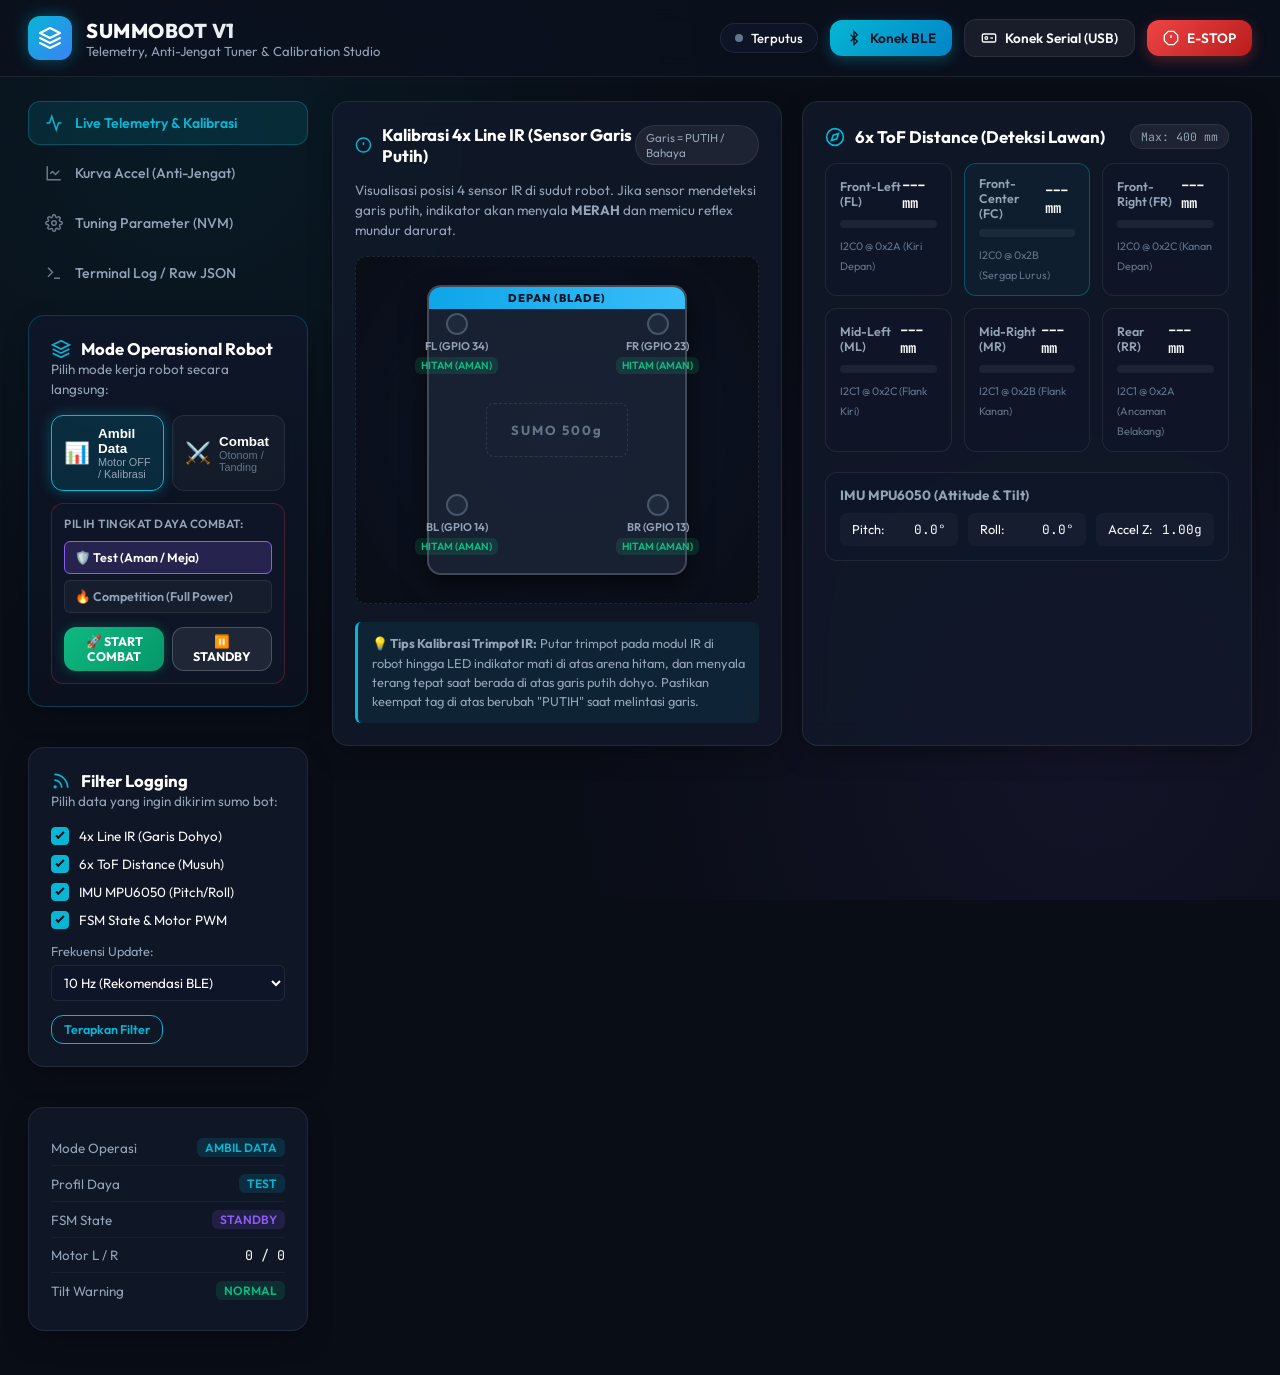
==== web/index.html @ 322fe505 "docs: tambahkan logic.md, update pinout dan firmware tuning studio" ====
<!DOCTYPE html>
<html lang="id">
<head>
  <meta charset="UTF-8">
  <meta name="viewport" content="width=device-width, initial-scale=1.0">
  <title>Summobot V1 — Tuning & Telemetry Studio</title>
  <link rel="preconnect" href="https://fonts.googleapis.com">
  <link rel="preconnect" href="https://fonts.gstatic.com" crossorigin>
  <link href="https://fonts.googleapis.com/css2?family=Outfit:wght@300;400;500;600;700;800&family=JetBrains+Mono:wght@400;500;600&display=swap" rel="stylesheet">
  <link rel="stylesheet" href="style.css">
</head>
<body>
  <!-- Top Navigation / Header -->
  <header class="app-header">
    <div class="brand-container">
      <div class="brand-logo">
        <svg viewBox="0 0 24 24" fill="none" stroke="currentColor" stroke-width="2" stroke-linecap="round" stroke-linejoin="round">
          <polygon points="12 2 2 7 12 12 22 7 12 2"></polygon>
          <polyline points="2 17 12 22 22 17"></polyline>
          <polyline points="2 12 12 17 22 12"></polyline>
        </svg>
      </div>
      <div>
        <h1 class="brand-title">SUMMOBOT V1</h1>
        <p class="brand-subtitle">Telemetry, Anti-Jengat Tuner & Calibration Studio</p>
      </div>
    </div>

    <!-- Connection & Quick Control Bar -->
    <div class="header-actions">
      <div class="connection-status-pill" id="connPill">
        <span class="status-dot"></span>
        <span class="status-label" id="connLabel">Terputus</span>
      </div>

      <button id="btnBleConnect" class="btn btn-primary">
        <svg class="btn-icon" viewBox="0 0 24 24" fill="none" stroke="currentColor" stroke-width="2">
          <path d="M7 7l10 10-5 5V2l5 5L7 17"></path>
        </svg>
        Konek BLE
      </button>

      <button id="btnSerialConnect" class="btn btn-secondary">
        <svg class="btn-icon" viewBox="0 0 24 24" fill="none" stroke="currentColor" stroke-width="2">
          <rect x="2" y="6" width="20" height="12" rx="2"></rect>
          <circle cx="8" cy="12" r="2"></circle>
          <path d="M14 12h4"></path>
        </svg>
        Konek Serial (USB)
      </button>

      <button id="btnEStop" class="btn btn-danger" title="Emergency Stop Motor">
        <svg class="btn-icon" viewBox="0 0 24 24" fill="none" stroke="currentColor" stroke-width="2">
          <polygon points="7.86 2 16.14 2 22 7.86 22 16.14 16.14 22 7.86 22 2 16.14 2 7.86 7.86 2"></polygon>
          <line x1="12" y1="8" x2="12" y2="12"></line>
          <line x1="12" y1="16" x2="12.01" y2="16"></line>
        </svg>
        E-STOP
      </button>
    </div>
  </header>

  <!-- Main Workspace -->
  <main class="main-layout">
    <!-- Sidebar Navigation -->
    <aside class="sidebar">
      <nav class="nav-tabs">
        <button class="nav-tab active" data-tab="tab-telemetry">
          <svg viewBox="0 0 24 24" fill="none" stroke="currentColor" stroke-width="2">
            <polyline points="22 12 18 12 15 21 9 3 6 12 2 12"></polyline>
          </svg>
          Live Telemetry & Kalibrasi
        </button>
        <button class="nav-tab" data-tab="tab-accel">
          <svg viewBox="0 0 24 24" fill="none" stroke="currentColor" stroke-width="2">
            <path d="M3 3v18h18"></path>
            <path d="M19 9l-5 5-4-4-3 3"></path>
          </svg>
          Kurva Accel (Anti-Jengat)
        </button>
        <button class="nav-tab" data-tab="tab-tuning">
          <svg viewBox="0 0 24 24" fill="none" stroke="currentColor" stroke-width="2">
            <circle cx="12" cy="12" r="3"></circle>
            <path d="M19.4 15a1.65 1.65 0 0 0 .33 1.82l.06.06a2 2 0 0 1 0 2.83 2 2 0 0 1-2.83 0l-.06-.06a1.65 1.65 0 0 0-1.82-.33 1.65 1.65 0 0 0-1 1.51V21a2 2 0 0 1-2 2 2 2 0 0 1-2-2v-.09A1.65 1.65 0 0 0 9 19.4a1.65 1.65 0 0 0-1.82.33l-.06.06a2 2 0 0 1-2.83 0 2 2 0 0 1 0-2.83l.06-.06a1.65 1.65 0 0 0 .33-1.82 1.65 1.65 0 0 0-1.51-1H3a2 2 0 0 1-2-2 2 2 0 0 1 2-2h.09A1.65 1.65 0 0 0 4.6 9a1.65 1.65 0 0 0-.33-1.82l-.06-.06a2 2 0 0 1 0-2.83 2 2 0 0 1 2.83 0l.06.06a1.65 1.65 0 0 0 1.82.33H9a1.65 1.65 0 0 0 1-1.51V3a2 2 0 0 1 2-2 2 2 0 0 1 2 2v.09a1.65 1.65 0 0 0 1 1.51 1.65 1.65 0 0 0 1.82-.33l.06-.06a2 2 0 0 1 2.83 0 2 2 0 0 1 0 2.83l-.06.06a1.65 1.65 0 0 0-.33 1.82V9a1.65 1.65 0 0 0 1.51 1H21a2 2 0 0 1 2 2 2 2 0 0 1-2 2h-.09a1.65 1.65 0 0 0-1.51 1z"></path>
          </svg>
          Tuning Parameter (NVM)
        </button>
        <button class="nav-tab" data-tab="tab-console">
          <svg viewBox="0 0 24 24" fill="none" stroke="currentColor" stroke-width="2">
            <polyline points="4 17 10 11 4 5"></polyline>
            <line x1="12" y1="19" x2="20" y2="19"></line>
          </svg>
          Terminal Log / Raw JSON
        </button>
      </nav>

      <!-- Robot Operating Mode Selector Card -->
      <div class="glass-card mode-selector-card">
        <h3 class="card-title">
          <svg viewBox="0 0 24 24" fill="none" stroke="currentColor" stroke-width="2">
            <polygon points="12 2 2 7 12 12 22 7 12 2"></polygon>
            <polyline points="2 17 12 22 22 17"></polyline>
            <polyline points="2 12 12 17 22 12"></polyline>
          </svg>
          Mode Operasional Robot
        </h3>
        <p class="card-desc">Pilih mode kerja robot secara langsung:</p>

        <!-- Primary Mode: Ambil Data vs Combat -->
        <div class="op-mode-group">
          <button id="btnOpData" class="btn-op active">
            <span class="op-icon">📊</span>
            <div class="op-text">
              <span class="op-title">Ambil Data</span>
              <span class="op-sub">Motor OFF / Kalibrasi</span>
            </div>
          </button>
          
          <button id="btnOpCombat" class="btn-op">
            <span class="op-icon">⚔️</span>
            <div class="op-text">
              <span class="op-title">Combat</span>
              <span class="op-sub">Otonom / Tanding</span>
            </div>
          </button>
        </div>

        <!-- Combat Sub-Selector (Tampil saat Mode Combat aktif) -->
        <div id="combatSubOptions" class="combat-sub-box">
          <span class="sub-heading">Pilih Tingkat Daya Combat:</span>
          <div class="combat-level-group">
            <button id="btnCombatTest" class="btn-level active" data-level="TEST">
              🛡️ Test (Aman / Meja)
            </button>
            <button id="btnCombatComp" class="btn-level" data-level="COMPETITION">
              🔥 Competition (Full Power)
            </button>
          </div>

          <!-- Quick Action Buttons for Combat -->
          <div class="combat-action-bar">
            <button id="btnQuickStart" class="btn btn-sm btn-combat-start">
              🚀 START COMBAT
            </button>
            <button id="btnQuickStop" class="btn btn-sm btn-combat-stop">
              ⏸️ STANDBY
            </button>
          </div>
        </div>
      </div>

      <!-- Stream Selector Card -->
      <div class="glass-card stream-selector">
        <h3 class="card-title">
          <svg viewBox="0 0 24 24" fill="none" stroke="currentColor" stroke-width="2"><path d="M4 11a9 9 0 0 1 9 9"></path><path d="M4 4a16 16 0 0 1 16 16"></path><circle cx="5" cy="19" r="1"></circle></svg>
          Filter Logging
        </h3>
        <p class="card-desc">Pilih data yang ingin dikirim sumo bot:</p>
        
        <label class="custom-checkbox">
          <input type="checkbox" id="chkStreamIR" checked>
          <span class="checkmark"></span>
          <span>4x Line IR (Garis Dohyo)</span>
        </label>
        
        <label class="custom-checkbox">
          <input type="checkbox" id="chkStreamToF" checked>
          <span class="checkmark"></span>
          <span>6x ToF Distance (Musuh)</span>
        </label>
        
        <label class="custom-checkbox">
          <input type="checkbox" id="chkStreamIMU" checked>
          <span class="checkmark"></span>
          <span>IMU MPU6050 (Pitch/Roll)</span>
        </label>

        <label class="custom-checkbox">
          <input type="checkbox" id="chkStreamState" checked>
          <span class="checkmark"></span>
          <span>FSM State & Motor PWM</span>
        </label>

        <div class="stream-rate-container">
          <label for="streamHz">Frekuensi Update:</label>
          <div class="hz-selector">
            <select id="streamHz">
              <option value="5">5 Hz (Hemat Bandwidth)</option>
              <option value="10" selected>10 Hz (Rekomendasi BLE)</option>
              <option value="20">20 Hz (Sangat Halus)</option>
            </select>
          </div>
        </div>

        <button id="btnApplyStream" class="btn btn-sm btn-outline-cyan">
          Terapkan Filter
        </button>
      </div>

      <!-- System Stats Card -->
      <div class="glass-card sys-stats">
        <div class="stat-row">
          <span class="stat-name">Mode Operasi</span>
          <span class="stat-badge" id="statOpMode">AMBIL DATA</span>
        </div>
        <div class="stat-row">
          <span class="stat-name">Profil Daya</span>
          <span class="stat-badge" id="statMode">TEST</span>
        </div>
        <div class="stat-row">
          <span class="stat-name">FSM State</span>
          <span class="stat-badge stat-fsm" id="statFsm">STANDBY</span>
        </div>
        <div class="stat-row">
          <span class="stat-name">Motor L / R</span>
          <span class="stat-val font-mono" id="statMotor">0 / 0</span>
        </div>
        <div class="stat-row">
          <span class="stat-name">Tilt Warning</span>
          <span class="stat-badge stat-green" id="statTilt">NORMAL</span>
        </div>
      </div>
    </aside>

    <!-- Main Content Panels -->
    <section class="content-panels">
      <!-- PANEL 1: LIVE TELEMETRY & KALIBRASI -->
      <div class="tab-panel active" id="tab-telemetry">
        <div class="panel-grid-2">
          
          <!-- 4x IR LINE CALIBRATION & SENSORS -->
          <div class="glass-card">
            <div class="card-header">
              <h2 class="card-heading">
                <svg viewBox="0 0 24 24" fill="none" stroke="currentColor" stroke-width="2"><circle cx="12" cy="12" r="10"></circle><line x1="12" y1="8" x2="12" y2="12"></line><line x1="12" y1="16" x2="12.01" y2="16"></line></svg>
                Kalibrasi 4x Line IR (Sensor Garis Putih)
              </h2>
              <span class="badge-tag">Garis = PUTIH / Bahaya</span>
            </div>
            <p class="card-desc">
              Visualisasi posisi 4 sensor IR di sudut robot. Jika sensor mendeteksi garis putih, indikator akan menyala <strong>MERAH</strong> dan memicu reflex mundur darurat.
            </p>

            <div class="robot-ir-dohyo-visual">
              <div class="robot-outline">
                <div class="robot-front-marker">DEPAN (BLADE)</div>
                
                <!-- Sensor Depan -->
                <div class="ir-node-container node-fl">
                  <div class="ir-bulb" id="bulb-FL"></div>
                  <span class="ir-name">FL (GPIO 34)</span>
                  <span class="ir-state-tag" id="tag-FL">HITAM (AMAN)</span>
                </div>

                <div class="ir-node-container node-fr">
                  <div class="ir-bulb" id="bulb-FR"></div>
                  <span class="ir-name">FR (GPIO 23)</span>
                  <span class="ir-state-tag" id="tag-FR">HITAM (AMAN)</span>
                </div>

                <div class="robot-body-center">
                  <span>SUMO 500g</span>
                </div>

                <!-- Sensor Belakang -->
                <div class="ir-node-container node-bl">
                  <div class="ir-bulb" id="bulb-BL"></div>
                  <span class="ir-name">BL (GPIO 14)</span>
                  <span class="ir-state-tag" id="tag-BL">HITAM (AMAN)</span>
                </div>

                <div class="ir-node-container node-br">
                  <div class="ir-bulb" id="bulb-BR"></div>
                  <span class="ir-name">BR (GPIO 13)</span>
                  <span class="ir-state-tag" id="tag-BR">HITAM (AMAN)</span>
                </div>
              </div>
            </div>

            <!-- Petunjuk Kalibrasi IR -->
            <div class="calibration-tip">
              <strong>💡 Tips Kalibrasi Trimpot IR:</strong>
              Putar trimpot pada modul IR di robot hingga LED indikator mati di atas arena hitam, dan menyala terang tepat saat berada di atas garis putih dohyo. Pastikan keempat tag di atas berubah "PUTIH" saat melintasi garis.
            </div>
          </div>

          <!-- 6x TOF DISTANCE RADAR & BARS -->
          <div class="glass-card">
            <div class="card-header">
              <h2 class="card-heading">
                <svg viewBox="0 0 24 24" fill="none" stroke="currentColor" stroke-width="2"><circle cx="12" cy="12" r="10"></circle><path d="M16.2 7.8l-2 6.4-6.4 2 2-6.4z"></path></svg>
                6x ToF Distance (Deteksi Lawan)
              </h2>
              <span class="badge-tag font-mono">Max: 400 mm</span>
            </div>
            
            <div class="tof-meters-grid">
              <!-- FL ToF -->
              <div class="tof-meter-card">
                <div class="tof-meta">
                  <span class="tof-title">Front-Left (FL)</span>
                  <span class="tof-val font-mono" id="tofValFL">--- mm</span>
                </div>
                <div class="tof-bar-track">
                  <div class="tof-bar-fill" id="tofBarFL" style="width: 0%;"></div>
                </div>
                <span class="tof-sub">I2C0 @ 0x2A (Kiri Depan)</span>
              </div>

              <!-- FC ToF -->
              <div class="tof-meter-card tof-primary">
                <div class="tof-meta">
                  <span class="tof-title">Front-Center (FC)</span>
                  <span class="tof-val font-mono" id="tofValFC">--- mm</span>
                </div>
                <div class="tof-bar-track">
                  <div class="tof-bar-fill fill-target" id="tofBarFC" style="width: 0%;"></div>
                </div>
                <span class="tof-sub">I2C0 @ 0x2B (Sergap Lurus)</span>
              </div>

              <!-- FR ToF -->
              <div class="tof-meter-card">
                <div class="tof-meta">
                  <span class="tof-title">Front-Right (FR)</span>
                  <span class="tof-val font-mono" id="tofValFR">--- mm</span>
                </div>
                <div class="tof-bar-track">
                  <div class="tof-bar-fill" id="tofBarFR" style="width: 0%;"></div>
                </div>
                <span class="tof-sub">I2C0 @ 0x2C (Kanan Depan)</span>
              </div>

              <!-- ML ToF -->
              <div class="tof-meter-card">
                <div class="tof-meta">
                  <span class="tof-title">Mid-Left (ML)</span>
                  <span class="tof-val font-mono" id="tofValML">--- mm</span>
                </div>
                <div class="tof-bar-track">
                  <div class="tof-bar-fill fill-side" id="tofBarML" style="width: 0%;"></div>
                </div>
                <span class="tof-sub">I2C1 @ 0x2C (Flank Kiri)</span>
              </div>

              <!-- MR ToF -->
              <div class="tof-meter-card">
                <div class="tof-meta">
                  <span class="tof-title">Mid-Right (MR)</span>
                  <span class="tof-val font-mono" id="tofValMR">--- mm</span>
                </div>
                <div class="tof-bar-track">
                  <div class="tof-bar-fill fill-side" id="tofBarMR" style="width: 0%;"></div>
                </div>
                <span class="tof-sub">I2C1 @ 0x2B (Flank Kanan)</span>
              </div>

              <!-- RR ToF -->
              <div class="tof-meter-card tof-rear">
                <div class="tof-meta">
                  <span class="tof-title">Rear (RR)</span>
                  <span class="tof-val font-mono" id="tofValRR">--- mm</span>
                </div>
                <div class="tof-bar-track">
                  <div class="tof-bar-fill fill-rear" id="tofBarRR" style="width: 0%;"></div>
                </div>
                <span class="tof-sub">I2C1 @ 0x2A (Ancaman Belakang)</span>
              </div>
            </div>

            <!-- IMU Attitude Gauge -->
            <div class="imu-card-inline">
              <h3 class="sub-title">IMU MPU6050 (Attitude & Tilt)</h3>
              <div class="imu-grid">
                <div class="imu-cell">
                  <span class="lbl">Pitch:</span>
                  <span class="val font-mono" id="imuPitch">0.0°</span>
                </div>
                <div class="imu-cell">
                  <span class="lbl">Roll:</span>
                  <span class="val font-mono" id="imuRoll">0.0°</span>
                </div>
                <div class="imu-cell">
                  <span class="lbl">Accel Z:</span>
                  <span class="val font-mono" id="imuAz">1.00g</span>
                </div>
              </div>
            </div>

          </div>
        </div>
      </div>

      <!-- PANEL 2: KURVA ACCEL (ANTI-JENGAT) -->
      <div class="tab-panel" id="tab-accel">
        <div class="panel-grid-2">
          
          <!-- Curve Tuner Card -->
          <div class="glass-card">
            <div class="card-header">
              <h2 class="card-heading">
                <svg viewBox="0 0 24 24" fill="none" stroke="currentColor" stroke-width="2"><path d="M12 2v20M17 5H9.5a3.5 3.5 0 0 0 0 7h5a3.5 3.5 0 0 1 0 7H6"></path></svg>
                Anti-Jengat (Slew-Rate Ramp Tuner)
              </h2>
              <span class="badge-tag tag-cyan">Hardware Ramp 200 Hz</span>
            </div>
            
            <p class="card-desc">
              Ketika motor DC berdaya tinggi langsung diberi PWM 255 dari keadaan diam (0), robot 500g yang ringan akan langsung <strong>terangkat/jengat (wheelie)</strong>, blade terangkat ke atas, dan lawan gampang menyusup ke bawah blade!
              <br><br>
              Pengatur <strong>accelRate</strong> membatasi lonjakan PWM per tick 5ms sehingga robot meluncur kencang secara mantap tanpa jengat.
            </p>

            <div class="control-box">
              <div class="slider-row">
                <div class="slider-labels">
                  <span class="s-label">Laju Akselerasi (accelRate)</span>
                  <span class="s-val font-mono" id="valAccelRate">18 PWM / 5ms</span>
                </div>
                <input type="range" id="sliderAccelRate" min="2" max="100" value="18" step="1">
                <div class="slider-hints">
                  <span>Sangat Lembut (Smooth Launch)</span>
                  <span>Agresif & Spontan</span>
                </div>
              </div>

              <!-- Time to Full Speed Calculator -->
              <div class="calc-box">
                <div class="calc-item">
                  <span class="calc-label">Waktu Tempuh 0 ➔ 255 PWM:</span>
                  <span class="calc-val font-mono text-cyan" id="calcRampTime">~71 ms</span>
                </div>
                <div class="calc-item">
                  <span class="calc-label">Karakter Robot:</span>
                  <span class="calc-val" id="calcCharacter">Anti-Jengat Optimal (Roda depan menempel erat)</span>
                </div>
              </div>

              <!-- Quick Presets -->
              <div class="preset-buttons">
                <span class="preset-lbl">Preset Cepat:</span>
                <button class="btn btn-sm btn-chip" data-accel="10">Super Smooth (10)</button>
                <button class="btn btn-sm btn-chip" data-accel="18">Standar Test (18)</button>
                <button class="btn btn-sm btn-chip" data-accel="30">Kompetisi Lomba (30)</button>
                <button class="btn btn-sm btn-chip" data-accel="50">Punchy (50)</button>
                <button class="btn btn-sm btn-chip" data-accel="255">Instan / No Ramp (255)</button>
              </div>

              <!-- Emergency Reflex Note -->
              <div class="info-alert">
                <svg viewBox="0 0 24 24" fill="none" stroke="currentColor" stroke-width="2"><circle cx="12" cy="12" r="10"></circle><line x1="12" y1="16" x2="12" y2="12"></line><line x1="12" y1="8" x2="12.01" y2="8"></line></svg>
                <span><strong>Catatan Reflex Garis:</strong> Ketika sensor garis putih mendeteksi tepi dohyo, sistem otomatis meng-override ramp menjadi <em>INSTANT REVERSE</em> (0ms delay) demi keselamatan agar robot tidak bablas jatuh keluar arena.</span>
              </div>

              <div class="action-row">
                <button id="btnSaveAccelNVM" class="btn btn-primary">
                  💾 Simpan accelRate ke NVM Robot
                </button>
              </div>
            </div>
          </div>

          <!-- Curve Canvas Visualization -->
          <div class="glass-card">
            <div class="card-header">
              <h2 class="card-heading">
                <svg viewBox="0 0 24 24" fill="none" stroke="currentColor" stroke-width="2"><path d="M3 3v18h18"></path><path d="M19 9l-5 5-4-4-3 3"></path></svg>
                Visualisasi Kurva Respons Motor
              </h2>
              <button id="btnSimulateLaunch" class="btn btn-sm btn-outline-cyan">
                Simulasi Launch (0 ➔ 255)
              </button>
            </div>
            
            <div class="canvas-wrapper">
              <canvas id="curveCanvas" width="600" height="340"></canvas>
            </div>

            <div class="legend-row">
              <div class="legend-item">
                <span class="legend-color color-cyan"></span>
                <span>Kurva Anti-Jengat (Ramped)</span>
              </div>
              <div class="legend-item">
                <span class="legend-color color-red-dash"></span>
                <span>Tanpa Ramp (Jengat / Wheelie)</span>
              </div>
            </div>
          </div>

        </div>
      </div>

      <!-- PANEL 3: TUNING PARAMETER (NVM) -->
      <div class="tab-panel" id="tab-tuning">
        <div class="glass-card">
          <div class="card-header">
            <div>
              <h2 class="card-heading">
                <svg viewBox="0 0 24 24" fill="none" stroke="currentColor" stroke-width="2"><path d="M12 20h9"></path><path d="M16.5 3.5a2.121 2.121 0 0 1 3 3L7 19l-4 1 1-4L16.5 3.5z"></path></svg>
                Tuning Kecepatan Robot & Profil Mode
              </h2>
              <p class="card-desc">Ubah kecepatan motor di setiap manuver dan simpan permanen ke Non-Volatile Memory (NVM) ESP32.</p>
            </div>

            <!-- Profile Mode Switcher -->
            <div class="mode-toggle-group">
              <button class="btn-mode active" id="btnModeTest" data-mode="TEST">Mode TEST (Aman/Meja)</button>
              <button class="btn-mode" id="btnModeComp" data-mode="COMPETITION">Mode COMPETITION (Full Power)</button>
            </div>
          </div>

          <div class="tuning-grid">
            
            <!-- Group 1: Serang & Kejar -->
            <div class="param-group">
              <h3 class="group-title">🎯 Manuver Serang & Kejar (FSM ENGAGE)</h3>
              
              <div class="param-item">
                <div class="p-header">
                  <label for="tuneAttackFull">Attack Full (Maju Lurus Sergap)</label>
                  <input type="number" id="tuneAttackFull" class="num-input font-mono" min="0" max="255" value="55">
                </div>
                <input type="range" id="rngAttackFull" min="0" max="255" value="55">
                <span class="p-sub">PWM saat musuh tepat di sensor tengah (FC)</span>
              </div>

              <div class="param-item">
                <div class="p-header">
                  <label for="tuneAttackOuter">Attack Outer (Roda Luar Serong)</label>
                  <input type="number" id="tuneAttackOuter" class="num-input font-mono" min="0" max="255" value="50">
                </div>
                <input type="range" id="rngAttackOuter" min="0" max="255" value="50">
                <span class="p-sub">Kecepatan roda luar saat membelok mengejar</span>
              </div>

              <div class="param-item">
                <div class="p-header">
                  <label for="tuneAttackInner">Attack Inner (Roda Dalam Serong)</label>
                  <input type="number" id="tuneAttackInner" class="num-input font-mono" min="0" max="255" value="45">
                </div>
                <input type="range" id="rngAttackInner" min="0" max="255" value="45">
                <span class="p-sub">Kecepatan roda dalam agar belokan mulus</span>
              </div>

              <div class="param-item">
                <div class="p-header">
                  <label for="tuneTurnInPlace">Turn In Place (Putar Cepat)</label>
                  <input type="number" id="tuneTurnInPlace" class="num-input font-mono" min="0" max="255" value="90">
                </div>
                <input type="range" id="rngTurnInPlace" min="0" max="255" value="90">
                <span class="p-sub">Putar di tempat saat lawan di sudut FL/FR/ML/MR</span>
              </div>

              <div class="param-item">
                <div class="p-header">
                  <label for="tuneSearchSpin">Search Spin (Patroli Arena)</label>
                  <input type="number" id="tuneSearchSpin" class="num-input font-mono" min="0" max="255" value="45">
                </div>
                <input type="range" id="rngSearchSpin" min="0" max="255" value="45">
                <span class="p-sub">Kecepatan putar saat menyapu arena mencari lawan</span>
              </div>
            </div>

            <!-- Group 2: Reflex Garis & Manuver Khusus -->
            <div class="param-group">
              <h3 class="group-title">🛡️ Reflex Garis & Manuver Khusus</h3>

              <div class="param-item">
                <div class="p-header">
                  <label for="tuneEdgeBackup">Edge Backup (Mundur Reflex Garis)</label>
                  <input type="number" id="tuneEdgeBackup" class="num-input font-mono" min="0" max="255" value="80">
                </div>
                <input type="range" id="rngEdgeBackup" min="0" max="255" value="80">
                <span class="p-sub">Daya mundur kilat saat menginjak garis putih</span>
              </div>

              <div class="param-item">
                <div class="p-header">
                  <label for="tuneEdgeEvade">Edge Evade (Putar Jauhi Garis)</label>
                  <input type="number" id="tuneEdgeEvade" class="num-input font-mono" min="0" max="255" value="70">
                </div>
                <input type="range" id="rngEdgeEvade" min="0" max="255" value="70">
                <span class="p-sub">Putar arah menjauhi tepi dohyo setelah mundur</span>
              </div>

              <div class="param-item">
                <div class="p-header">
                  <label for="tuneDodgeOuter">Dodge Outer (Manuver Start Mengelak)</label>
                  <input type="number" id="tuneDodgeOuter" class="num-input font-mono" min="0" max="255" value="60">
                </div>
                <input type="range" id="rngDodgeOuter" min="0" max="255" value="60">
                <span class="p-sub">Roda luar saat taktik flank/mengelak di awal</span>
              </div>

              <div class="param-item">
                <div class="p-header">
                  <label for="tuneTiltEscape">Tilt Escape (Lepas dari Terangkat)</label>
                  <input type="number" id="tuneTiltEscape" class="num-input font-mono" min="0" max="255" value="90">
                </div>
                <input type="range" id="rngTiltEscape" min="0" max="255" value="90">
                <span class="p-sub">Mundur bertenaga saat blade terangkat blade lawan</span>
              </div>

              <div class="param-item">
                <div class="p-header">
                  <label for="tuneRearThreat">Rear Threat (Ancaman Bokong RR)</label>
                  <input type="number" id="tuneRearThreat" class="num-input font-mono" min="0" max="255" value="70">
                </div>
                <input type="range" id="rngRearThreat" min="0" max="255" value="70">
                <span class="p-sub">Maju sergap mendadak saat diserang dari belakang</span>
              </div>
            </div>

          </div>

          <!-- Action Footer -->
          <div class="tuning-footer">
            <button id="btnLoadNVM" class="btn btn-secondary">
              🔄 Baca Ulang dari Robot
            </button>
            <button id="btnSaveAllNVM" class="btn btn-primary">
              💾 Simpan Profil ke NVM Robot
            </button>
          </div>
        </div>
      </div>

      <!-- PANEL 4: RAW LOGS & TERMINAL -->
      <div class="tab-panel" id="tab-console">
        <div class="glass-card">
          <div class="card-header">
            <h2 class="card-heading">
              <svg viewBox="0 0 24 24" fill="none" stroke="currentColor" stroke-width="2"><polyline points="4 17 10 11 4 5"></polyline><line x1="12" y1="19" x2="20" y2="19"></line></svg>
              Raw Telemetry & CLI Stream
            </h2>
            <button id="btnClearLog" class="btn btn-sm btn-outline-cyan">Clear Terminal</button>
          </div>
          
          <div class="terminal-window font-mono" id="terminalOutput">
            <div class="term-line term-info">[SYSTEM] Selamat datang di Summobot V1 Tuning & Logging Studio.</div>
            <div class="term-line term-info">[SYSTEM] Hubungkan robot via BLE atau kabel USB Serial untuk memulai.</div>
          </div>

          <div class="terminal-input-bar">
            <input type="text" id="termCmdInput" class="term-input font-mono" placeholder="Ketik perintah JSON atau CLI (misal: help, dump, {\"cmd\":\"ping\"})...">
            <button id="btnSendCmd" class="btn btn-primary">Kirim</button>
          </div>
        </div>
      </div>

    </section>
  </main>

  <script src="app.js"></script>
</body>
</html>
---- web/style.css ----
/* ==========================================================================
   Summobot V1 — Tuning & Telemetry Studio Design System (Vanilla CSS)
   ========================================================================== */

:root {
  --bg-dark: #090d16;
  --bg-surface: #0f172a;
  --bg-card: rgba(18, 26, 43, 0.75);
  --bg-card-hover: rgba(24, 35, 58, 0.85);
  
  --border-glass: rgba(255, 255, 255, 0.08);
  --border-active: rgba(6, 182, 212, 0.5);
  --border-focus: #06b6d4;

  --accent-cyan: #06b6d4;
  --accent-cyan-glow: rgba(6, 182, 212, 0.35);
  --accent-violet: #8b5cf6;
  --accent-emerald: #10b981;
  --accent-amber: #f59e0b;
  --accent-red: #ef4444;
  --accent-red-glow: rgba(239, 68, 68, 0.45);

  --text-primary: #f8fafc;
  --text-secondary: #94a3b8;
  --text-muted: #64748b;

  --font-sans: 'Outfit', -apple-system, BlinkMacSystemFont, sans-serif;
  --font-mono: 'JetBrains Mono', monospace;

  --radius-sm: 6px;
  --radius-md: 12px;
  --radius-lg: 16px;
  --radius-full: 9999px;

  --shadow-card: 0 10px 30px -10px rgba(0, 0, 0, 0.5);
  --shadow-glow: 0 0 20px var(--accent-cyan-glow);
}

*, *::before, *::after {
  box-sizing: border-box;
  margin: 0;
  padding: 0;
}

body {
  font-family: var(--font-sans);
  background-color: var(--bg-dark);
  background-image: 
    radial-gradient(circle at 15% 15%, rgba(6, 182, 212, 0.08) 0%, transparent 40%),
    radial-gradient(circle at 85% 85%, rgba(139, 92, 246, 0.08) 0%, transparent 40%);
  background-attachment: fixed;
  color: var(--text-primary);
  min-height: 100vh;
  display: flex;
  flex-direction: column;
  overflow-x: hidden;
}

/* Typography Helpers */
.font-mono {
  font-family: var(--font-mono);
}
.text-cyan {
  color: var(--accent-cyan);
}

/* ==========================================================================
   Header & Actions
   ========================================================================== */
.app-header {
  display: flex;
  justify-content: space-between;
  align-items: center;
  padding: 16px 28px;
  background: rgba(11, 17, 30, 0.85);
  backdrop-filter: blur(12px);
  border-bottom: 1px solid var(--border-glass);
  position: sticky;
  top: 0;
  z-index: 100;
}

.brand-container {
  display: flex;
  align-items: center;
  gap: 14px;
}

.brand-logo {
  width: 44px;
  height: 44px;
  border-radius: var(--radius-md);
  background: linear-gradient(135deg, #06b6d4 0%, #3b82f6 100%);
  display: flex;
  align-items: center;
  justify-content: center;
  color: #fff;
  box-shadow: 0 0 16px rgba(6, 182, 212, 0.4);
}
.brand-logo svg {
  width: 24px;
  height: 24px;
}

.brand-title {
  font-size: 1.25rem;
  font-weight: 800;
  letter-spacing: 0.5px;
  background: linear-gradient(90deg, #ffffff 0%, #cbd5e1 100%);
  -webkit-background-clip: text;
  -webkit-text-fill-color: transparent;
}

.brand-subtitle {
  font-size: 0.82rem;
  color: var(--text-secondary);
}

.header-actions {
  display: flex;
  align-items: center;
  gap: 12px;
}

/* Status Pill */
.connection-status-pill {
  display: flex;
  align-items: center;
  gap: 8px;
  padding: 6px 14px;
  border-radius: var(--radius-full);
  background: rgba(15, 23, 42, 0.8);
  border: 1px solid var(--border-glass);
  font-size: 0.82rem;
  font-weight: 500;
}

.status-dot {
  width: 8px;
  height: 8px;
  border-radius: 50%;
  background: var(--text-muted);
  transition: all 0.3s ease;
}

.connection-status-pill.connected {
  border-color: rgba(16, 185, 129, 0.4);
}
.connection-status-pill.connected .status-dot {
  background: var(--accent-emerald);
  box-shadow: 0 0 8px var(--accent-emerald);
}

/* Buttons */
.btn {
  display: inline-flex;
  align-items: center;
  gap: 8px;
  font-family: var(--font-sans);
  font-size: 0.85rem;
  font-weight: 600;
  padding: 9px 16px;
  border-radius: var(--radius-md);
  border: none;
  cursor: pointer;
  transition: all 0.2s cubic-bezier(0.16, 1, 0.3, 1);
}
.btn-icon {
  width: 16px;
  height: 16px;
}

.btn-primary {
  background: linear-gradient(135deg, var(--accent-cyan) 0%, #0284c7 100%);
  color: #031321;
  box-shadow: 0 4px 14px rgba(6, 182, 212, 0.3);
}
.btn-primary:hover {
  transform: translateY(-1px);
  box-shadow: 0 6px 20px rgba(6, 182, 212, 0.45);
}

.btn-secondary {
  background: rgba(255, 255, 255, 0.06);
  color: var(--text-primary);
  border: 1px solid var(--border-glass);
}
.btn-secondary:hover {
  background: rgba(255, 255, 255, 0.12);
  border-color: rgba(255, 255, 255, 0.2);
}

.btn-danger {
  background: linear-gradient(135deg, #ef4444 0%, #b91c1c 100%);
  color: #ffffff;
  box-shadow: 0 4px 14px rgba(239, 68, 68, 0.3);
}
.btn-danger:hover {
  transform: translateY(-1px);
  box-shadow: 0 6px 20px rgba(239, 68, 68, 0.5);
}

.btn-sm {
  padding: 6px 12px;
  font-size: 0.78rem;
}

.btn-outline-cyan {
  background: transparent;
  color: var(--accent-cyan);
  border: 1px solid var(--accent-cyan);
}
.btn-outline-cyan:hover {
  background: rgba(6, 182, 212, 0.15);
}

/* ==========================================================================
   Layout: Sidebar & Panels
   ========================================================================== */
.main-layout {
  display: flex;
  flex: 1;
  gap: 24px;
  padding: 24px 28px;
  max-width: 1680px;
  margin: 0 auto;
  width: 100%;
}

.sidebar {
  width: 280px;
  flex-shrink: 0;
  display: flex;
  flex-direction: column;
  gap: 20px;
}

.content-panels {
  flex: 1;
  min-width: 0;
}

/* Navigation Tabs */
.nav-tabs {
  display: flex;
  flex-direction: column;
  gap: 6px;
}

.nav-tab {
  display: flex;
  align-items: center;
  gap: 12px;
  padding: 12px 16px;
  border-radius: var(--radius-md);
  background: transparent;
  border: 1px solid transparent;
  color: var(--text-secondary);
  font-family: var(--font-sans);
  font-size: 0.88rem;
  font-weight: 500;
  cursor: pointer;
  text-align: left;
  transition: all 0.2s ease;
}
.nav-tab svg {
  width: 18px;
  height: 18px;
  opacity: 0.7;
}

.nav-tab:hover {
  color: var(--text-primary);
  background: rgba(255, 255, 255, 0.04);
}

.nav-tab.active {
  background: rgba(6, 182, 212, 0.12);
  border-color: rgba(6, 182, 212, 0.3);
  color: var(--accent-cyan);
  font-weight: 600;
}
.nav-tab.active svg {
  opacity: 1;
}

/* Glassmorphism Cards */
.glass-card {
  background: var(--bg-card);
  backdrop-filter: blur(14px);
  border: 1px solid var(--border-glass);
  border-radius: var(--radius-lg);
  padding: 22px;
  box-shadow: var(--shadow-card);
  margin-bottom: 20px;
}

.card-header {
  display: flex;
  justify-content: space-between;
  align-items: center;
  margin-bottom: 14px;
}

.card-title, .card-heading {
  display: flex;
  align-items: center;
  gap: 10px;
  font-size: 1.05rem;
  font-weight: 700;
  color: #fff;
}
.card-title svg, .card-heading svg {
  width: 20px;
  height: 20px;
  color: var(--accent-cyan);
}

.card-desc {
  font-size: 0.84rem;
  color: var(--text-secondary);
  line-height: 1.5;
  margin-bottom: 16px;
}

.badge-tag {
  font-size: 0.72rem;
  padding: 4px 10px;
  border-radius: var(--radius-full);
  background: rgba(255, 255, 255, 0.06);
  border: 1px solid var(--border-glass);
  color: var(--text-secondary);
}
.tag-cyan {
  background: rgba(6, 182, 212, 0.15);
  border-color: rgba(6, 182, 212, 0.35);
  color: var(--accent-cyan);
}

/* Custom Checkbox */
.custom-checkbox {
  display: flex;
  align-items: center;
  gap: 10px;
  font-size: 0.84rem;
  color: var(--text-primary);
  cursor: pointer;
  margin-bottom: 10px;
  position: relative;
  user-select: none;
}
.custom-checkbox input {
  position: absolute;
  opacity: 0;
  cursor: pointer;
}
.checkmark {
  width: 18px;
  height: 18px;
  border-radius: 4px;
  background: rgba(255, 255, 255, 0.06);
  border: 1px solid var(--border-glass);
  transition: all 0.2s ease;
  position: relative;
}
.custom-checkbox input:checked ~ .checkmark {
  background: var(--accent-cyan);
  border-color: var(--accent-cyan);
}
.checkmark::after {
  content: "";
  position: absolute;
  display: none;
  left: 6px;
  top: 2px;
  width: 4px;
  height: 9px;
  border: solid #090d16;
  border-width: 0 2px 2px 0;
  transform: rotate(45deg);
}
.custom-checkbox input:checked ~ .checkmark::after {
  display: block;
}

.stream-rate-container {
  margin: 14px 0;
  font-size: 0.8rem;
  color: var(--text-secondary);
}
.stream-rate-container select {
  width: 100%;
  margin-top: 6px;
  padding: 8px;
  border-radius: var(--radius-sm);
  background: rgba(15, 23, 42, 0.9);
  border: 1px solid var(--border-glass);
  color: #fff;
  font-family: var(--font-sans);
  outline: none;
}

/* System Stats */
.stat-row {
  display: flex;
  justify-content: space-between;
  align-items: center;
  padding: 8px 0;
  border-bottom: 1px solid rgba(255, 255, 255, 0.04);
  font-size: 0.84rem;
}
.stat-row:last-child {
  border-bottom: none;
}
.stat-name {
  color: var(--text-secondary);
}
.stat-badge {
  font-size: 0.75rem;
  font-weight: 600;
  padding: 2px 8px;
  border-radius: var(--radius-sm);
  background: rgba(6, 182, 212, 0.15);
  color: var(--accent-cyan);
}
.stat-fsm {
  background: rgba(139, 92, 246, 0.15);
  color: var(--accent-violet);
}
.stat-green {
  background: rgba(16, 185, 129, 0.15);
  color: var(--accent-emerald);
}

/* Panels */
.tab-panel {
  display: none;
}
.tab-panel.active {
  display: block;
  animation: fadeIn 0.25s ease;
}
@keyframes fadeIn {
  from { opacity: 0; transform: translateY(6px); }
  to { opacity: 1; transform: translateY(0); }
}

.panel-grid-2 {
  display: grid;
  grid-template-columns: 1fr 1fr;
  gap: 20px;
}

/* ==========================================================================
   IR Dohyo Calibration Visualizer
   ========================================================================== */
.robot-ir-dohyo-visual {
  display: flex;
  justify-content: center;
  align-items: center;
  padding: 28px 10px;
  background: radial-gradient(circle, rgba(15, 23, 42, 0.6) 0%, rgba(9, 13, 22, 0.9) 100%);
  border-radius: var(--radius-md);
  border: 1px dashed rgba(255, 255, 255, 0.1);
  margin-bottom: 18px;
}

.robot-outline {
  width: 260px;
  height: 290px;
  border-radius: 14px;
  background: rgba(30, 41, 59, 0.7);
  border: 2px solid rgba(255, 255, 255, 0.18);
  position: relative;
  display: flex;
  align-items: center;
  justify-content: center;
  box-shadow: 0 10px 25px rgba(0,0,0,0.6);
}

.robot-front-marker {
  position: absolute;
  top: 0;
  left: 0;
  right: 0;
  background: linear-gradient(90deg, #0ea5e9, #38bdf8);
  color: #031321;
  font-size: 0.7rem;
  font-weight: 800;
  text-align: center;
  padding: 4px;
  border-top-left-radius: 12px;
  border-top-right-radius: 12px;
  letter-spacing: 1px;
}

.robot-body-center {
  color: var(--text-muted);
  font-size: 0.82rem;
  font-weight: 700;
  letter-spacing: 2px;
  border: 1px dashed rgba(255, 255, 255, 0.1);
  padding: 18px 24px;
  border-radius: 8px;
}

.ir-node-container {
  position: absolute;
  display: flex;
  flex-direction: column;
  align-items: center;
  gap: 4px;
  text-align: center;
}

.node-fl { top: 26px; left: -14px; }
.node-fr { top: 26px; right: -14px; }
.node-bl { bottom: 18px; left: -14px; }
.node-br { bottom: 18px; right: -14px; }

.ir-bulb {
  width: 22px;
  height: 22px;
  border-radius: 50%;
  background: #1e293b;
  border: 2px solid #475569;
  transition: all 0.2s ease;
}

/* White Line Detected (Danger / Active Alert) */
.ir-bulb.detected {
  background: var(--accent-red);
  border-color: #fca5a5;
  box-shadow: 0 0 16px var(--accent-red-glow), 0 0 4px #fff;
}

.ir-name {
  font-size: 0.7rem;
  font-weight: 600;
  color: var(--text-secondary);
}

.ir-state-tag {
  font-size: 0.65rem;
  padding: 2px 6px;
  border-radius: var(--radius-sm);
  background: rgba(16, 185, 129, 0.15);
  color: var(--accent-emerald);
  font-weight: 600;
}
.ir-state-tag.white-line {
  background: rgba(239, 68, 68, 0.2);
  color: #f87171;
}

.calibration-tip {
  font-size: 0.8rem;
  color: var(--text-secondary);
  background: rgba(6, 182, 212, 0.08);
  border-left: 3px solid var(--accent-cyan);
  padding: 12px 14px;
  border-radius: var(--radius-sm);
  line-height: 1.5;
}

/* ==========================================================================
   ToF Sensor Meters Grid
   ========================================================================== */
.tof-meters-grid {
  display: grid;
  grid-template-columns: repeat(3, 1fr);
  gap: 12px;
  margin-bottom: 20px;
}

.tof-meter-card {
  background: rgba(15, 23, 42, 0.6);
  border: 1px solid var(--border-glass);
  border-radius: var(--radius-md);
  padding: 12px 14px;
}
.tof-primary {
  border-color: rgba(6, 182, 212, 0.35);
  background: rgba(6, 182, 212, 0.05);
}

.tof-meta {
  display: flex;
  justify-content: space-between;
  align-items: center;
  margin-bottom: 8px;
}
.tof-title {
  font-size: 0.78rem;
  font-weight: 600;
  color: var(--text-secondary);
}
.tof-val {
  font-size: 0.88rem;
  font-weight: 700;
  color: #fff;
}

.tof-bar-track {
  height: 8px;
  background: rgba(255, 255, 255, 0.06);
  border-radius: var(--radius-full);
  overflow: hidden;
  margin-bottom: 6px;
}
.tof-bar-fill {
  height: 100%;
  width: 0%;
  border-radius: var(--radius-full);
  background: var(--accent-cyan);
  transition: width 0.15s ease;
}
.fill-target {
  background: linear-gradient(90deg, #06b6d4, #10b981);
}
.fill-side {
  background: var(--accent-violet);
}
.fill-rear {
  background: var(--accent-amber);
}

.tof-sub {
  font-size: 0.68rem;
  color: var(--text-muted);
}

/* IMU Inline */
.imu-card-inline {
  background: rgba(15, 23, 42, 0.5);
  border-radius: var(--radius-md);
  padding: 14px;
  border: 1px solid var(--border-glass);
}
.sub-title {
  font-size: 0.84rem;
  color: var(--text-secondary);
  margin-bottom: 10px;
}
.imu-grid {
  display: grid;
  grid-template-columns: repeat(3, 1fr);
  gap: 10px;
}
.imu-cell {
  display: flex;
  justify-content: space-between;
  padding: 8px 12px;
  background: rgba(255, 255, 255, 0.03);
  border-radius: var(--radius-sm);
  font-size: 0.8rem;
}

/* ==========================================================================
   Anti-Jengat / Accel Curve Tuner
   ========================================================================== */
.control-box {
  display: flex;
  flex-direction: column;
  gap: 16px;
}

.slider-row {
  display: flex;
  flex-direction: column;
  gap: 8px;
}
.slider-labels {
  display: flex;
  justify-content: space-between;
  align-items: center;
}
.s-label {
  font-size: 0.92rem;
  font-weight: 600;
  color: #fff;
}
.s-val {
  font-size: 1rem;
  font-weight: 700;
  color: var(--accent-cyan);
}

input[type="range"] {
  width: 100%;
  height: 6px;
  border-radius: var(--radius-full);
  background: rgba(255, 255, 255, 0.1);
  outline: none;
  cursor: pointer;
  -webkit-appearance: none;
}
input[type="range"]::-webkit-slider-thumb {
  -webkit-appearance: none;
  width: 18px;
  height: 18px;
  border-radius: 50%;
  background: var(--accent-cyan);
  box-shadow: 0 0 10px var(--accent-cyan-glow);
  cursor: pointer;
  transition: transform 0.1s ease;
}
input[type="range"]::-webkit-slider-thumb:hover {
  transform: scale(1.2);
}

.slider-hints {
  display: flex;
  justify-content: space-between;
  font-size: 0.72rem;
  color: var(--text-muted);
}

.calc-box {
  background: rgba(15, 23, 42, 0.7);
  border: 1px solid var(--border-glass);
  border-radius: var(--radius-md);
  padding: 14px 16px;
  display: flex;
  flex-direction: column;
  gap: 8px;
}
.calc-item {
  display: flex;
  justify-content: space-between;
  font-size: 0.84rem;
}
.calc-label {
  color: var(--text-secondary);
}

.preset-buttons {
  display: flex;
  align-items: center;
  flex-wrap: wrap;
  gap: 8px;
}
.preset-lbl {
  font-size: 0.78rem;
  color: var(--text-secondary);
}
.btn-chip {
  background: rgba(255, 255, 255, 0.05);
  border: 1px solid var(--border-glass);
  color: var(--text-secondary);
  border-radius: var(--radius-full);
}
.btn-chip:hover {
  background: rgba(6, 182, 212, 0.15);
  border-color: var(--accent-cyan);
  color: #fff;
}

.info-alert {
  display: flex;
  gap: 12px;
  padding: 12px 14px;
  background: rgba(239, 68, 68, 0.08);
  border-left: 3px solid var(--accent-red);
  border-radius: var(--radius-sm);
  font-size: 0.78rem;
  line-height: 1.5;
  color: #fca5a5;
}
.info-alert svg {
  width: 18px;
  height: 18px;
  flex-shrink: 0;
  color: var(--accent-red);
}

.canvas-wrapper {
  background: #060a12;
  border-radius: var(--radius-md);
  border: 1px solid var(--border-glass);
  overflow: hidden;
  display: flex;
  justify-content: center;
  align-items: center;
}
#curveCanvas {
  width: 100%;
  height: auto;
  max-height: 340px;
}

.legend-row {
  display: flex;
  justify-content: center;
  gap: 24px;
  margin-top: 14px;
  font-size: 0.8rem;
  color: var(--text-secondary);
}
.legend-item {
  display: flex;
  align-items: center;
  gap: 8px;
}
.legend-color {
  width: 16px;
  height: 4px;
  border-radius: 2px;
}
.color-cyan {
  background: var(--accent-cyan);
  box-shadow: 0 0 6px var(--accent-cyan);
}
.color-red-dash {
  background: repeating-linear-gradient(90deg, #ef4444, #ef4444 4px, transparent 4px, transparent 8px);
}

/* ==========================================================================
   Tuning Mode Switcher & Grid
   ========================================================================== */
.mode-toggle-group {
  display: flex;
  background: rgba(15, 23, 42, 0.9);
  padding: 4px;
  border-radius: var(--radius-md);
  border: 1px solid var(--border-glass);
}
.btn-mode {
  padding: 8px 16px;
  border-radius: var(--radius-sm);
  border: none;
  background: transparent;
  color: var(--text-secondary);
  font-family: var(--font-sans);
  font-size: 0.82rem;
  font-weight: 600;
  cursor: pointer;
  transition: all 0.2s ease;
}
.btn-mode.active {
  background: var(--accent-cyan);
  color: #031321;
}

.tuning-grid {
  display: grid;
  grid-template-columns: 1fr 1fr;
  gap: 24px;
  margin: 20px 0;
}

.param-group {
  display: flex;
  flex-direction: column;
  gap: 16px;
  background: rgba(15, 23, 42, 0.4);
  padding: 18px;
  border-radius: var(--radius-md);
  border: 1px solid var(--border-glass);
}

.group-title {
  font-size: 0.92rem;
  font-weight: 700;
  color: #fff;
  border-bottom: 1px solid rgba(255, 255, 255, 0.06);
  padding-bottom: 8px;
}

.param-item {
  display: flex;
  flex-direction: column;
  gap: 6px;
}
.p-header {
  display: flex;
  justify-content: space-between;
  align-items: center;
  font-size: 0.82rem;
  color: var(--text-primary);
}
.num-input {
  width: 64px;
  padding: 4px 6px;
  border-radius: var(--radius-sm);
  background: rgba(15, 23, 42, 0.8);
  border: 1px solid var(--border-glass);
  color: var(--accent-cyan);
  font-weight: 600;
  text-align: right;
  outline: none;
}
.num-input:focus {
  border-color: var(--border-focus);
}
.p-sub {
  font-size: 0.7rem;
  color: var(--text-muted);
}

.tuning-footer {
  display: flex;
  justify-content: flex-end;
  gap: 12px;
  border-top: 1px solid var(--border-glass);
  padding-top: 18px;
}

/* ==========================================================================
   Terminal / Raw Log Console
   ========================================================================== */
.terminal-window {
  height: 480px;
  background: #06090e;
  border: 1px solid var(--border-glass);
  border-radius: var(--radius-md);
  padding: 16px;
  overflow-y: auto;
  font-size: 0.82rem;
  line-height: 1.6;
  color: #cbd5e1;
  display: flex;
  flex-direction: column;
  gap: 4px;
}

.term-line {
  word-break: break-all;
}
.term-info {
  color: var(--accent-cyan);
}
.term-err {
  color: var(--accent-red);
}
.term-rx {
  color: #94a3b8;
}
.term-tx {
  color: var(--accent-emerald);
}

.terminal-input-bar {
  display: flex;
  gap: 10px;
  margin-top: 14px;
}
.term-input {
  flex: 1;
  background: rgba(15, 23, 42, 0.8);
  border: 1px solid var(--border-glass);
  border-radius: var(--radius-md);
  padding: 10px 14px;
  color: #fff;
  outline: none;
  font-size: 0.84rem;
}
.term-input:focus {
  border-color: var(--accent-cyan);
}

/* ==========================================================================
   Mode Selector Card & Combat Controls
   ========================================================================== */
.mode-selector-card {
  border: 1px solid rgba(6, 182, 212, 0.25);
  background: linear-gradient(180deg, rgba(15, 23, 42, 0.85) 0%, rgba(11, 17, 30, 0.95) 100%);
}

.op-mode-group {
  display: grid;
  grid-template-columns: 1fr 1fr;
  gap: 8px;
  margin-bottom: 12px;
}

.btn-op {
  display: flex;
  align-items: center;
  gap: 8px;
  padding: 10px 12px;
  border-radius: var(--radius-md);
  border: 1px solid var(--border-glass);
  background: rgba(255, 255, 255, 0.03);
  color: var(--text-secondary);
  cursor: pointer;
  text-align: left;
  transition: all 0.2s cubic-bezier(0.16, 1, 0.3, 1);
}
.btn-op:hover {
  background: rgba(255, 255, 255, 0.08);
  border-color: rgba(255, 255, 255, 0.15);
  color: #fff;
}
.btn-op.active {
  background: rgba(6, 182, 212, 0.15);
  border-color: var(--accent-cyan);
  color: #fff;
  box-shadow: 0 0 14px var(--accent-cyan-glow);
}
#btnOpCombat.btn-op.active {
  background: rgba(239, 68, 68, 0.18);
  border-color: var(--accent-red);
  box-shadow: 0 0 14px var(--accent-red-glow);
}

.op-icon {
  font-size: 1.3rem;
}
.op-text {
  display: flex;
  flex-direction: column;
}
.op-title {
  font-size: 0.84rem;
  font-weight: 700;
  color: #fff;
}
.op-sub {
  font-size: 0.68rem;
  color: var(--text-muted);
}
.btn-op.active .op-sub {
  color: var(--text-secondary);
}

.combat-sub-box {
  background: rgba(15, 23, 42, 0.7);
  border: 1px solid rgba(239, 68, 68, 0.25);
  border-radius: var(--radius-md);
  padding: 12px;
  display: flex;
  flex-direction: column;
  gap: 10px;
  animation: fadeIn 0.2s ease;
}

.sub-heading {
  font-size: 0.74rem;
  font-weight: 600;
  color: var(--text-secondary);
  text-transform: uppercase;
  letter-spacing: 0.5px;
}

.combat-level-group {
  display: flex;
  flex-direction: column;
  gap: 6px;
}

.btn-level {
  padding: 8px 10px;
  border-radius: var(--radius-sm);
  border: 1px solid var(--border-glass);
  background: rgba(255, 255, 255, 0.04);
  color: var(--text-secondary);
  font-family: var(--font-sans);
  font-size: 0.78rem;
  font-weight: 600;
  cursor: pointer;
  text-align: left;
  transition: all 0.2s ease;
}
.btn-level:hover {
  background: rgba(255, 255, 255, 0.08);
  color: #fff;
}
.btn-level.active {
  background: rgba(139, 92, 246, 0.2);
  border-color: var(--accent-violet);
  color: #fff;
}
.btn-level[data-level="COMPETITION"].active {
  background: linear-gradient(90deg, rgba(239, 68, 68, 0.25), rgba(245, 158, 11, 0.25));
  border-color: var(--accent-amber);
  color: #fff;
}

.combat-action-bar {
  display: grid;
  grid-template-columns: 1fr 1fr;
  gap: 8px;
  margin-top: 4px;
}

.btn-combat-start {
  background: linear-gradient(135deg, #10b981 0%, #059669 100%);
  color: #ffffff;
  font-weight: 700;
  justify-content: center;
  box-shadow: 0 0 12px rgba(16, 185, 129, 0.3);
}
.btn-combat-start:hover {
  box-shadow: 0 0 18px rgba(16, 185, 129, 0.5);
  transform: translateY(-1px);
}

.btn-combat-stop {
  background: rgba(255, 255, 255, 0.08);
  border: 1px solid rgba(255, 255, 255, 0.2);
  color: #fff;
  font-weight: 700;
  justify-content: center;
}
.btn-combat-stop:hover {
  background: rgba(239, 68, 68, 0.2);
  border-color: var(--accent-red);
  color: #fca5a5;
}

/* Responsive */
@media (max-width: 1024px) {
  .main-layout {
    flex-direction: column;
  }
  .sidebar {
    width: 100%;
  }
  .panel-grid-2, .tuning-grid {
    grid-template-columns: 1fr;
  }
  .app-header {
    flex-direction: column;
    gap: 14px;
  }
}
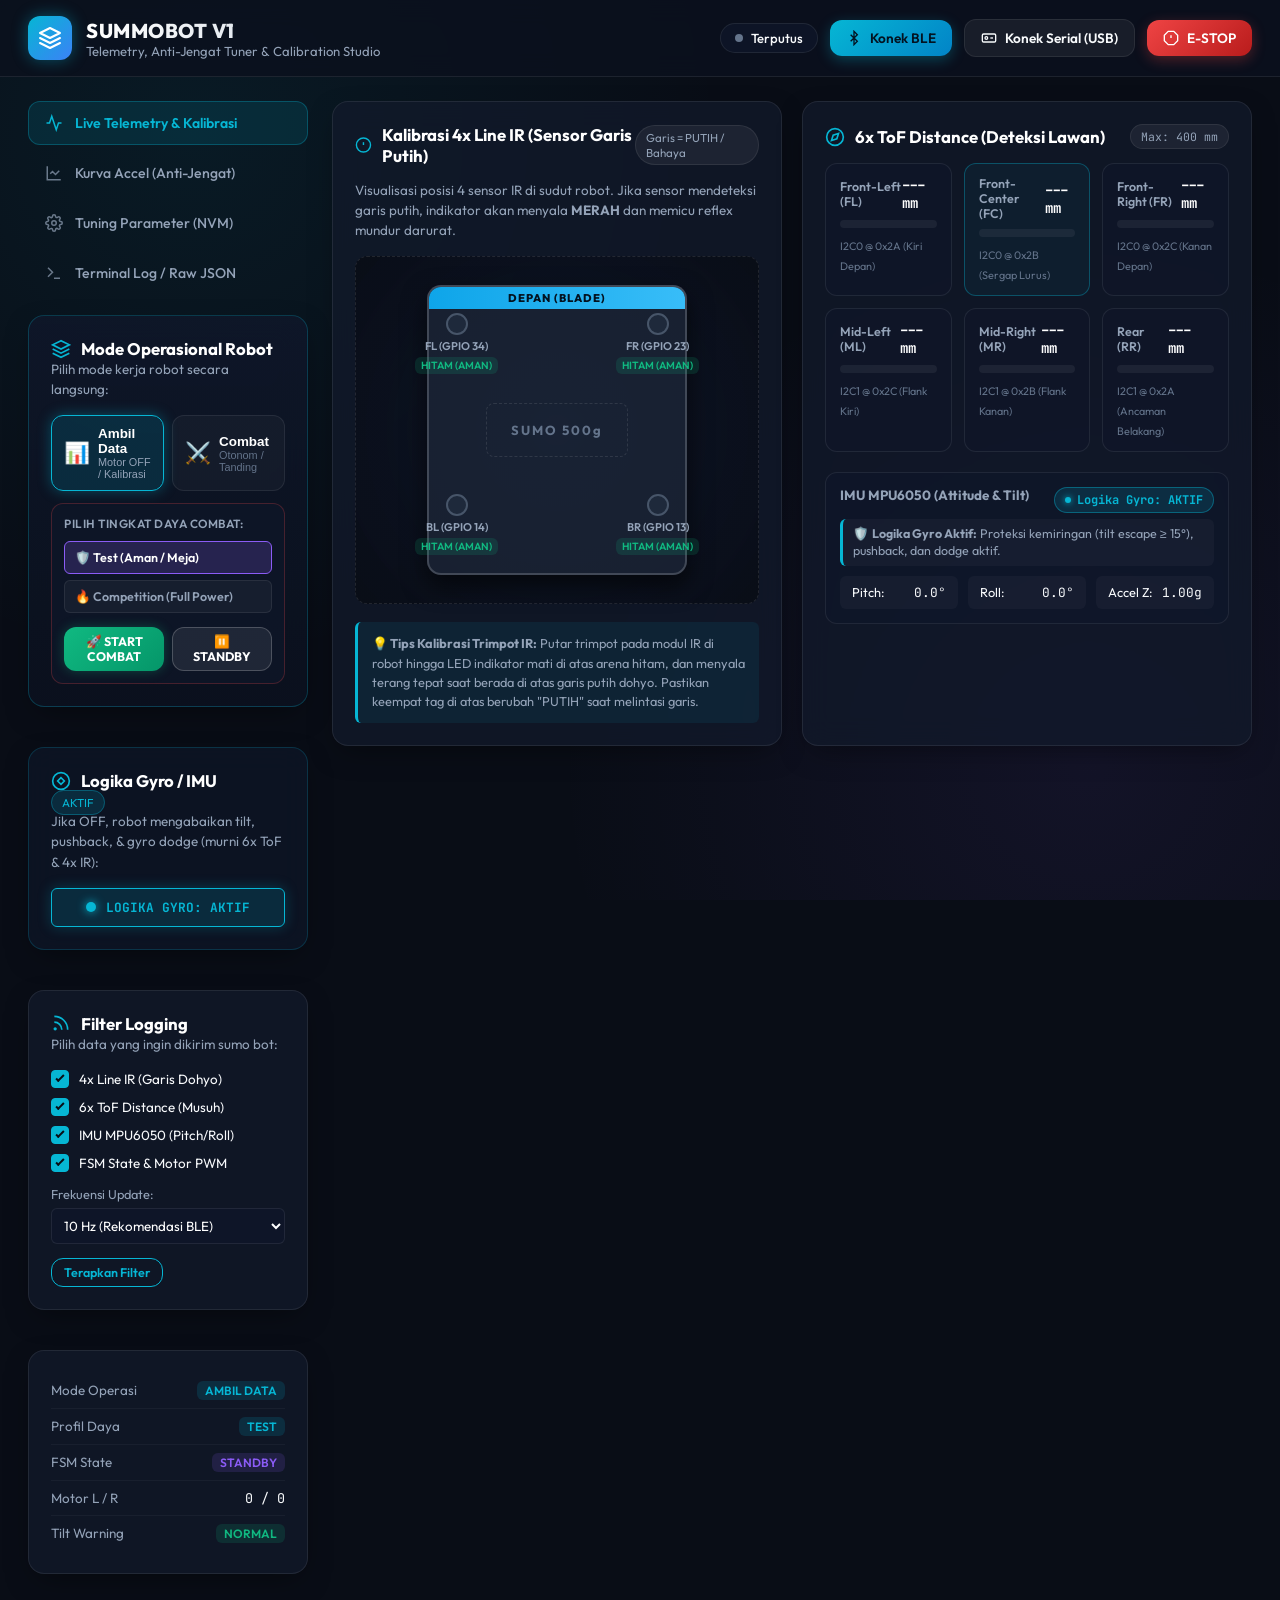
==== commit 75157dda: "feat(web): tambahkan opsi toggle logika gyro ON/OFF di web dashboard" ====
--- a/web/index.html
+++ b/web/index.html
@@ -149,6 +149,27 @@
         </div>
       </div>
 
+      <!-- Logika Gyro IMU Toggle Card -->
+      <div class="glass-card gyro-card-sidebar">
+        <div class="card-header-compact">
+          <h3 class="card-title">
+            <svg viewBox="0 0 24 24" fill="none" stroke="currentColor" stroke-width="2">
+              <circle cx="12" cy="12" r="10"></circle>
+              <polygon points="12 8 8 12 12 16 16 12 12 8"></polygon>
+            </svg>
+            Logika Gyro / IMU
+          </h3>
+          <span id="badgeGyroStatus" class="badge-tag tag-cyan">AKTIF</span>
+        </div>
+        <p class="card-desc">Jika OFF, robot mengabaikan tilt, pushback, & gyro dodge (murni 6x ToF & 4x IR):</p>
+        <div class="gyro-switch-wrapper">
+          <button id="btnToggleGyro" class="btn-gyro-switch active">
+            <span class="gyro-indicator-dot"></span>
+            <span id="lblGyroSwitch">LOGIKA GYRO: AKTIF</span>
+          </button>
+        </div>
+      </div>
+
       <!-- Stream Selector Card -->
       <div class="glass-card stream-selector">
         <h3 class="card-title">
@@ -370,7 +391,16 @@
 
             <!-- IMU Attitude Gauge -->
             <div class="imu-card-inline">
-              <h3 class="sub-title">IMU MPU6050 (Attitude & Tilt)</h3>
+              <div class="imu-inline-header">
+                <h3 class="sub-title">IMU MPU6050 (Attitude & Tilt)</h3>
+                <button id="btnToggleGyroInline" class="btn-gyro-inline active">
+                  <span class="gyro-dot-small"></span>
+                  <span id="lblGyroInline">Logika Gyro: AKTIF</span>
+                </button>
+              </div>
+              <p class="imu-logic-note" id="imuLogicNote">
+                🛡️ <strong>Logika Gyro Aktif:</strong> Proteksi kemiringan (tilt escape &ge; 15&deg;), pushback, dan dodge aktif.
+              </p>
               <div class="imu-grid">
                 <div class="imu-cell">
                   <span class="lbl">Pitch:</span>
--- a/web/style.css
+++ b/web/style.css
@@ -1106,6 +1106,115 @@
 .btn-combat-stop:hover {
   background: rgba(239, 68, 68, 0.2);
   border-color: var(--accent-red);
+  color: #fca5a5;
+}
+
+/* Gyro Logic Controls */
+.gyro-card-sidebar {
+  border: 1px solid rgba(6, 182, 212, 0.2);
+  background: rgba(15, 23, 42, 0.65);
+}
+
+.btn-gyro-switch {
+  width: 100%;
+  padding: 10px 14px;
+  border-radius: var(--radius-sm);
+  background: rgba(255, 255, 255, 0.05);
+  border: 1px solid rgba(255, 255, 255, 0.15);
+  color: var(--text-muted);
+  font-family: var(--font-mono);
+  font-size: 0.8rem;
+  font-weight: 700;
+  cursor: pointer;
+  display: flex;
+  align-items: center;
+  justify-content: center;
+  gap: 10px;
+  transition: all 0.25s ease;
+}
+
+.gyro-indicator-dot {
+  width: 10px;
+  height: 10px;
+  border-radius: 50%;
+  background: #64748b;
+  box-shadow: 0 0 4px rgba(100, 116, 139, 0.5);
+  transition: all 0.25s ease;
+}
+
+.btn-gyro-switch.active {
+  background: rgba(6, 182, 212, 0.15);
+  border-color: var(--accent-cyan);
+  color: var(--accent-cyan);
+  box-shadow: 0 0 14px rgba(6, 182, 212, 0.25);
+}
+
+.btn-gyro-switch.active .gyro-indicator-dot {
+  background: var(--accent-cyan);
+  box-shadow: 0 0 10px var(--accent-cyan);
+}
+
+.btn-gyro-switch.disabled {
+  background: rgba(239, 68, 68, 0.12);
+  border-color: rgba(239, 68, 68, 0.4);
+  color: #fca5a5;
+}
+
+.btn-gyro-switch.disabled .gyro-indicator-dot {
+  background: var(--accent-red);
+  box-shadow: 0 0 8px var(--accent-red);
+}
+
+.imu-inline-header {
+  display: flex;
+  align-items: center;
+  justify-content: space-between;
+  margin-bottom: 6px;
+}
+
+.btn-gyro-inline {
+  display: inline-flex;
+  align-items: center;
+  gap: 6px;
+  padding: 4px 10px;
+  border-radius: 9999px;
+  font-family: var(--font-mono);
+  font-size: 0.75rem;
+  font-weight: 700;
+  cursor: pointer;
+  border: 1px solid rgba(6, 182, 212, 0.4);
+  background: rgba(6, 182, 212, 0.15);
+  color: var(--accent-cyan);
+  transition: all 0.2s ease;
+}
+
+.btn-gyro-inline.disabled {
+  border-color: rgba(239, 68, 68, 0.4);
+  background: rgba(239, 68, 68, 0.12);
+  color: #fca5a5;
+}
+
+.gyro-dot-small {
+  width: 6px;
+  height: 6px;
+  border-radius: 50%;
+  background: currentColor;
+  box-shadow: 0 0 6px currentColor;
+}
+
+.imu-logic-note {
+  font-size: 0.78rem;
+  color: var(--text-secondary);
+  margin-bottom: 10px;
+  line-height: 1.4;
+  padding: 6px 10px;
+  background: rgba(255, 255, 255, 0.03);
+  border-radius: var(--radius-sm);
+  border-left: 3px solid var(--accent-cyan);
+}
+
+.imu-logic-note.disabled {
+  border-left-color: var(--accent-red);
   color: #fca5a5;
 }
 
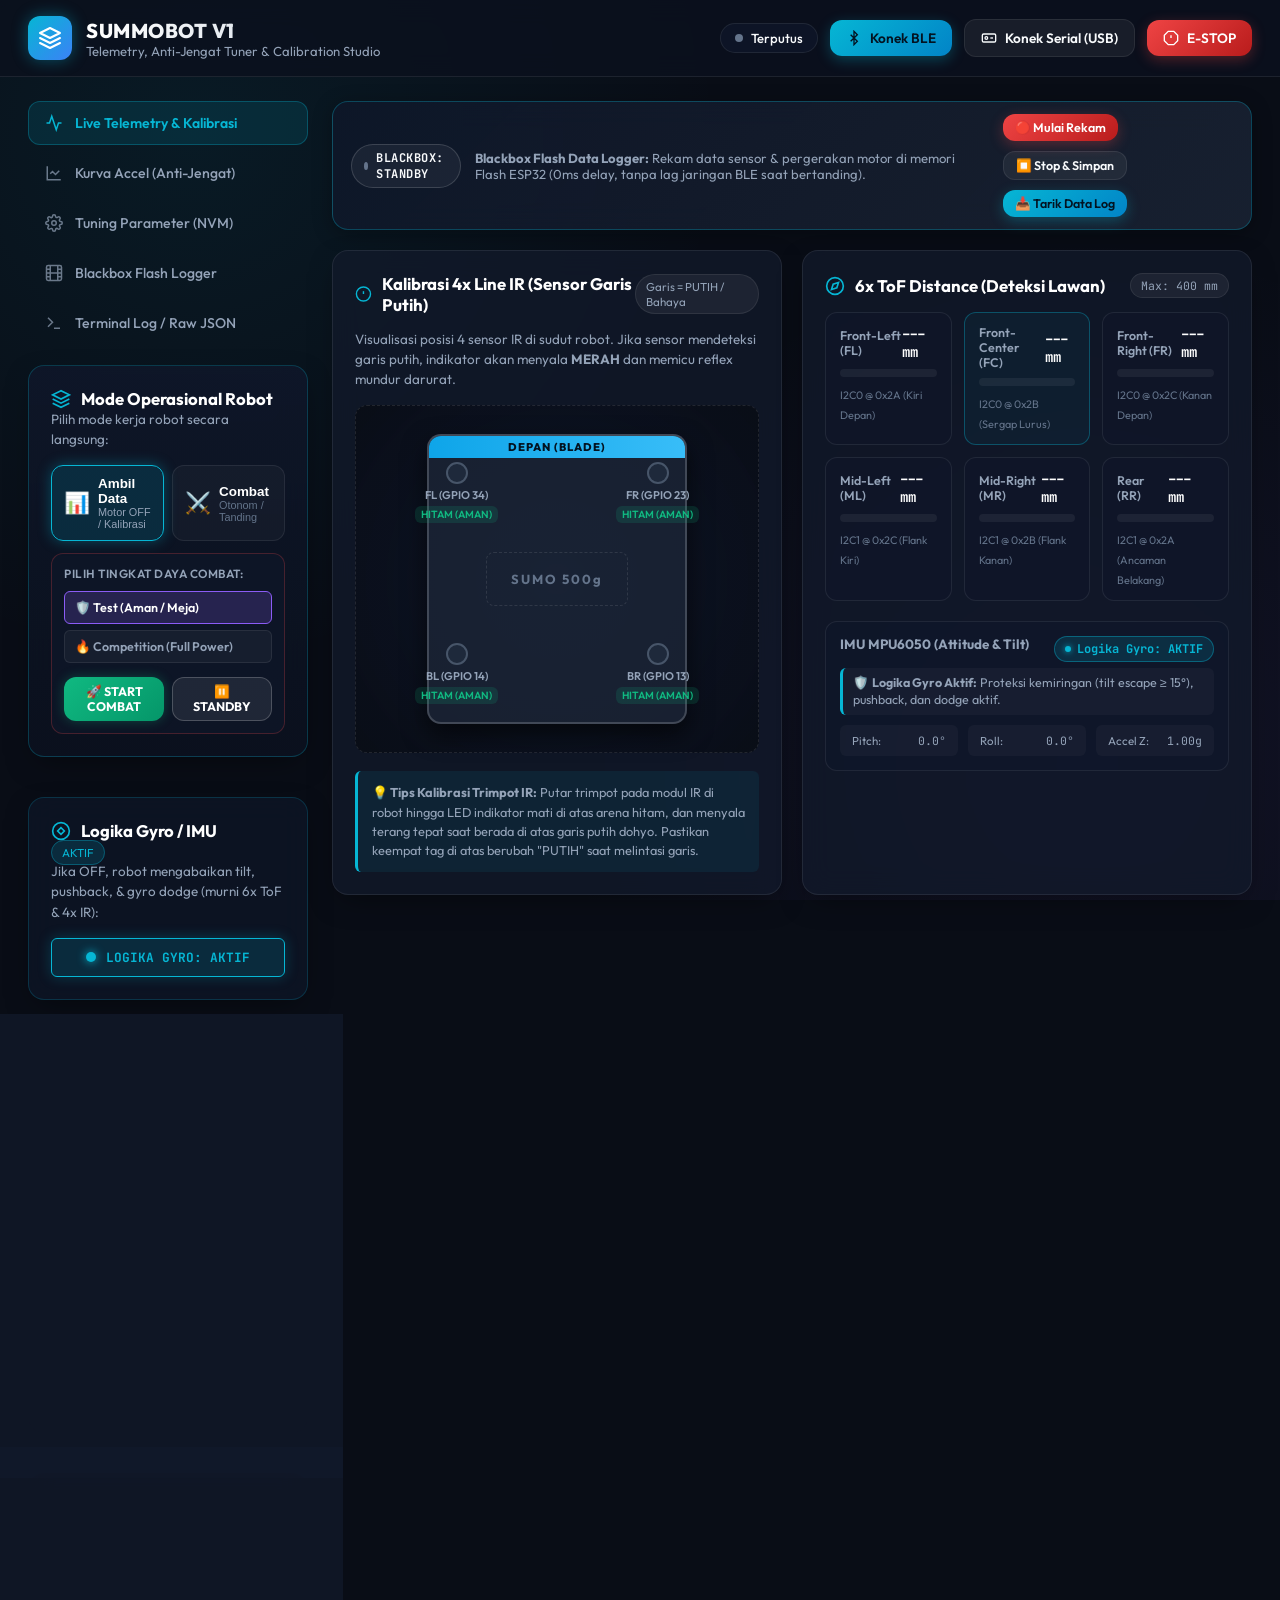
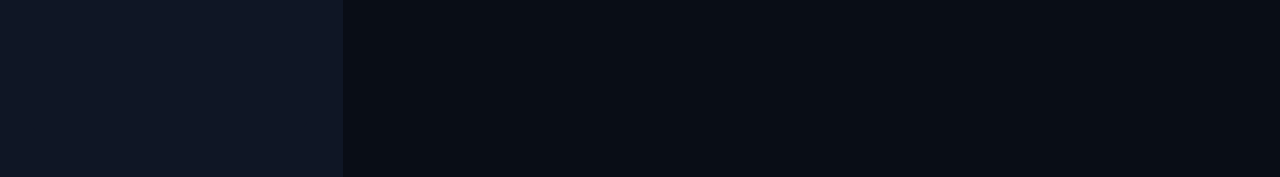
==== commit 551076a2: "Fix Option 2 (I2C1 congestion) and implement Blackbox Flash Data Logger" ====
--- a/web/index.html
+++ b/web/index.html
@@ -85,6 +85,19 @@
           </svg>
           Tuning Parameter (NVM)
         </button>
+        <button class="nav-tab" data-tab="tab-blackbox">
+          <svg viewBox="0 0 24 24" fill="none" stroke="currentColor" stroke-width="2">
+            <rect x="2" y="2" width="20" height="20" rx="2.18" ry="2.18"></rect>
+            <line x1="7" y1="2" x2="7" y2="22"></line>
+            <line x1="17" y1="2" x2="17" y2="22"></line>
+            <line x1="2" y1="12" x2="22" y2="12"></line>
+            <line x1="2" y1="7" x2="7" y2="7"></line>
+            <line x1="2" y1="17" x2="7" y2="17"></line>
+            <line x1="17" y1="17" x2="22" y2="17"></line>
+            <line x1="17" y1="7" x2="22" y2="7"></line>
+          </svg>
+          Blackbox Flash Logger
+        </button>
         <button class="nav-tab" data-tab="tab-console">
           <svg viewBox="0 0 24 24" fill="none" stroke="currentColor" stroke-width="2">
             <polyline points="4 17 10 11 4 5"></polyline>
@@ -202,6 +215,15 @@
           <span>FSM State & Motor PWM</span>
         </label>
 
+        <div class="live-toggle-container" style="margin-top:10px; padding-top:8px; border-top:1px solid rgba(255,255,255,0.08);">
+          <label class="custom-checkbox">
+            <input type="checkbox" id="chkLiveStream" checked>
+            <span class="checkmark"></span>
+            <span style="font-weight:600; color:var(--accent-cyan);">Live Stream Telemetri</span>
+          </label>
+          <span style="margin-left:26px; display:block; font-size:10px; color:var(--text-muted);">(Matikan saat tanding agar hemat BLE & bebas delay)</span>
+        </div>
+
         <div class="stream-rate-container">
           <label for="streamHz">Frekuensi Update:</label>
           <div class="hz-selector">
@@ -240,6 +262,10 @@
           <span class="stat-name">Tilt Warning</span>
           <span class="stat-badge stat-green" id="statTilt">NORMAL</span>
         </div>
+        <div class="stat-row">
+          <span class="stat-name">Blackbox Flash</span>
+          <span class="stat-badge" id="statBlackbox">STANDBY</span>
+        </div>
       </div>
     </aside>
 
@@ -247,6 +273,24 @@
     <section class="content-panels">
       <!-- PANEL 1: LIVE TELEMETRY & KALIBRASI -->
       <div class="tab-panel active" id="tab-telemetry">
+        <!-- Blackbox Flight Recorder Quick Bar -->
+        <div class="glass-card blackbox-quick-banner">
+          <div class="quick-banner-left">
+            <div class="rec-badge" id="quickRecBadge">
+              <span class="status-dot"></span>
+              <span id="quickRecText">BLACKBOX: STANDBY</span>
+            </div>
+            <div class="quick-banner-info">
+              <strong>Blackbox Flash Data Logger:</strong> Rekam data sensor & pergerakan motor di memori Flash ESP32 (0ms delay, tanpa lag jaringan BLE saat bertanding).
+            </div>
+          </div>
+          <div class="quick-banner-actions">
+            <button id="btnQuickLogStart" class="btn btn-sm btn-danger">🔴 Mulai Rekam</button>
+            <button id="btnQuickLogStop" class="btn btn-sm btn-secondary" disabled>⏹️ Stop & Simpan</button>
+            <button id="btnQuickLogFetch" class="btn btn-sm btn-primary">📥 Tarik Data Log</button>
+          </div>
+        </div>
+
         <div class="panel-grid-2">
           
           <!-- 4x IR LINE CALIBRATION & SENSORS -->
@@ -656,6 +700,129 @@
         </div>
       </div>
 
+      <!-- PANEL 3: BLACKBOX FLASH DATA LOGGER -->
+      <div class="tab-panel" id="tab-blackbox">
+        <!-- Controls & Summary Card -->
+        <div class="glass-card blackbox-main-card">
+          <div class="blackbox-header-row">
+            <div>
+              <h2 class="card-heading">
+                <svg viewBox="0 0 24 24" fill="none" stroke="currentColor" stroke-width="2">
+                  <rect x="2" y="2" width="20" height="20" rx="2.18" ry="2.18"></rect>
+                  <line x1="7" y1="2" x2="7" y2="22"></line>
+                  <line x1="17" y1="2" x2="17" y2="22"></line>
+                  <line x1="2" y1="12" x2="22" y2="12"></line>
+                  <line x1="2" y1="7" x2="7" y2="7"></line>
+                  <line x1="2" y1="17" x2="7" y2="17"></line>
+                  <line x1="17" y1="17" x2="22" y2="17"></line>
+                  <line x1="17" y1="7" x2="22" y2="7"></line>
+                </svg>
+                Blackbox Flight Recorder (Flash Data Logger)
+              </h2>
+              <p class="card-desc">
+                Perekaman telemetri lokal di RAM & Flash SPIFFS ESP32 (laju presisi 20 Hz / tiap 50ms). <strong>Bebas beban transmisi live BLE</strong> saat robot beradu cepat di arena. Klik <strong>Mulai Rekam</strong>, biarkan bertanding, lalu klik <strong>Tarik Data Log</strong>.
+              </p>
+            </div>
+            <div class="blackbox-badge" id="blackboxMainBadge">
+              <span class="status-dot"></span>
+              <span id="blackboxMainBadgeText">STANDBY</span>
+            </div>
+          </div>
+
+          <!-- Action Control Buttons -->
+          <div class="blackbox-actions-row">
+            <button id="btnLogStart" class="btn btn-danger">
+              🔴 Mulai Rekam (Start)
+            </button>
+            <button id="btnLogStop" class="btn btn-secondary" disabled>
+              ⏹️ Berhenti Rekam & Simpan ke Flash
+            </button>
+            <button id="btnLogFetch" class="btn btn-primary">
+              📥 Tarik Data Log (Download dari Flash)
+            </button>
+            <button id="btnLogExportCsv" class="btn btn-outline-cyan" disabled>
+              💾 Export CSV (Excel)
+            </button>
+            <button id="btnLogClear" class="btn btn-danger-outline">
+              🗑️ Hapus Log Flash
+            </button>
+          </div>
+
+          <!-- Summary Metric Cards -->
+          <div class="blackbox-metrics-grid">
+            <div class="bb-metric-item">
+              <span class="bb-metric-label">Total Baris Data</span>
+              <span class="bb-metric-value" id="bbMetricCount">0 baris</span>
+            </div>
+            <div class="bb-metric-item">
+              <span class="bb-metric-label">Durasi Match</span>
+              <span class="bb-metric-value text-cyan" id="bbMetricDuration">0.00 s</span>
+            </div>
+            <div class="bb-metric-item">
+              <span class="bb-metric-label">Kecepatan Puncak (L / R)</span>
+              <span class="bb-metric-value text-accent" id="bbMetricMaxPwm">0% / 0%</span>
+            </div>
+            <div class="bb-metric-item">
+              <span class="bb-metric-label">Deteksi Musuh (ToF)</span>
+              <span class="bb-metric-value text-yellow" id="bbMetricEnemyCount">0 kali</span>
+            </div>
+            <div class="bb-metric-item">
+              <span class="bb-metric-label">Sentuh Garis Putih (IR)</span>
+              <span class="bb-metric-value text-danger" id="bbMetricEdgeCount">0 kali</span>
+            </div>
+          </div>
+        </div>
+
+        <!-- Interactive Scrubber & Timeline Table Card -->
+        <div class="glass-card blackbox-table-card">
+          <div class="table-card-header">
+            <div>
+              <h3 class="table-card-title">Riwayat Telemetri Pertarungan Detik Demi Detik</h3>
+              <span class="table-card-sub">Menampilkan kapan motor bergerak, berapa cepat PWM-nya, dan apa yang dibaca sensor saat itu.</span>
+            </div>
+            <div class="filter-btn-group">
+              <span class="filter-caption">Filter:</span>
+              <button class="filter-pill active" data-filter="all">Semua Data</button>
+              <button class="filter-pill" data-filter="enemy">🎯 Musuh Terdeteksi</button>
+              <button class="filter-pill" data-filter="edge">⚪ Kena Garis</button>
+              <button class="filter-pill" data-filter="motor">⚡ Motor Gerak</button>
+            </div>
+          </div>
+
+          <!-- Scrubber Timeline Slider -->
+          <div class="bb-scrubber-box">
+            <div class="scrubber-legend">
+              <span>Waktu Saat Ini: <strong id="scrubberCurrentTime" class="text-cyan">0.00s</strong></span>
+              <span id="scrubberStateSummary" class="text-muted">Arah & Kecepatan: Diam</span>
+            </div>
+            <input type="range" id="bbScrubberSlider" min="0" max="0" value="0" class="bb-range-slider" disabled>
+          </div>
+
+          <!-- Table Container -->
+          <div class="bb-table-scroll font-mono">
+            <table class="bb-data-table" id="tableBlackbox">
+              <thead>
+                <tr>
+                  <th style="width:105px;">Waktu (Kapan)</th>
+                  <th style="width:115px;">FSM State</th>
+                  <th style="min-width:210px;">Motor Kiri & Kanan (Berapa Cepat)</th>
+                  <th style="width:175px;">Sensor Garis (4x IR)</th>
+                  <th style="min-width:280px;">Sensor Jarak (6x ToF VL53L1X)</th>
+                  <th style="width:170px;">IMU Kemiringan</th>
+                </tr>
+              </thead>
+              <tbody id="tbodyBlackbox">
+                <tr>
+                  <td colspan="6" class="bb-table-empty">
+                    Belum ada data log yang dimuat. Klik tombol <strong>"📥 Tarik Data Log"</strong> untuk mengambil data dari Flash ESP32.
+                  </td>
+                </tr>
+              </tbody>
+            </table>
+          </div>
+        </div>
+      </div>
+
       <!-- PANEL 4: RAW LOGS & TERMINAL -->
       <div class="tab-panel" id="tab-console">
         <div class="glass-card">
--- a/web/style.css
+++ b/web/style.css
@@ -1216,6 +1216,450 @@
 .imu-logic-note.disabled {
   border-left-color: var(--accent-red);
   color: #fca5a5;
+}
+
+/* ==========================================================================
+   Blackbox Flash Data Logger Styles
+   ========================================================================== */
+.blackbox-quick-banner {
+  display: flex;
+  justify-content: space-between;
+  align-items: center;
+  gap: 16px;
+  padding: 12px 18px;
+  margin-bottom: 20px;
+  background: linear-gradient(135deg, rgba(15, 23, 42, 0.8) 0%, rgba(30, 41, 59, 0.7) 100%);
+  border: 1px solid rgba(6, 182, 212, 0.3);
+  box-shadow: 0 4px 20px rgba(0, 0, 0, 0.3);
+}
+
+.quick-banner-left {
+  display: flex;
+  align-items: center;
+  gap: 14px;
+}
+
+.rec-badge {
+  display: inline-flex;
+  align-items: center;
+  gap: 8px;
+  padding: 5px 12px;
+  border-radius: 9999px;
+  background: rgba(255, 255, 255, 0.05);
+  border: 1px solid rgba(255, 255, 255, 0.15);
+  font-family: var(--font-mono);
+  font-size: 0.75rem;
+  font-weight: 700;
+  letter-spacing: 0.5px;
+}
+
+.rec-badge.recording {
+  background: rgba(239, 68, 68, 0.2);
+  border-color: rgba(239, 68, 68, 0.5);
+  color: #fca5a5;
+  animation: pulse-rec 1.2s infinite ease-in-out;
+}
+
+.rec-badge.recording .status-dot {
+  background: #ef4444;
+  box-shadow: 0 0 10px #ef4444;
+}
+
+.rec-badge.has-flash {
+  background: rgba(16, 185, 129, 0.15);
+  border-color: rgba(16, 185, 129, 0.4);
+  color: #6ee7b7;
+}
+
+.rec-badge.has-flash .status-dot {
+  background: #10b981;
+  box-shadow: 0 0 8px #10b981;
+}
+
+@keyframes pulse-rec {
+  0%, 100% { opacity: 1; }
+  50% { opacity: 0.6; }
+}
+
+.quick-banner-info {
+  font-size: 0.82rem;
+  color: var(--text-secondary);
+}
+
+.quick-banner-actions, .blackbox-actions-row {
+  display: flex;
+  align-items: center;
+  gap: 10px;
+  flex-wrap: wrap;
+}
+
+.blackbox-main-card {
+  margin-bottom: 20px;
+  padding: 20px 24px;
+}
+
+.blackbox-header-row {
+  display: flex;
+  justify-content: space-between;
+  align-items: flex-start;
+  gap: 20px;
+  margin-bottom: 18px;
+}
+
+.blackbox-badge {
+  display: inline-flex;
+  align-items: center;
+  gap: 8px;
+  padding: 6px 14px;
+  border-radius: 9999px;
+  background: rgba(255, 255, 255, 0.06);
+  border: 1px solid rgba(255, 255, 255, 0.15);
+  font-family: var(--font-mono);
+  font-size: 0.8rem;
+  font-weight: 700;
+  white-space: nowrap;
+}
+
+.blackbox-badge.recording {
+  background: rgba(239, 68, 68, 0.2);
+  border-color: var(--accent-red);
+  color: #fca5a5;
+  animation: pulse-rec 1s infinite;
+}
+
+.blackbox-badge.has-flash {
+  background: rgba(16, 185, 129, 0.15);
+  border-color: var(--accent-emerald);
+  color: #6ee7b7;
+}
+
+.btn-danger-outline {
+  background: transparent;
+  border: 1px solid rgba(239, 68, 68, 0.4);
+  color: #fca5a5;
+  padding: 8px 14px;
+  border-radius: var(--radius-md);
+  cursor: pointer;
+  font-weight: 600;
+  font-size: 0.82rem;
+  transition: all 0.2s;
+}
+
+.btn-danger-outline:hover {
+  background: rgba(239, 68, 68, 0.15);
+  border-color: #ef4444;
+}
+
+.blackbox-metrics-grid {
+  display: grid;
+  grid-template-columns: repeat(auto-fit, minmax(160px, 1fr));
+  gap: 12px;
+  margin-top: 18px;
+  padding-top: 18px;
+  border-top: 1px solid rgba(255, 255, 255, 0.08);
+}
+
+.bb-metric-item {
+  background: rgba(15, 23, 42, 0.5);
+  border: 1px solid rgba(255, 255, 255, 0.07);
+  border-radius: var(--radius-md);
+  padding: 10px 14px;
+}
+
+.bb-metric-label {
+  display: block;
+  font-size: 0.72rem;
+  font-weight: 600;
+  color: var(--text-secondary);
+  margin-bottom: 4px;
+}
+
+.bb-metric-value {
+  font-family: var(--font-mono);
+  font-size: 1.15rem;
+  font-weight: 800;
+  color: var(--text-primary);
+}
+
+.text-yellow { color: #facc15; }
+
+/* Table & Scrubber Card */
+.blackbox-table-card {
+  padding: 20px 24px;
+}
+
+.table-card-header {
+  display: flex;
+  justify-content: space-between;
+  align-items: flex-end;
+  gap: 16px;
+  margin-bottom: 16px;
+  flex-wrap: wrap;
+}
+
+.table-card-title {
+  font-size: 1.1rem;
+  font-weight: 700;
+  margin-bottom: 4px;
+}
+
+.table-card-sub {
+  font-size: 0.8rem;
+  color: var(--text-secondary);
+}
+
+.filter-btn-group {
+  display: flex;
+  align-items: center;
+  gap: 6px;
+  background: rgba(15, 23, 42, 0.6);
+  padding: 4px;
+  border-radius: var(--radius-md);
+  border: 1px solid rgba(255, 255, 255, 0.08);
+}
+
+.filter-caption {
+  font-size: 0.75rem;
+  color: var(--text-muted);
+  padding-left: 6px;
+  padding-right: 2px;
+}
+
+.filter-pill {
+  padding: 4px 10px;
+  border-radius: var(--radius-sm);
+  border: none;
+  background: transparent;
+  color: var(--text-secondary);
+  font-size: 0.75rem;
+  font-weight: 600;
+  cursor: pointer;
+  transition: all 0.2s;
+}
+
+.filter-pill:hover {
+  color: var(--text-primary);
+  background: rgba(255, 255, 255, 0.06);
+}
+
+.filter-pill.active {
+  background: var(--accent-cyan);
+  color: #0b1329;
+  font-weight: 700;
+}
+
+/* Scrubber Box */
+.bb-scrubber-box {
+  background: rgba(15, 23, 42, 0.7);
+  border: 1px solid rgba(6, 182, 212, 0.2);
+  border-radius: var(--radius-md);
+  padding: 12px 16px;
+  margin-bottom: 16px;
+}
+
+.scrubber-legend {
+  display: flex;
+  justify-content: space-between;
+  align-items: center;
+  font-size: 0.82rem;
+  margin-bottom: 8px;
+}
+
+.bb-range-slider {
+  width: 100%;
+  height: 6px;
+  border-radius: 4px;
+  background: #1e293b;
+  outline: none;
+  cursor: pointer;
+  -webkit-appearance: none;
+}
+
+.bb-range-slider::-webkit-slider-thumb {
+  -webkit-appearance: none;
+  width: 18px;
+  height: 18px;
+  border-radius: 50%;
+  background: var(--accent-cyan);
+  box-shadow: 0 0 10px var(--accent-cyan);
+  cursor: pointer;
+  transition: transform 0.1s;
+}
+
+.bb-range-slider::-webkit-slider-thumb:hover {
+  transform: scale(1.2);
+}
+
+/* Data Table */
+.bb-table-scroll {
+  max-height: 520px;
+  overflow-y: auto;
+  overflow-x: auto;
+  border: 1px solid rgba(255, 255, 255, 0.08);
+  border-radius: var(--radius-md);
+  background: rgba(11, 19, 43, 0.6);
+}
+
+.bb-data-table {
+  width: 100%;
+  border-collapse: collapse;
+  font-size: 0.76rem;
+  text-align: left;
+}
+
+.bb-data-table th {
+  position: sticky;
+  top: 0;
+  background: #0f172a;
+  color: var(--accent-cyan);
+  padding: 10px 12px;
+  font-weight: 700;
+  border-bottom: 2px solid rgba(6, 182, 212, 0.3);
+  z-index: 2;
+  white-space: nowrap;
+}
+
+.bb-data-table td {
+  padding: 7px 12px;
+  border-bottom: 1px solid rgba(255, 255, 255, 0.04);
+  vertical-align: middle;
+}
+
+.bb-data-table tr:hover {
+  background: rgba(6, 182, 212, 0.08);
+}
+
+.bb-data-table tr.highlight-scrub {
+  background: rgba(6, 182, 212, 0.22) !important;
+  border-left: 3px solid var(--accent-cyan);
+}
+
+.bb-table-empty {
+  text-align: center;
+  padding: 36px !important;
+  color: var(--text-muted);
+  font-style: italic;
+}
+
+/* Row Component Badges */
+.time-tag {
+  color: var(--accent-cyan);
+  font-weight: 700;
+}
+
+.fsm-tag {
+  display: inline-block;
+  padding: 2px 7px;
+  border-radius: 4px;
+  font-weight: 700;
+  font-size: 0.68rem;
+}
+
+.fsm-ATTACK      { background: rgba(239, 68, 68, 0.25); color: #f87171; border: 1px solid #ef4444; }
+.fsm-TRACK       { background: rgba(245, 158, 11, 0.25); color: #fbbf24; border: 1px solid #f59e0b; }
+.fsm-SEARCH      { background: rgba(59, 130, 246, 0.2); color: #93c5fd; border: 1px solid #3b82f6; }
+.fsm-DODGE       { background: rgba(168, 85, 247, 0.2); color: #d8b4fe; border: 1px solid #a855f7; }
+.fsm-EDGE_EVADE  { background: rgba(239, 68, 68, 0.35); color: #fee2e2; border: 1px solid #ef4444; font-weight: 800; }
+.fsm-PUSHBACK    { background: rgba(249, 115, 22, 0.25); color: #fdba74; border: 1px solid #f97316; }
+.fsm-TILT_ESCAPE { background: rgba(236, 72, 153, 0.25); color: #f472b6; border: 1px solid #ec4899; }
+.fsm-WAIT_START  { background: rgba(100, 116, 139, 0.2); color: #cbd5e1; border: 1px solid #64748b; }
+.fsm-STANDBY     { background: rgba(100, 116, 139, 0.2); color: #94a3b8; border: 1px solid #475569; }
+
+/* Motor Column Visualizer */
+.motor-cell-wrap {
+  display: flex;
+  align-items: center;
+  gap: 8px;
+}
+
+.motor-bar-bg {
+  width: 50px;
+  height: 6px;
+  background: #1e293b;
+  border-radius: 3px;
+  overflow: hidden;
+  position: relative;
+}
+
+.motor-bar-fill {
+  height: 100%;
+  border-radius: 3px;
+}
+
+.motor-bar-fill.pos { background: var(--accent-emerald); }
+.motor-bar-fill.neg { background: var(--accent-red); }
+
+.motor-label-val {
+  min-width: 60px;
+  font-weight: 600;
+}
+
+.motor-action-badge {
+  font-size: 0.65rem;
+  padding: 1px 6px;
+  border-radius: 3px;
+  background: rgba(255, 255, 255, 0.06);
+  color: var(--text-secondary);
+}
+
+/* 4x Line IR Badges */
+.ir-matrix-cell {
+  display: flex;
+  gap: 5px;
+}
+
+.ir-micro-pill {
+  padding: 1px 4px;
+  border-radius: 3px;
+  font-size: 0.65rem;
+  font-weight: 700;
+}
+
+.ir-micro-pill.safe {
+  background: rgba(16, 185, 129, 0.15);
+  color: #34d399;
+  border: 1px solid rgba(16, 185, 129, 0.3);
+}
+
+.ir-micro-pill.hit {
+  background: rgba(239, 68, 68, 0.35);
+  color: #fff;
+  border: 1px solid #ef4444;
+  box-shadow: 0 0 6px rgba(239, 68, 68, 0.6);
+}
+
+/* 6x ToF Sensor Matrix */
+.tof-matrix-cell {
+  display: flex;
+  gap: 5px;
+  flex-wrap: wrap;
+}
+
+.tof-micro-chip {
+  padding: 1px 5px;
+  border-radius: 3px;
+  font-size: 0.66rem;
+  background: rgba(255, 255, 255, 0.05);
+  color: var(--text-secondary);
+  border: 1px solid rgba(255, 255, 255, 0.08);
+}
+
+.tof-micro-chip.enemy-hit {
+  background: rgba(239, 68, 68, 0.25);
+  color: #fca5a5;
+  border: 1px solid #ef4444;
+  font-weight: 700;
+  box-shadow: 0 0 8px rgba(239, 68, 68, 0.4);
+}
+
+/* IMU Cell */
+.imu-cell {
+  color: var(--text-secondary);
+  font-size: 0.72rem;
+}
+.imu-cell.tilted {
+  color: #f472b6;
+  font-weight: 700;
 }
 
 /* Responsive */
@@ -1233,4 +1677,8 @@
     flex-direction: column;
     gap: 14px;
   }
-}
+  .blackbox-quick-banner {
+    flex-direction: column;
+    align-items: flex-start;
+  }
+}
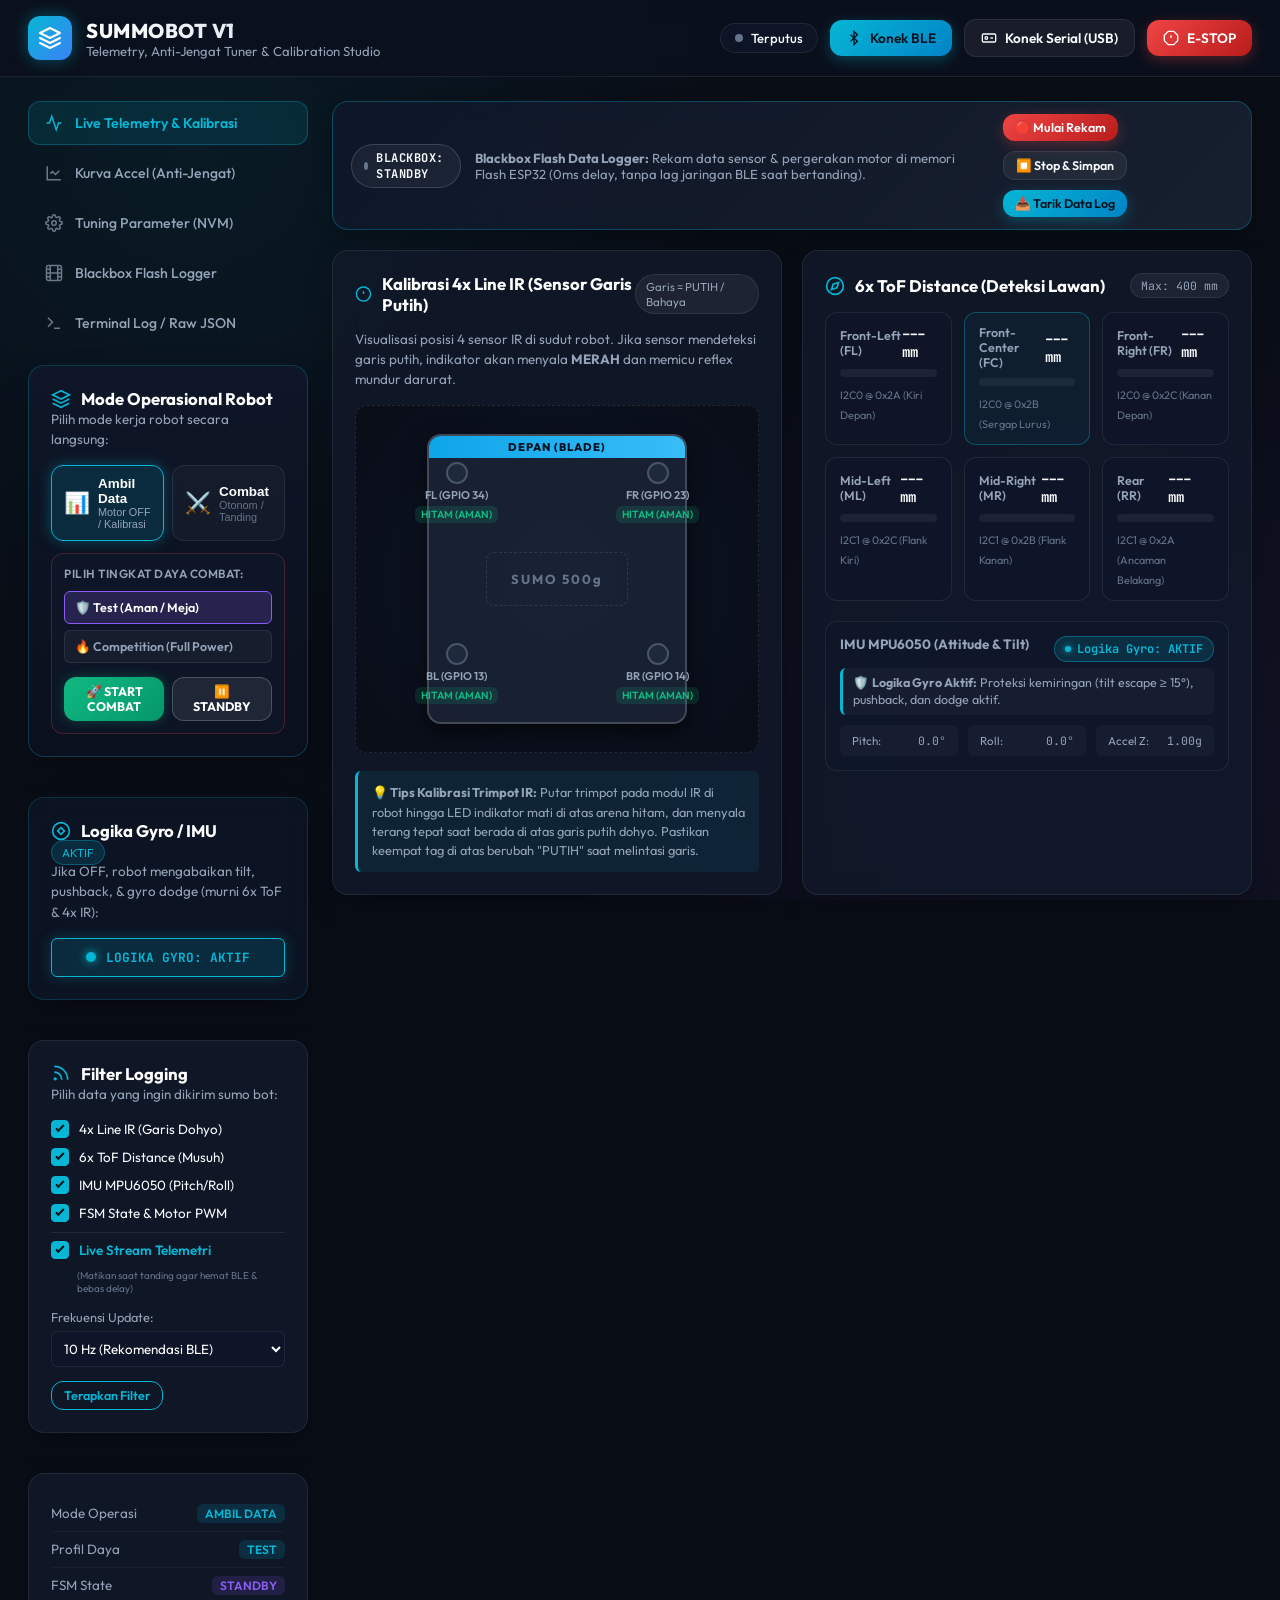
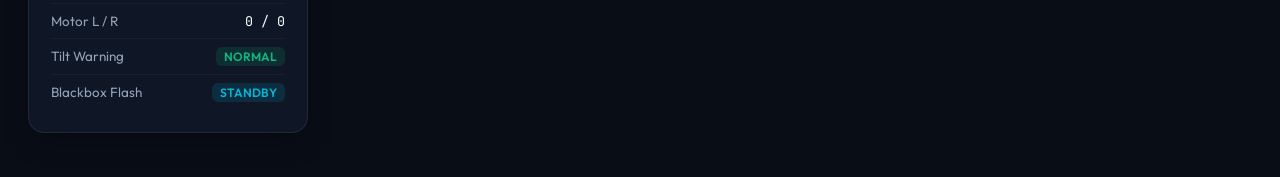
==== commit 626202e4: "Swap rear IR pins: BL = GPIO 13, BR = GPIO 14" ====
--- a/web/index.html
+++ b/web/index.html
@@ -330,13 +330,13 @@
                 <!-- Sensor Belakang -->
                 <div class="ir-node-container node-bl">
                   <div class="ir-bulb" id="bulb-BL"></div>
-                  <span class="ir-name">BL (GPIO 14)</span>
+                  <span class="ir-name">BL (GPIO 13)</span>
                   <span class="ir-state-tag" id="tag-BL">HITAM (AMAN)</span>
                 </div>
 
                 <div class="ir-node-container node-br">
                   <div class="ir-bulb" id="bulb-BR"></div>
-                  <span class="ir-name">BR (GPIO 13)</span>
+                  <span class="ir-name">BR (GPIO 14)</span>
                   <span class="ir-state-tag" id="tag-BR">HITAM (AMAN)</span>
                 </div>
               </div>
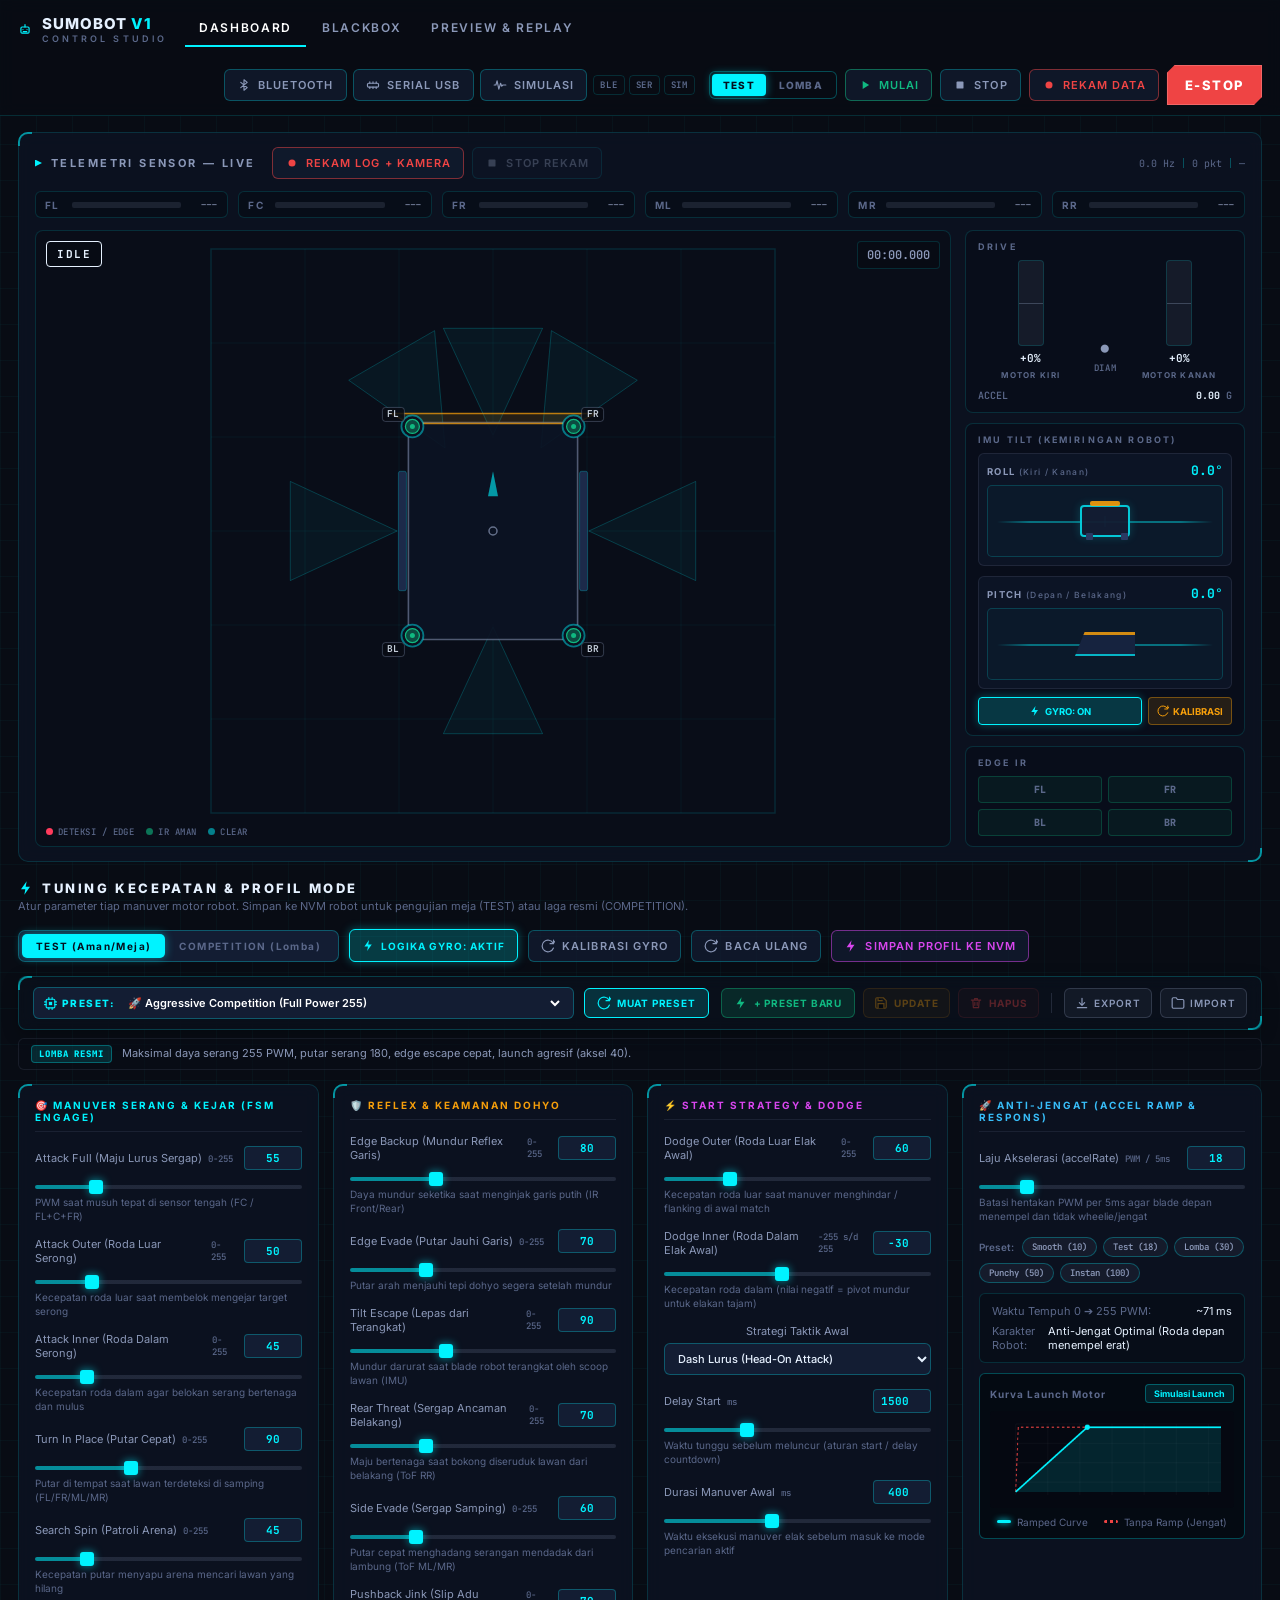
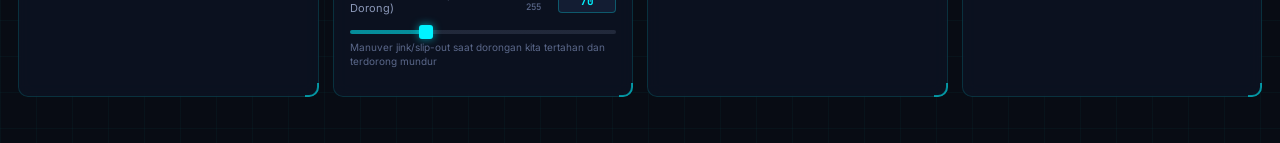
==== commit c25c34f8: "feat(web/firmware): add gyro calibration & logic toggle, vibrant red 2D visualizer for ToF and IR li" ====
--- a/web/index.html
+++ b/web/index.html
@@ -1,854 +1,567 @@
 <!DOCTYPE html>
 <html lang="id">
 <head>
-  <meta charset="UTF-8">
-  <meta name="viewport" content="width=device-width, initial-scale=1.0">
-  <title>Summobot V1 — Tuning & Telemetry Studio</title>
-  <link rel="preconnect" href="https://fonts.googleapis.com">
-  <link rel="preconnect" href="https://fonts.gstatic.com" crossorigin>
-  <link href="https://fonts.googleapis.com/css2?family=Outfit:wght@300;400;500;600;700;800&family=JetBrains+Mono:wght@400;500;600&display=swap" rel="stylesheet">
-  <link rel="stylesheet" href="style.css">
+<meta charset="UTF-8"/>
+<meta name="viewport" content="width=device-width, initial-scale=1.0"/>
+<title>SUMOBOT V1 — Control Studio</title>
+<link rel="preconnect" href="https://fonts.googleapis.com">
+<link rel="preconnect" href="https://fonts.gstatic.com" crossorigin>
+<link href="https://fonts.googleapis.com/css2?family=Inter:wght@400;500;600;700;800&family=JetBrains+Mono:wght@400;500;700&display=swap" rel="stylesheet">
+<link rel="stylesheet" href="style.css"/>
 </head>
 <body>
-  <!-- Top Navigation / Header -->
-  <header class="app-header">
-    <div class="brand-container">
-      <div class="brand-logo">
-        <svg viewBox="0 0 24 24" fill="none" stroke="currentColor" stroke-width="2" stroke-linecap="round" stroke-linejoin="round">
-          <polygon points="12 2 2 7 12 12 22 7 12 2"></polygon>
-          <polyline points="2 17 12 22 22 17"></polyline>
-          <polyline points="2 12 12 17 22 12"></polyline>
-        </svg>
-      </div>
-      <div>
-        <h1 class="brand-title">SUMMOBOT V1</h1>
-        <p class="brand-subtitle">Telemetry, Anti-Jengat Tuner & Calibration Studio</p>
-      </div>
-    </div>
-
-    <!-- Connection & Quick Control Bar -->
-    <div class="header-actions">
-      <div class="connection-status-pill" id="connPill">
-        <span class="status-dot"></span>
-        <span class="status-label" id="connLabel">Terputus</span>
-      </div>
-
-      <button id="btnBleConnect" class="btn btn-primary">
-        <svg class="btn-icon" viewBox="0 0 24 24" fill="none" stroke="currentColor" stroke-width="2">
-          <path d="M7 7l10 10-5 5V2l5 5L7 17"></path>
-        </svg>
-        Konek BLE
+
+<!-- ====== SPRITE IKON SVG ====== -->
+<svg width="0" height="0" style="position:absolute" aria-hidden="true">
+  <symbol id="i-play" viewBox="0 0 24 24"><path d="M8 5v14l11-7z" fill="currentColor"/></symbol>
+  <symbol id="i-pause" viewBox="0 0 24 24"><path d="M7 5h4v14H7zM13 5h4v14h-4z" fill="currentColor"/></symbol>
+  <symbol id="i-stop" viewBox="0 0 24 24"><rect x="6" y="6" width="12" height="12" rx="1.5" fill="currentColor"/></symbol>
+  <symbol id="i-bt" viewBox="0 0 24 24"><path d="M6.5 7.5l11 9L12 21V3l5.5 4.5-11 9" fill="none" stroke="currentColor" stroke-width="2" stroke-linejoin="round" stroke-linecap="round"/></symbol>
+  <symbol id="i-usb" viewBox="0 0 24 24"><rect x="2.5" y="9" width="19" height="6.5" rx="2" fill="none" stroke="currentColor" stroke-width="2"/><path d="M6.5 9V6.5M12 9V6.5M17.5 9V6.5M6.5 15.5V18M12 15.5V18M17.5 15.5V18" stroke="currentColor" stroke-width="2" stroke-linecap="round"/></symbol>
+  <symbol id="i-cam" viewBox="0 0 24 24"><path d="M4 8h3.2L9 5.5h6L16.8 8H20a1 1 0 0 1 1 1v9a1 1 0 0 1-1 1H4a1 1 0 0 1-1-1V9a1 1 0 0 1 1-1z" fill="none" stroke="currentColor" stroke-width="2" stroke-linejoin="round"/><circle cx="12" cy="13" r="3.2" fill="none" stroke="currentColor" stroke-width="2"/></symbol>
+  <symbol id="i-up" viewBox="0 0 24 24"><path d="M12 16V4m0 0L7.5 8.5M12 4l4.5 4.5M4 20h16" fill="none" stroke="currentColor" stroke-width="2" stroke-linecap="round" stroke-linejoin="round"/></symbol>
+  <symbol id="i-down" viewBox="0 0 24 24"><path d="M12 4v12m0 0l-4.5-4.5M12 16l4.5-4.5M4 20h16" fill="none" stroke="currentColor" stroke-width="2" stroke-linecap="round" stroke-linejoin="round"/></symbol>
+  <symbol id="i-trash" viewBox="0 0 24 24"><path d="M4 7h16M9.5 7V4.5h5V7M6.5 7l1 13h9l1-13M10 11v5M14 11v5" fill="none" stroke="currentColor" stroke-width="2" stroke-linecap="round" stroke-linejoin="round"/></symbol>
+  <symbol id="i-warn" viewBox="0 0 24 24"><path d="M12 3.5L2.5 20h19L12 3.5z" fill="none" stroke="currentColor" stroke-width="2" stroke-linejoin="round"/><path d="M12 10v4.5M12 17.5v.5" stroke="currentColor" stroke-width="2" stroke-linecap="round"/></symbol>
+  <symbol id="i-bot" viewBox="0 0 24 24"><rect x="5" y="8.5" width="14" height="10.5" rx="2" fill="none" stroke="currentColor" stroke-width="2"/><path d="M12 4.5v4M8.5 13h.01M15.5 13h.01M9 16.5h6" stroke="currentColor" stroke-width="2" stroke-linecap="round"/></symbol>
+  <symbol id="i-eye" viewBox="0 0 24 24"><path d="M2.5 12S6 5.8 12 5.8 21.5 12 21.5 12 18 18.2 12 18.2 2.5 12 2.5 12z" fill="none" stroke="currentColor" stroke-width="2" stroke-linejoin="round"/><circle cx="12" cy="12" r="2.8" fill="none" stroke="currentColor" stroke-width="2"/></symbol>
+  <symbol id="i-rec" viewBox="0 0 24 24"><circle cx="12" cy="12" r="6" fill="currentColor"/></symbol>
+  <symbol id="i-bolt" viewBox="0 0 24 24"><path d="M13 2L4.5 14H11l-1.5 8L18 10h-6.5L13 2z" fill="currentColor"/></symbol>
+  <symbol id="i-wave" viewBox="0 0 24 24"><path d="M2 12h3l2-7 3 14 3-10 2 5 2-2h5" fill="none" stroke="currentColor" stroke-width="2" stroke-linecap="round" stroke-linejoin="round"/></symbol>
+  <symbol id="i-sync" viewBox="0 0 24 24"><path d="M21.5 2v6h-6M21.34 15.57a10 10 0 1 1-.57-8.38l5.67-5.19" fill="none" stroke="currentColor" stroke-width="2" stroke-linecap="round" stroke-linejoin="round"/></symbol>
+  <symbol id="i-save" viewBox="0 0 24 24"><path d="M19 21H5a2 2 0 0 1-2-2V5a2 2 0 0 1 2-2h11l5 5v11a2 2 0 0 1-2 2z" fill="none" stroke="currentColor" stroke-width="2" stroke-linecap="round" stroke-linejoin="round"/><polyline points="17 21 17 13 7 13 7 21" stroke="currentColor" stroke-width="2"/><polyline points="7 3 7 8 15 8" stroke="currentColor" stroke-width="2"/></symbol>
+  <symbol id="i-folder" viewBox="0 0 24 24"><path d="M22 19a2 2 0 0 1-2 2H4a2 2 0 0 1-2-2V5a2 2 0 0 1 2-2h5l2 3h9a2 2 0 0 1 2 2z" fill="none" stroke="currentColor" stroke-width="2" stroke-linecap="round" stroke-linejoin="round"/></symbol>
+  <symbol id="i-chip" viewBox="0 0 24 24"><rect x="4" y="4" width="16" height="16" rx="2" fill="none" stroke="currentColor" stroke-width="2"/><rect x="9" y="9" width="6" height="6" fill="currentColor"/><path d="M9 1v3M15 1v3M9 20v3M15 20v3M20 9h3M20 14h3M1 9h3M1 14h3" stroke="currentColor" stroke-width="2" stroke-linecap="round"/></symbol>
+</svg>
+
+<!-- ====== TOPBAR ====== -->
+<header class="topbar">
+  <div class="brand">
+    <svg class="ic brand-ic"><use href="#i-bot"/></svg>
+    <div class="brand-txt">
+      <b>SUMOBOT<span>V1</span></b>
+      <small>CONTROL STUDIO</small>
+    </div>
+  </div>
+
+  <nav class="tabs" id="tabs">
+    <button class="tab active" data-tab="tab-dashboard">DASHBOARD</button>
+    <button class="tab" data-tab="tab-blackbox">BLACKBOX</button>
+    <button class="tab" data-tab="tab-preview">PREVIEW &amp; REPLAY</button>
+  </nav>
+
+  <div class="topbar-right">
+    <div class="conn">
+      <button class="btn" id="btnBle"><svg class="ic"><use href="#i-bt"/></svg><span>Bluetooth</span></button>
+      <button class="btn" id="btnSerial"><svg class="ic"><use href="#i-usb"/></svg><span>Serial USB</span></button>
+      <button class="btn" id="btnSim"><svg class="ic"><use href="#i-wave"/></svg><span>Simulasi</span></button>
+      <div class="chips">
+        <span class="chip" id="chipBle">BLE</span>
+        <span class="chip" id="chipSer">SER</span>
+        <span class="chip" id="chipSim">SIM</span>
+      </div>
+    </div>
+    <div class="matchctl">
+      <div class="match-mode-selector" title="Pilih Mode Kecepatan Robot Saat Bertanding (TEST Aman vs COMPETITION Lomba)">
+        <button type="button" class="btn-match-mode active" id="btnHeaderModeTest" data-mode="TEST">TEST</button>
+        <button type="button" class="btn-match-mode" id="btnHeaderModeComp" data-mode="COMPETITION">LOMBA</button>
+      </div>
+      <button class="btn btn-go" id="btnQuickStart"><svg class="ic"><use href="#i-play"/></svg><span id="txtStartBtn">MULAI</span></button>
+      <button class="btn" id="btnQuickStop"><svg class="ic"><use href="#i-stop"/></svg><span>STOP</span></button>
+      <button type="button" class="btn btn-rec" id="btnHeaderRecord" title="Tombol Terpisah: Rekam / Hentikan Rekaman Blackbox Flash &amp; Kamera"><svg class="ic"><use href="#i-rec"/></svg><span id="txtHeaderRecord">REKAM DATA</span></button>
+      <button class="estop" id="btnEstop">E-STOP</button>
+    </div>
+  </div>
+</header>
+
+<main>
+  <!-- ============================================================
+       TAB 1 : DASHBOARD  (Telemetri Live + Tuning di bawahnya)
+  ============================================================= -->
+  <section id="tab-dashboard" class="tabpage active">
+
+    <div class="card live-card">
+      <div class="card-head">
+        <div class="card-head-left">
+          <h3>TELEMETRI SENSOR — LIVE</h3>
+          <!-- Quick Match Recording on Dashboard -->
+          <div class="dash-rec-controls">
+            <button type="button" class="btn btn-sm btn-rec" id="btnDashLogStart" title="Mulai rekam Blackbox Flash ESP32 & Kamera Laptop">
+              <svg class="ic"><use href="#i-rec"/></svg><span>REKAM LOG + KAMERA</span>
+            </button>
+            <button type="button" class="btn btn-sm" id="btnDashLogStop" disabled title="Berhenti rekam dan simpan video + log data">
+              <svg class="ic"><use href="#i-stop"/></svg><span>STOP REKAM</span>
+            </button>
+            <div class="dash-rec-tag" id="dashRecIndicator">
+              <span class="rec-pulsing-dot"></span>
+              <span class="mono" id="dashRecTime">00:00.000</span>
+            </div>
+          </div>
+        </div>
+        <div class="live-stats mono">
+          <span id="statHz">0.0 Hz</span><span class="sep"></span>
+          <span id="statPk">0 pkt</span><span class="sep"></span>
+          <span id="statAge">—</span>
+        </div>
+      </div>
+      <div id="liveVizPanel" class="vizpanel"></div>
+    </div>
+
+    <div class="tuning">
+      <div class="tuning-head">
+        <div class="th-left">
+          <h2><svg class="ic"><use href="#i-bolt"/></svg> TUNING KECEPATAN &amp; PROFIL MODE</h2>
+          <p class="hint">Atur parameter tiap manuver motor robot. Simpan ke NVM robot untuk pengujian meja (TEST) atau laga resmi (COMPETITION).</p>
+        </div>
+        <div class="th-right">
+          <div class="mode-toggle-group">
+            <button type="button" class="btn-mode active" id="btnModeTest" data-mode="TEST">TEST (Aman/Meja)</button>
+            <button type="button" class="btn-mode" id="btnModeComp" data-mode="COMPETITION">COMPETITION (Lomba)</button>
+          </div>
+          <button type="button" class="btn btn-gyro-pill active" id="btnTuningGyroToggle" title="Klik untuk ON/OFF logika Gyro IMU pada algoritma robot (Dodge &amp; Tilt Protect)">
+            <svg class="ic"><use href="#i-bolt"/></svg><span id="txtTuningGyro">LOGIKA GYRO: AKTIF</span>
+          </button>
+          <button type="button" class="btn btn-ghost" id="btnTuningCalGyro" title="Kalibrasi Zero-Drift Gyro Z &amp; Tare Datar Robot">
+            <svg class="ic"><use href="#i-sync"/></svg> KALIBRASI GYRO
+          </button>
+          <button type="button" class="btn btn-ghost" id="btnLoadNVM" title="Baca profil aktif saat ini dari NVM ESP32">
+            <svg class="ic"><use href="#i-sync"/></svg> BACA ULANG
+          </button>
+          <button type="button" class="btn btn-save" id="btnSaveAllNVM">
+            <svg class="ic"><use href="#i-bolt"/></svg> SIMPAN PROFIL KE NVM<span class="dirty-dot"></span>
+          </button>
+        </div>
+      </div>
+
+      <!-- PRESET MANAGEMENT BAR -->
+      <div class="preset-bar card">
+        <div class="preset-left">
+          <div class="preset-select-wrap">
+            <span class="preset-tag-title">
+              <svg class="ic"><use href="#i-chip"/></svg> PRESET:
+            </span>
+            <select id="presetSelect" class="preset-select" aria-label="Pilih Preset Tuning">
+              <!-- diisi dinamis oleh JS -->
+            </select>
+          </div>
+          <button type="button" class="btn btn-preset-load" id="btnLoadPreset" title="Terapkan parameter preset ini ke editor tuning aktif">
+            <svg class="ic"><use href="#i-sync"/></svg> MUAT PRESET
+          </button>
+        </div>
+
+        <div class="preset-right">
+          <button type="button" class="btn btn-preset-add" id="btnSavePresetNew" title="Simpan konfigurasi parameter saat ini sebagai Preset Baru">
+            <svg class="ic"><use href="#i-bolt"/></svg> + PRESET BARU
+          </button>
+          <button type="button" class="btn btn-preset-update" id="btnUpdatePreset" title="Timpa preset terpilih dengan nilai aktif saat ini" disabled>
+            <svg class="ic"><use href="#i-save"/></svg> UPDATE
+          </button>
+          <button type="button" class="btn btn-preset-del" id="btnDeletePreset" title="Hapus preset terpilih" disabled>
+            <svg class="ic"><use href="#i-trash"/></svg> HAPUS
+          </button>
+          <div class="preset-vdiv"></div>
+          <button type="button" class="btn btn-preset-ghost" id="btnExportPresets" title="Export semua preset kustom ke file .json">
+            <svg class="ic"><use href="#i-down"/></svg> EXPORT
+          </button>
+          <label class="btn btn-preset-ghost btn-preset-import-label" for="inputImportPresets" title="Import preset dari file .json">
+            <svg class="ic"><use href="#i-folder"/></svg> IMPORT
+          </label>
+          <input type="file" id="inputImportPresets" accept=".json,application/json" hidden>
+        </div>
+      </div>
+
+      <!-- PRESET DETAIL / NOTE BADGE -->
+      <div class="preset-desc-strip" id="presetDescStrip">
+        <span class="preset-badge-tag" id="presetBadgeTag">BAWAAN</span>
+        <span class="preset-badge-desc" id="presetBadgeDesc">Memuat konfigurasi preset...</span>
+      </div>
+
+      <div class="tuning-grid">
+        <!-- 1. MANUVER SERANG & KEJAR -->
+        <div class="card tune t-combat">
+          <h4>🎯 MANUVER SERANG &amp; KEJAR (FSM ENGAGE)</h4>
+          <div class="srow-dual">
+            <div class="srow-header">
+              <label for="s_attackFull">Attack Full (Maju Lurus Sergap) <small>0-255</small></label>
+              <input type="number" id="n_attackFull" class="num-input font-mono" min="0" max="255" value="55">
+            </div>
+            <input type="range" id="s_attackFull" data-key="attackFull" min="0" max="255" value="55">
+            <span class="p-sub">PWM saat musuh tepat di sensor tengah (FC / FL+C+FR)</span>
+          </div>
+
+          <div class="srow-dual">
+            <div class="srow-header">
+              <label for="s_attackOuter">Attack Outer (Roda Luar Serong) <small>0-255</small></label>
+              <input type="number" id="n_attackOuter" class="num-input font-mono" min="0" max="255" value="50">
+            </div>
+            <input type="range" id="s_attackOuter" data-key="attackOuter" min="0" max="255" value="50">
+            <span class="p-sub">Kecepatan roda luar saat membelok mengejar target serong</span>
+          </div>
+
+          <div class="srow-dual">
+            <div class="srow-header">
+              <label for="s_attackInner">Attack Inner (Roda Dalam Serong) <small>0-255</small></label>
+              <input type="number" id="n_attackInner" class="num-input font-mono" min="0" max="255" value="45">
+            </div>
+            <input type="range" id="s_attackInner" data-key="attackInner" min="0" max="255" value="45">
+            <span class="p-sub">Kecepatan roda dalam agar belokan serang bertenaga dan mulus</span>
+          </div>
+
+          <div class="srow-dual">
+            <div class="srow-header">
+              <label for="s_turnInPlace">Turn In Place (Putar Cepat) <small>0-255</small></label>
+              <input type="number" id="n_turnInPlace" class="num-input font-mono" min="0" max="255" value="90">
+            </div>
+            <input type="range" id="s_turnInPlace" data-key="turnInPlace" min="0" max="255" value="90">
+            <span class="p-sub">Putar di tempat saat lawan terdeteksi di samping (FL/FR/ML/MR)</span>
+          </div>
+
+          <div class="srow-dual">
+            <div class="srow-header">
+              <label for="s_searchSpin">Search Spin (Patroli Arena) <small>0-255</small></label>
+              <input type="number" id="n_searchSpin" class="num-input font-mono" min="0" max="255" value="45">
+            </div>
+            <input type="range" id="s_searchSpin" data-key="searchSpin" min="0" max="255" value="45">
+            <span class="p-sub">Kecepatan putar menyapu arena mencari lawan yang hilang</span>
+          </div>
+        </div>
+
+        <!-- 2. REFLEX & KEAMANAN DOHYO -->
+        <div class="card tune t-reflex">
+          <h4>🛡️ REFLEX &amp; KEAMANAN DOHYO</h4>
+          <div class="srow-dual">
+            <div class="srow-header">
+              <label for="s_edgeBackup">Edge Backup (Mundur Reflex Garis) <small>0-255</small></label>
+              <input type="number" id="n_edgeBackup" class="num-input font-mono" min="0" max="255" value="80">
+            </div>
+            <input type="range" id="s_edgeBackup" data-key="edgeBackup" min="0" max="255" value="80">
+            <span class="p-sub">Daya mundur seketika saat menginjak garis putih (IR Front/Rear)</span>
+          </div>
+
+          <div class="srow-dual">
+            <div class="srow-header">
+              <label for="s_edgeEvade">Edge Evade (Putar Jauhi Garis) <small>0-255</small></label>
+              <input type="number" id="n_edgeEvade" class="num-input font-mono" min="0" max="255" value="70">
+            </div>
+            <input type="range" id="s_edgeEvade" data-key="edgeEvade" min="0" max="255" value="70">
+            <span class="p-sub">Putar arah menjauhi tepi dohyo segera setelah mundur</span>
+          </div>
+
+          <div class="srow-dual">
+            <div class="srow-header">
+              <label for="s_tiltEscape">Tilt Escape (Lepas dari Terangkat) <small>0-255</small></label>
+              <input type="number" id="n_tiltEscape" class="num-input font-mono" min="0" max="255" value="90">
+            </div>
+            <input type="range" id="s_tiltEscape" data-key="tiltEscape" min="0" max="255" value="90">
+            <span class="p-sub">Mundur darurat saat blade robot terangkat oleh scoop lawan (IMU)</span>
+          </div>
+
+          <div class="srow-dual">
+            <div class="srow-header">
+              <label for="s_rearThreat">Rear Threat (Sergap Ancaman Belakang) <small>0-255</small></label>
+              <input type="number" id="n_rearThreat" class="num-input font-mono" min="0" max="255" value="70">
+            </div>
+            <input type="range" id="s_rearThreat" data-key="rearThreat" min="0" max="255" value="70">
+            <span class="p-sub">Maju bertenaga saat bokong diseruduk lawan dari belakang (ToF RR)</span>
+          </div>
+
+          <div class="srow-dual">
+            <div class="srow-header">
+              <label for="s_sideEvade">Side Evade (Sergap Samping) <small>0-255</small></label>
+              <input type="number" id="n_sideEvade" class="num-input font-mono" min="0" max="255" value="60">
+            </div>
+            <input type="range" id="s_sideEvade" data-key="sideEvade" min="0" max="255" value="60">
+            <span class="p-sub">Putar cepat menghadang serangan mendadak dari lambung (ToF ML/MR)</span>
+          </div>
+
+          <div class="srow-dual">
+            <div class="srow-header">
+              <label for="s_pushbackJink">Pushback Jink (Slip Adu Dorong) <small>0-255</small></label>
+              <input type="number" id="n_pushbackJink" class="num-input font-mono" min="0" max="255" value="70">
+            </div>
+            <input type="range" id="s_pushbackJink" data-key="pushbackJink" min="0" max="255" value="70">
+            <span class="p-sub">Manuver jink/slip-out saat dorongan kita tertahan dan terdorong mundur</span>
+          </div>
+        </div>
+
+        <!-- 3. START STRATEGY & DODGE -->
+        <div class="card tune t-start">
+          <h4>⚡ START STRATEGY &amp; DODGE</h4>
+          <div class="srow-dual">
+            <div class="srow-header">
+              <label for="s_dodgeOuter">Dodge Outer (Roda Luar Elak Awal) <small>0-255</small></label>
+              <input type="number" id="n_dodgeOuter" class="num-input font-mono" min="0" max="255" value="60">
+            </div>
+            <input type="range" id="s_dodgeOuter" data-key="dodgeOuter" min="0" max="255" value="60">
+            <span class="p-sub">Kecepatan roda luar saat manuver menghindar / flanking di awal match</span>
+          </div>
+
+          <div class="srow-dual">
+            <div class="srow-header">
+              <label for="s_dodgeInner">Dodge Inner (Roda Dalam Elak Awal) <small>-255 s/d 255</small></label>
+              <input type="number" id="n_dodgeInner" class="num-input font-mono" min="-255" max="255" value="-30">
+            </div>
+            <input type="range" id="s_dodgeInner" data-key="dodgeInner" min="-255" max="255" value="-30">
+            <span class="p-sub">Kecepatan roda dalam (nilai negatif = pivot mundur untuk elakan tajam)</span>
+          </div>
+
+          <div class="srow srow-sel">
+            <label for="s_startMode">Strategi Taktik Awal</label>
+            <select id="s_startMode" data-key="startMode">
+              <option value="dash" selected>Dash Lurus (Head-On Attack)</option>
+              <option value="sweepL">Sapu Kiri (Left Flank Sweep)</option>
+              <option value="sweepR">Sapu Kanan (Right Flank Sweep)</option>
+              <option value="hold">Diam &amp; Amati (Counter-Puncher Hold)</option>
+            </select>
+          </div>
+
+          <div class="srow-dual">
+            <div class="srow-header">
+              <label for="s_startDelayMs">Delay Start <small>ms</small></label>
+              <input type="number" id="n_startDelayMs" class="num-input font-mono" min="0" max="5000" step="100" value="1500">
+            </div>
+            <input type="range" id="s_startDelayMs" data-key="startDelayMs" min="0" max="5000" step="100" value="1500">
+            <span class="p-sub">Waktu tunggu sebelum meluncur (aturan start / delay countdown)</span>
+          </div>
+
+          <div class="srow-dual">
+            <div class="srow-header">
+              <label for="s_startTurnMs">Durasi Manuver Awal <small>ms</small></label>
+              <input type="number" id="n_startTurnMs" class="num-input font-mono" min="0" max="1000" step="50" value="400">
+            </div>
+            <input type="range" id="s_startTurnMs" data-key="startTurnMs" min="0" max="1000" step="50" value="400">
+            <span class="p-sub">Waktu eksekusi manuver elak sebelum masuk ke mode pencarian aktif</span>
+          </div>
+        </div>
+
+        <!-- 4. ANTI-JENGAT & KURVA AKSELERASI -->
+        <div class="card tune t-accel">
+          <h4>🚀 ANTI-JENGAT (ACCEL RAMP &amp; RESPONS)</h4>
+          <div class="srow-dual">
+            <div class="srow-header">
+              <label for="sliderAccelRate">Laju Akselerasi (accelRate) <small>PWM / 5ms</small></label>
+              <input type="number" id="n_accelRate" class="num-input font-mono" min="2" max="100" value="18">
+            </div>
+            <input type="range" id="sliderAccelRate" data-key="accelRate" min="2" max="100" value="18" step="1">
+            <span class="p-sub">Batasi hentakan PWM per 5ms agar blade depan menempel dan tidak wheelie/jengat</span>
+          </div>
+
+          <!-- Quick Presets -->
+          <div class="preset-buttons">
+            <span class="preset-lbl">Preset:</span>
+            <button type="button" class="btn-chip" data-accel="10">Smooth (10)</button>
+            <button type="button" class="btn-chip" data-accel="18">Test (18)</button>
+            <button type="button" class="btn-chip" data-accel="30">Lomba (30)</button>
+            <button type="button" class="btn-chip" data-accel="50">Punchy (50)</button>
+            <button type="button" class="btn-chip" data-accel="100">Instan (100)</button>
+          </div>
+
+          <!-- Ramp Calculator -->
+          <div class="calc-box">
+            <div class="calc-item">
+              <span class="calc-label">Waktu Tempuh 0 ➔ 255 PWM:</span>
+              <span class="calc-val font-mono text-cyan" id="calcRampTime">~71 ms</span>
+            </div>
+            <div class="calc-item">
+              <span class="calc-label">Karakter Robot:</span>
+              <span class="calc-val" id="calcCharacter">Anti-Jengat Optimal (Roda depan menempel erat)</span>
+            </div>
+          </div>
+
+          <!-- Canvas Visualizer -->
+          <div class="curve-canvas-box">
+            <div class="curve-head">
+              <span>Kurva Launch Motor</span>
+              <button type="button" id="btnSimulateLaunch" class="btn-xs-cyan">Simulasi Launch</button>
+            </div>
+            <div class="canvas-wrapper">
+              <canvas id="curveCanvas" width="380" height="150"></canvas>
+            </div>
+            <div class="legend-row">
+              <div class="legend-item"><span class="legend-color color-cyan"></span><span>Ramped Curve</span></div>
+              <div class="legend-item"><span class="legend-color color-red-dash"></span><span>Tanpa Ramp (Jengat)</span></div>
+            </div>
+          </div>
+        </div>
+      </div>
+    </div>
+  </section>
+
+  <!-- ============================================================
+       TAB 2 : BLACKBOX  (Flash + Kamera + Perekaman Sinkron)
+  ============================================================= -->
+  <section id="tab-blackbox" class="tabpage">
+    <div class="bb-grid">
+
+      <!-- STATUS FLASH -->
+      <div class="card">
+        <div class="card-head">
+          <h3>STATUS FLASH (SPIFFS)</h3>
+          <span class="rec-badge" id="recBadge"><svg class="ic"><use href="#i-rec"/></svg> REC</span>
+        </div>
+        <div class="kv"><span>File</span><b class="mono">/blackbox.csv</b></div>
+        <div class="kv"><span>Baris terekam</span><b class="mono" id="flCount">0</b></div>
+        <div class="kv"><span>Ukuran file</span><b class="mono" id="flSize">—</b></div>
+        <div class="kv"><span>Chip terdeteksi</span><b class="mono" id="flHas">—</b></div>
+        <div class="usage">
+          <div class="usage-track"><div class="usage-fill" id="flFill"></div></div>
+          <div class="usage-txt mono"><span id="flUsed">0 B</span> / <span id="flTotal">—</span> · sisa <span id="flFree">—</span></div>
+        </div>
+      </div>
+
+      <!-- KAMERA -->
+      <div class="card">
+        <div class="card-head">
+          <h3>KAMERA LAPTOP</h3>
+          <span class="chip" id="camStatusPill">OFF</span>
+        </div>
+        <div class="cam-row">
+          <svg class="ic"><use href="#i-cam"/></svg>
+          <select id="cameraSelect"><option value="">— Pilih Perangkat Kamera —</option></select>
+          <button type="button" class="btn btn-sm" id="btnCamToggle">
+            <svg class="ic"><use href="#i-cam"/></svg><span id="txtCamToggle">AKTIFKAN</span>
+          </button>
+        </div>
+        <div class="cam-preview">
+          <video id="cameraLivePreview" autoplay playsinline muted></video>
+          <div class="cam-off" id="camOff">KAMERA NONAKTIF (KLIK AKTIFKAN)</div>
+          <span class="rec-dot" id="camRecDot">REC</span>
+        </div>
+      </div>
+
+      <!-- PEREKAMAN MATCH -->
+      <div class="card">
+        <div class="card-head"><h3>PEREKAMAN MATCH</h3></div>
+        <div class="rec-actions">
+          <button class="btn btn-rec" id="btnLogStart"><svg class="ic"><use href="#i-rec"/></svg><span>MULAI REKAM</span></button>
+          <button class="btn" id="btnLogStop" disabled><svg class="ic"><use href="#i-stop"/></svg><span>BERHENTI</span></button>
+        </div>
+        <div class="rec-note">Rekaman mengirim <code>{cmd:"log_start"}</code> ke robot lalu langsung merekam video kamera secara sinkron. Saat berhenti: <code>{cmd:"log_stop"}</code> + video disimpan lokal.</div>
+        <div class="rec-count mono" id="recBuf">0 baris · 00:00.000</div>
+
+        <div class="rec-ready hidden" id="recReady">
+          <svg class="ic"><use href="#i-eye"/></svg>
+          <div><b>Video match siap.</b><small>Replay tersinkron dengan telemetri blackbox.</small></div>
+          <button class="btn btn-go" id="btnGoPreview">LIHAT PREVIEW &amp; REPLAY</button>
+        </div>
+
+        <hr class="rule"/>
+        <div class="upload-row">
+          <label class="btn" for="fileVideo"><svg class="ic"><use href="#i-up"/></svg><span>Unggah Video Sendiri</span></label>
+          <input type="file" id="fileVideo" accept="video/*" hidden/>
+          <span class="hint" id="fileVideoName">— untuk rekaman dari HP / kamera eksternal —</span>
+        </div>
+
+        <hr class="rule"/>
+        <div class="flash-actions">
+          <button class="btn" id="btnLogFetch"><svg class="ic"><use href="#i-down"/></svg><span>TARIK DATA</span></button>
+          <button class="btn" id="btnCsv"><svg class="ic"><use href="#i-down"/></svg><span>DOWNLOAD CSV</span></button>
+          <button class="btn btn-danger" id="btnLogClear"><svg class="ic"><use href="#i-trash"/></svg><span id="clearLabel">HAPUS FLASH</span></button>
+        </div>
+      </div>
+    </div>
+  </section>
+
+  <!-- ============================================================
+       TAB 3 : PREVIEW & REPLAY  (Split screen tersinkronisasi)
+  ============================================================= -->
+  <section id="tab-preview" class="tabpage">
+    <div class="replay-bar card">
+      <div class="rb-info">
+        <h3>PREVIEW &amp; REPLAY</h3>
+        <span class="mono hint" id="rpInfo">0 baris data · durasi 00:00.000</span>
+      </div>
+      <div class="rb-sync mono">
+        <span>SYNC OFFSET</span>
+        <button class="btn btn-xs" id="offMinus">−25 ms</button>
+        <b id="offVal">0 ms</b>
+        <button class="btn btn-xs" id="offPlus">+25 ms</button>
+        <button class="btn btn-xs" id="offReset">reset</button>
+      </div>
+    </div>
+
+    <div class="replay-split">
+      <!-- KIRI : TELEMETRI -->
+      <div class="replay-left card">
+        <div class="card-head">
+          <h3>TELEMETRI ROBOT</h3>
+          <span class="sync-chip" id="syncChip">SYNC</span>
+        </div>
+        <div id="replayVizPanel" class="vizpanel"></div>
+        <div class="vp-empty" id="rpEmpty">
+          <svg class="ic"><use href="#i-warn"/></svg>
+          <p>Belum ada data blackbox.<br>Rekam match di tab <b>BLACKBOX</b> atau tekan <b>TARIK DATA</b> dari flash.</p>
+        </div>
+      </div>
+
+      <!-- KANAN : VIDEO -->
+      <div class="replay-right card video-card">
+        <div class="card-head">
+          <h3>VIDEO FOOTAGE</h3>
+          <span class="hint" id="vidName">— tanpa video —</span>
+        </div>
+        <div class="video-stage">
+          <video id="replayVideo" playsinline></video>
+          <div class="video-empty" id="videoEmpty">
+            <svg class="ic"><use href="#i-cam"/></svg>
+            <p>Belum ada video.<br>Rekam kamera dari tab BLACKBOX atau unggah file.</p>
+            <label class="btn" for="fileVideo2">Pilih File Video</label>
+            <input type="file" id="fileVideo2" accept="video/*" hidden/>
+          </div>
+        </div>
+        <div class="vctrl">
+          <button class="btn btn-icon" id="btnVPlay"><svg class="ic"><use href="#i-play"/></svg></button>
+          <span class="mono vtime" id="vTime">00:00.000</span>
+          <input type="range" id="vSeek" min="0" max="1000" value="0" step="1"/>
+          <span class="mono vtime dim" id="vDur">00:00.000</span>
+          <select id="vSpeed" class="sel-speed">
+            <option value="0.25">0.25×</option>
+            <option value="0.5">0.5×</option>
+            <option value="1" selected>1.0×</option>
+            <option value="1.5">1.5×</option>
+            <option value="2">2.0×</option>
+          </select>
+        </div>
+      </div>
+    </div>
+  </section>
+<!-- MODAL SIMPAN PRESET BARU -->
+<div id="modalPresetSave" class="modal-backdrop hidden">
+  <div class="modal-card">
+    <div class="modal-header">
+      <div class="modal-title">
+        <svg class="ic"><use href="#i-bolt"/></svg> SIMPAN PRESET TUNING BARU
+      </div>
+      <button type="button" class="btn-modal-close" id="btnCancelPresetModal" title="Tutup">&times;</button>
+    </div>
+    <div class="modal-body">
+      <p class="modal-subtitle">Simpan 14 parameter manuver motor &amp; strategi start saat ini ke dalam preset kustom browser.</p>
+      
+      <div class="modal-field">
+        <label for="inputPresetName">NAMA PRESET <span class="req">*</span></label>
+        <input type="text" id="inputPresetName" class="modal-input" placeholder="cth: Laga Dohyo Kayu - Flanker 255" maxlength="42">
+      </div>
+
+      <div class="modal-field">
+        <label for="inputPresetDesc">DESKRIPSI / CATATAN TAKTIK</label>
+        <input type="text" id="inputPresetDesc" class="modal-input" placeholder="cth: SweepL start, elak mundur tajam, aksel agresif" maxlength="90">
+      </div>
+
+      <div class="modal-field">
+        <label>MODE BASIS DATA</label>
+        <div class="modal-mode-badge" id="modalPresetBaseMode">COMPETITION (Lomba)</div>
+      </div>
+    </div>
+    <div class="modal-footer">
+      <button type="button" class="btn btn-ghost" id="btnClosePresetModal">Batal</button>
+      <button type="button" class="btn btn-save" id="btnConfirmSavePreset">
+        <svg class="ic"><use href="#i-save"/></svg> SIMPAN PRESET
       </button>
-
-      <button id="btnSerialConnect" class="btn btn-secondary">
-        <svg class="btn-icon" viewBox="0 0 24 24" fill="none" stroke="currentColor" stroke-width="2">
-          <rect x="2" y="6" width="20" height="12" rx="2"></rect>
-          <circle cx="8" cy="12" r="2"></circle>
-          <path d="M14 12h4"></path>
-        </svg>
-        Konek Serial (USB)
-      </button>
-
-      <button id="btnEStop" class="btn btn-danger" title="Emergency Stop Motor">
-        <svg class="btn-icon" viewBox="0 0 24 24" fill="none" stroke="currentColor" stroke-width="2">
-          <polygon points="7.86 2 16.14 2 22 7.86 22 16.14 16.14 22 7.86 22 2 16.14 2 7.86 7.86 2"></polygon>
-          <line x1="12" y1="8" x2="12" y2="12"></line>
-          <line x1="12" y1="16" x2="12.01" y2="16"></line>
-        </svg>
-        E-STOP
-      </button>
-    </div>
-  </header>
-
-  <!-- Main Workspace -->
-  <main class="main-layout">
-    <!-- Sidebar Navigation -->
-    <aside class="sidebar">
-      <nav class="nav-tabs">
-        <button class="nav-tab active" data-tab="tab-telemetry">
-          <svg viewBox="0 0 24 24" fill="none" stroke="currentColor" stroke-width="2">
-            <polyline points="22 12 18 12 15 21 9 3 6 12 2 12"></polyline>
-          </svg>
-          Live Telemetry & Kalibrasi
-        </button>
-        <button class="nav-tab" data-tab="tab-accel">
-          <svg viewBox="0 0 24 24" fill="none" stroke="currentColor" stroke-width="2">
-            <path d="M3 3v18h18"></path>
-            <path d="M19 9l-5 5-4-4-3 3"></path>
-          </svg>
-          Kurva Accel (Anti-Jengat)
-        </button>
-        <button class="nav-tab" data-tab="tab-tuning">
-          <svg viewBox="0 0 24 24" fill="none" stroke="currentColor" stroke-width="2">
-            <circle cx="12" cy="12" r="3"></circle>
-            <path d="M19.4 15a1.65 1.65 0 0 0 .33 1.82l.06.06a2 2 0 0 1 0 2.83 2 2 0 0 1-2.83 0l-.06-.06a1.65 1.65 0 0 0-1.82-.33 1.65 1.65 0 0 0-1 1.51V21a2 2 0 0 1-2 2 2 2 0 0 1-2-2v-.09A1.65 1.65 0 0 0 9 19.4a1.65 1.65 0 0 0-1.82.33l-.06.06a2 2 0 0 1-2.83 0 2 2 0 0 1 0-2.83l.06-.06a1.65 1.65 0 0 0 .33-1.82 1.65 1.65 0 0 0-1.51-1H3a2 2 0 0 1-2-2 2 2 0 0 1 2-2h.09A1.65 1.65 0 0 0 4.6 9a1.65 1.65 0 0 0-.33-1.82l-.06-.06a2 2 0 0 1 0-2.83 2 2 0 0 1 2.83 0l.06.06a1.65 1.65 0 0 0 1.82.33H9a1.65 1.65 0 0 0 1-1.51V3a2 2 0 0 1 2-2 2 2 0 0 1 2 2v.09a1.65 1.65 0 0 0 1 1.51 1.65 1.65 0 0 0 1.82-.33l.06-.06a2 2 0 0 1 2.83 0 2 2 0 0 1 0 2.83l-.06.06a1.65 1.65 0 0 0-.33 1.82V9a1.65 1.65 0 0 0 1.51 1H21a2 2 0 0 1 2 2 2 2 0 0 1-2 2h-.09a1.65 1.65 0 0 0-1.51 1z"></path>
-          </svg>
-          Tuning Parameter (NVM)
-        </button>
-        <button class="nav-tab" data-tab="tab-blackbox">
-          <svg viewBox="0 0 24 24" fill="none" stroke="currentColor" stroke-width="2">
-            <rect x="2" y="2" width="20" height="20" rx="2.18" ry="2.18"></rect>
-            <line x1="7" y1="2" x2="7" y2="22"></line>
-            <line x1="17" y1="2" x2="17" y2="22"></line>
-            <line x1="2" y1="12" x2="22" y2="12"></line>
-            <line x1="2" y1="7" x2="7" y2="7"></line>
-            <line x1="2" y1="17" x2="7" y2="17"></line>
-            <line x1="17" y1="17" x2="22" y2="17"></line>
-            <line x1="17" y1="7" x2="22" y2="7"></line>
-          </svg>
-          Blackbox Flash Logger
-        </button>
-        <button class="nav-tab" data-tab="tab-console">
-          <svg viewBox="0 0 24 24" fill="none" stroke="currentColor" stroke-width="2">
-            <polyline points="4 17 10 11 4 5"></polyline>
-            <line x1="12" y1="19" x2="20" y2="19"></line>
-          </svg>
-          Terminal Log / Raw JSON
-        </button>
-      </nav>
-
-      <!-- Robot Operating Mode Selector Card -->
-      <div class="glass-card mode-selector-card">
-        <h3 class="card-title">
-          <svg viewBox="0 0 24 24" fill="none" stroke="currentColor" stroke-width="2">
-            <polygon points="12 2 2 7 12 12 22 7 12 2"></polygon>
-            <polyline points="2 17 12 22 22 17"></polyline>
-            <polyline points="2 12 12 17 22 12"></polyline>
-          </svg>
-          Mode Operasional Robot
-        </h3>
-        <p class="card-desc">Pilih mode kerja robot secara langsung:</p>
-
-        <!-- Primary Mode: Ambil Data vs Combat -->
-        <div class="op-mode-group">
-          <button id="btnOpData" class="btn-op active">
-            <span class="op-icon">📊</span>
-            <div class="op-text">
-              <span class="op-title">Ambil Data</span>
-              <span class="op-sub">Motor OFF / Kalibrasi</span>
-            </div>
-          </button>
-          
-          <button id="btnOpCombat" class="btn-op">
-            <span class="op-icon">⚔️</span>
-            <div class="op-text">
-              <span class="op-title">Combat</span>
-              <span class="op-sub">Otonom / Tanding</span>
-            </div>
-          </button>
-        </div>
-
-        <!-- Combat Sub-Selector (Tampil saat Mode Combat aktif) -->
-        <div id="combatSubOptions" class="combat-sub-box">
-          <span class="sub-heading">Pilih Tingkat Daya Combat:</span>
-          <div class="combat-level-group">
-            <button id="btnCombatTest" class="btn-level active" data-level="TEST">
-              🛡️ Test (Aman / Meja)
-            </button>
-            <button id="btnCombatComp" class="btn-level" data-level="COMPETITION">
-              🔥 Competition (Full Power)
-            </button>
-          </div>
-
-          <!-- Quick Action Buttons for Combat -->
-          <div class="combat-action-bar">
-            <button id="btnQuickStart" class="btn btn-sm btn-combat-start">
-              🚀 START COMBAT
-            </button>
-            <button id="btnQuickStop" class="btn btn-sm btn-combat-stop">
-              ⏸️ STANDBY
-            </button>
-          </div>
-        </div>
-      </div>
-
-      <!-- Logika Gyro IMU Toggle Card -->
-      <div class="glass-card gyro-card-sidebar">
-        <div class="card-header-compact">
-          <h3 class="card-title">
-            <svg viewBox="0 0 24 24" fill="none" stroke="currentColor" stroke-width="2">
-              <circle cx="12" cy="12" r="10"></circle>
-              <polygon points="12 8 8 12 12 16 16 12 12 8"></polygon>
-            </svg>
-            Logika Gyro / IMU
-          </h3>
-          <span id="badgeGyroStatus" class="badge-tag tag-cyan">AKTIF</span>
-        </div>
-        <p class="card-desc">Jika OFF, robot mengabaikan tilt, pushback, & gyro dodge (murni 6x ToF & 4x IR):</p>
-        <div class="gyro-switch-wrapper">
-          <button id="btnToggleGyro" class="btn-gyro-switch active">
-            <span class="gyro-indicator-dot"></span>
-            <span id="lblGyroSwitch">LOGIKA GYRO: AKTIF</span>
-          </button>
-        </div>
-      </div>
-
-      <!-- Stream Selector Card -->
-      <div class="glass-card stream-selector">
-        <h3 class="card-title">
-          <svg viewBox="0 0 24 24" fill="none" stroke="currentColor" stroke-width="2"><path d="M4 11a9 9 0 0 1 9 9"></path><path d="M4 4a16 16 0 0 1 16 16"></path><circle cx="5" cy="19" r="1"></circle></svg>
-          Filter Logging
-        </h3>
-        <p class="card-desc">Pilih data yang ingin dikirim sumo bot:</p>
-        
-        <label class="custom-checkbox">
-          <input type="checkbox" id="chkStreamIR" checked>
-          <span class="checkmark"></span>
-          <span>4x Line IR (Garis Dohyo)</span>
-        </label>
-        
-        <label class="custom-checkbox">
-          <input type="checkbox" id="chkStreamToF" checked>
-          <span class="checkmark"></span>
-          <span>6x ToF Distance (Musuh)</span>
-        </label>
-        
-        <label class="custom-checkbox">
-          <input type="checkbox" id="chkStreamIMU" checked>
-          <span class="checkmark"></span>
-          <span>IMU MPU6050 (Pitch/Roll)</span>
-        </label>
-
-        <label class="custom-checkbox">
-          <input type="checkbox" id="chkStreamState" checked>
-          <span class="checkmark"></span>
-          <span>FSM State & Motor PWM</span>
-        </label>
-
-        <div class="live-toggle-container" style="margin-top:10px; padding-top:8px; border-top:1px solid rgba(255,255,255,0.08);">
-          <label class="custom-checkbox">
-            <input type="checkbox" id="chkLiveStream" checked>
-            <span class="checkmark"></span>
-            <span style="font-weight:600; color:var(--accent-cyan);">Live Stream Telemetri</span>
-          </label>
-          <span style="margin-left:26px; display:block; font-size:10px; color:var(--text-muted);">(Matikan saat tanding agar hemat BLE & bebas delay)</span>
-        </div>
-
-        <div class="stream-rate-container">
-          <label for="streamHz">Frekuensi Update:</label>
-          <div class="hz-selector">
-            <select id="streamHz">
-              <option value="5">5 Hz (Hemat Bandwidth)</option>
-              <option value="10" selected>10 Hz (Rekomendasi BLE)</option>
-              <option value="20">20 Hz (Sangat Halus)</option>
-            </select>
-          </div>
-        </div>
-
-        <button id="btnApplyStream" class="btn btn-sm btn-outline-cyan">
-          Terapkan Filter
-        </button>
-      </div>
-
-      <!-- System Stats Card -->
-      <div class="glass-card sys-stats">
-        <div class="stat-row">
-          <span class="stat-name">Mode Operasi</span>
-          <span class="stat-badge" id="statOpMode">AMBIL DATA</span>
-        </div>
-        <div class="stat-row">
-          <span class="stat-name">Profil Daya</span>
-          <span class="stat-badge" id="statMode">TEST</span>
-        </div>
-        <div class="stat-row">
-          <span class="stat-name">FSM State</span>
-          <span class="stat-badge stat-fsm" id="statFsm">STANDBY</span>
-        </div>
-        <div class="stat-row">
-          <span class="stat-name">Motor L / R</span>
-          <span class="stat-val font-mono" id="statMotor">0 / 0</span>
-        </div>
-        <div class="stat-row">
-          <span class="stat-name">Tilt Warning</span>
-          <span class="stat-badge stat-green" id="statTilt">NORMAL</span>
-        </div>
-        <div class="stat-row">
-          <span class="stat-name">Blackbox Flash</span>
-          <span class="stat-badge" id="statBlackbox">STANDBY</span>
-        </div>
-      </div>
-    </aside>
-
-    <!-- Main Content Panels -->
-    <section class="content-panels">
-      <!-- PANEL 1: LIVE TELEMETRY & KALIBRASI -->
-      <div class="tab-panel active" id="tab-telemetry">
-        <!-- Blackbox Flight Recorder Quick Bar -->
-        <div class="glass-card blackbox-quick-banner">
-          <div class="quick-banner-left">
-            <div class="rec-badge" id="quickRecBadge">
-              <span class="status-dot"></span>
-              <span id="quickRecText">BLACKBOX: STANDBY</span>
-            </div>
-            <div class="quick-banner-info">
-              <strong>Blackbox Flash Data Logger:</strong> Rekam data sensor & pergerakan motor di memori Flash ESP32 (0ms delay, tanpa lag jaringan BLE saat bertanding).
-            </div>
-          </div>
-          <div class="quick-banner-actions">
-            <button id="btnQuickLogStart" class="btn btn-sm btn-danger">🔴 Mulai Rekam</button>
-            <button id="btnQuickLogStop" class="btn btn-sm btn-secondary" disabled>⏹️ Stop & Simpan</button>
-            <button id="btnQuickLogFetch" class="btn btn-sm btn-primary">📥 Tarik Data Log</button>
-          </div>
-        </div>
-
-        <div class="panel-grid-2">
-          
-          <!-- 4x IR LINE CALIBRATION & SENSORS -->
-          <div class="glass-card">
-            <div class="card-header">
-              <h2 class="card-heading">
-                <svg viewBox="0 0 24 24" fill="none" stroke="currentColor" stroke-width="2"><circle cx="12" cy="12" r="10"></circle><line x1="12" y1="8" x2="12" y2="12"></line><line x1="12" y1="16" x2="12.01" y2="16"></line></svg>
-                Kalibrasi 4x Line IR (Sensor Garis Putih)
-              </h2>
-              <span class="badge-tag">Garis = PUTIH / Bahaya</span>
-            </div>
-            <p class="card-desc">
-              Visualisasi posisi 4 sensor IR di sudut robot. Jika sensor mendeteksi garis putih, indikator akan menyala <strong>MERAH</strong> dan memicu reflex mundur darurat.
-            </p>
-
-            <div class="robot-ir-dohyo-visual">
-              <div class="robot-outline">
-                <div class="robot-front-marker">DEPAN (BLADE)</div>
-                
-                <!-- Sensor Depan -->
-                <div class="ir-node-container node-fl">
-                  <div class="ir-bulb" id="bulb-FL"></div>
-                  <span class="ir-name">FL (GPIO 34)</span>
-                  <span class="ir-state-tag" id="tag-FL">HITAM (AMAN)</span>
-                </div>
-
-                <div class="ir-node-container node-fr">
-                  <div class="ir-bulb" id="bulb-FR"></div>
-                  <span class="ir-name">FR (GPIO 23)</span>
-                  <span class="ir-state-tag" id="tag-FR">HITAM (AMAN)</span>
-                </div>
-
-                <div class="robot-body-center">
-                  <span>SUMO 500g</span>
-                </div>
-
-                <!-- Sensor Belakang -->
-                <div class="ir-node-container node-bl">
-                  <div class="ir-bulb" id="bulb-BL"></div>
-                  <span class="ir-name">BL (GPIO 13)</span>
-                  <span class="ir-state-tag" id="tag-BL">HITAM (AMAN)</span>
-                </div>
-
-                <div class="ir-node-container node-br">
-                  <div class="ir-bulb" id="bulb-BR"></div>
-                  <span class="ir-name">BR (GPIO 14)</span>
-                  <span class="ir-state-tag" id="tag-BR">HITAM (AMAN)</span>
-                </div>
-              </div>
-            </div>
-
-            <!-- Petunjuk Kalibrasi IR -->
-            <div class="calibration-tip">
-              <strong>💡 Tips Kalibrasi Trimpot IR:</strong>
-              Putar trimpot pada modul IR di robot hingga LED indikator mati di atas arena hitam, dan menyala terang tepat saat berada di atas garis putih dohyo. Pastikan keempat tag di atas berubah "PUTIH" saat melintasi garis.
-            </div>
-          </div>
-
-          <!-- 6x TOF DISTANCE RADAR & BARS -->
-          <div class="glass-card">
-            <div class="card-header">
-              <h2 class="card-heading">
-                <svg viewBox="0 0 24 24" fill="none" stroke="currentColor" stroke-width="2"><circle cx="12" cy="12" r="10"></circle><path d="M16.2 7.8l-2 6.4-6.4 2 2-6.4z"></path></svg>
-                6x ToF Distance (Deteksi Lawan)
-              </h2>
-              <span class="badge-tag font-mono">Max: 400 mm</span>
-            </div>
-            
-            <div class="tof-meters-grid">
-              <!-- FL ToF -->
-              <div class="tof-meter-card">
-                <div class="tof-meta">
-                  <span class="tof-title">Front-Left (FL)</span>
-                  <span class="tof-val font-mono" id="tofValFL">--- mm</span>
-                </div>
-                <div class="tof-bar-track">
-                  <div class="tof-bar-fill" id="tofBarFL" style="width: 0%;"></div>
-                </div>
-                <span class="tof-sub">I2C0 @ 0x2A (Kiri Depan)</span>
-              </div>
-
-              <!-- FC ToF -->
-              <div class="tof-meter-card tof-primary">
-                <div class="tof-meta">
-                  <span class="tof-title">Front-Center (FC)</span>
-                  <span class="tof-val font-mono" id="tofValFC">--- mm</span>
-                </div>
-                <div class="tof-bar-track">
-                  <div class="tof-bar-fill fill-target" id="tofBarFC" style="width: 0%;"></div>
-                </div>
-                <span class="tof-sub">I2C0 @ 0x2B (Sergap Lurus)</span>
-              </div>
-
-              <!-- FR ToF -->
-              <div class="tof-meter-card">
-                <div class="tof-meta">
-                  <span class="tof-title">Front-Right (FR)</span>
-                  <span class="tof-val font-mono" id="tofValFR">--- mm</span>
-                </div>
-                <div class="tof-bar-track">
-                  <div class="tof-bar-fill" id="tofBarFR" style="width: 0%;"></div>
-                </div>
-                <span class="tof-sub">I2C0 @ 0x2C (Kanan Depan)</span>
-              </div>
-
-              <!-- ML ToF -->
-              <div class="tof-meter-card">
-                <div class="tof-meta">
-                  <span class="tof-title">Mid-Left (ML)</span>
-                  <span class="tof-val font-mono" id="tofValML">--- mm</span>
-                </div>
-                <div class="tof-bar-track">
-                  <div class="tof-bar-fill fill-side" id="tofBarML" style="width: 0%;"></div>
-                </div>
-                <span class="tof-sub">I2C1 @ 0x2C (Flank Kiri)</span>
-              </div>
-
-              <!-- MR ToF -->
-              <div class="tof-meter-card">
-                <div class="tof-meta">
-                  <span class="tof-title">Mid-Right (MR)</span>
-                  <span class="tof-val font-mono" id="tofValMR">--- mm</span>
-                </div>
-                <div class="tof-bar-track">
-                  <div class="tof-bar-fill fill-side" id="tofBarMR" style="width: 0%;"></div>
-                </div>
-                <span class="tof-sub">I2C1 @ 0x2B (Flank Kanan)</span>
-              </div>
-
-              <!-- RR ToF -->
-              <div class="tof-meter-card tof-rear">
-                <div class="tof-meta">
-                  <span class="tof-title">Rear (RR)</span>
-                  <span class="tof-val font-mono" id="tofValRR">--- mm</span>
-                </div>
-                <div class="tof-bar-track">
-                  <div class="tof-bar-fill fill-rear" id="tofBarRR" style="width: 0%;"></div>
-                </div>
-                <span class="tof-sub">I2C1 @ 0x2A (Ancaman Belakang)</span>
-              </div>
-            </div>
-
-            <!-- IMU Attitude Gauge -->
-            <div class="imu-card-inline">
-              <div class="imu-inline-header">
-                <h3 class="sub-title">IMU MPU6050 (Attitude & Tilt)</h3>
-                <button id="btnToggleGyroInline" class="btn-gyro-inline active">
-                  <span class="gyro-dot-small"></span>
-                  <span id="lblGyroInline">Logika Gyro: AKTIF</span>
-                </button>
-              </div>
-              <p class="imu-logic-note" id="imuLogicNote">
-                🛡️ <strong>Logika Gyro Aktif:</strong> Proteksi kemiringan (tilt escape &ge; 15&deg;), pushback, dan dodge aktif.
-              </p>
-              <div class="imu-grid">
-                <div class="imu-cell">
-                  <span class="lbl">Pitch:</span>
-                  <span class="val font-mono" id="imuPitch">0.0°</span>
-                </div>
-                <div class="imu-cell">
-                  <span class="lbl">Roll:</span>
-                  <span class="val font-mono" id="imuRoll">0.0°</span>
-                </div>
-                <div class="imu-cell">
-                  <span class="lbl">Accel Z:</span>
-                  <span class="val font-mono" id="imuAz">1.00g</span>
-                </div>
-              </div>
-            </div>
-
-          </div>
-        </div>
-      </div>
-
-      <!-- PANEL 2: KURVA ACCEL (ANTI-JENGAT) -->
-      <div class="tab-panel" id="tab-accel">
-        <div class="panel-grid-2">
-          
-          <!-- Curve Tuner Card -->
-          <div class="glass-card">
-            <div class="card-header">
-              <h2 class="card-heading">
-                <svg viewBox="0 0 24 24" fill="none" stroke="currentColor" stroke-width="2"><path d="M12 2v20M17 5H9.5a3.5 3.5 0 0 0 0 7h5a3.5 3.5 0 0 1 0 7H6"></path></svg>
-                Anti-Jengat (Slew-Rate Ramp Tuner)
-              </h2>
-              <span class="badge-tag tag-cyan">Hardware Ramp 200 Hz</span>
-            </div>
-            
-            <p class="card-desc">
-              Ketika motor DC berdaya tinggi langsung diberi PWM 255 dari keadaan diam (0), robot 500g yang ringan akan langsung <strong>terangkat/jengat (wheelie)</strong>, blade terangkat ke atas, dan lawan gampang menyusup ke bawah blade!
-              <br><br>
-              Pengatur <strong>accelRate</strong> membatasi lonjakan PWM per tick 5ms sehingga robot meluncur kencang secara mantap tanpa jengat.
-            </p>
-
-            <div class="control-box">
-              <div class="slider-row">
-                <div class="slider-labels">
-                  <span class="s-label">Laju Akselerasi (accelRate)</span>
-                  <span class="s-val font-mono" id="valAccelRate">18 PWM / 5ms</span>
-                </div>
-                <input type="range" id="sliderAccelRate" min="2" max="100" value="18" step="1">
-                <div class="slider-hints">
-                  <span>Sangat Lembut (Smooth Launch)</span>
-                  <span>Agresif & Spontan</span>
-                </div>
-              </div>
-
-              <!-- Time to Full Speed Calculator -->
-              <div class="calc-box">
-                <div class="calc-item">
-                  <span class="calc-label">Waktu Tempuh 0 ➔ 255 PWM:</span>
-                  <span class="calc-val font-mono text-cyan" id="calcRampTime">~71 ms</span>
-                </div>
-                <div class="calc-item">
-                  <span class="calc-label">Karakter Robot:</span>
-                  <span class="calc-val" id="calcCharacter">Anti-Jengat Optimal (Roda depan menempel erat)</span>
-                </div>
-              </div>
-
-              <!-- Quick Presets -->
-              <div class="preset-buttons">
-                <span class="preset-lbl">Preset Cepat:</span>
-                <button class="btn btn-sm btn-chip" data-accel="10">Super Smooth (10)</button>
-                <button class="btn btn-sm btn-chip" data-accel="18">Standar Test (18)</button>
-                <button class="btn btn-sm btn-chip" data-accel="30">Kompetisi Lomba (30)</button>
-                <button class="btn btn-sm btn-chip" data-accel="50">Punchy (50)</button>
-                <button class="btn btn-sm btn-chip" data-accel="255">Instan / No Ramp (255)</button>
-              </div>
-
-              <!-- Emergency Reflex Note -->
-              <div class="info-alert">
-                <svg viewBox="0 0 24 24" fill="none" stroke="currentColor" stroke-width="2"><circle cx="12" cy="12" r="10"></circle><line x1="12" y1="16" x2="12" y2="12"></line><line x1="12" y1="8" x2="12.01" y2="8"></line></svg>
-                <span><strong>Catatan Reflex Garis:</strong> Ketika sensor garis putih mendeteksi tepi dohyo, sistem otomatis meng-override ramp menjadi <em>INSTANT REVERSE</em> (0ms delay) demi keselamatan agar robot tidak bablas jatuh keluar arena.</span>
-              </div>
-
-              <div class="action-row">
-                <button id="btnSaveAccelNVM" class="btn btn-primary">
-                  💾 Simpan accelRate ke NVM Robot
-                </button>
-              </div>
-            </div>
-          </div>
-
-          <!-- Curve Canvas Visualization -->
-          <div class="glass-card">
-            <div class="card-header">
-              <h2 class="card-heading">
-                <svg viewBox="0 0 24 24" fill="none" stroke="currentColor" stroke-width="2"><path d="M3 3v18h18"></path><path d="M19 9l-5 5-4-4-3 3"></path></svg>
-                Visualisasi Kurva Respons Motor
-              </h2>
-              <button id="btnSimulateLaunch" class="btn btn-sm btn-outline-cyan">
-                Simulasi Launch (0 ➔ 255)
-              </button>
-            </div>
-            
-            <div class="canvas-wrapper">
-              <canvas id="curveCanvas" width="600" height="340"></canvas>
-            </div>
-
-            <div class="legend-row">
-              <div class="legend-item">
-                <span class="legend-color color-cyan"></span>
-                <span>Kurva Anti-Jengat (Ramped)</span>
-              </div>
-              <div class="legend-item">
-                <span class="legend-color color-red-dash"></span>
-                <span>Tanpa Ramp (Jengat / Wheelie)</span>
-              </div>
-            </div>
-          </div>
-
-        </div>
-      </div>
-
-      <!-- PANEL 3: TUNING PARAMETER (NVM) -->
-      <div class="tab-panel" id="tab-tuning">
-        <div class="glass-card">
-          <div class="card-header">
-            <div>
-              <h2 class="card-heading">
-                <svg viewBox="0 0 24 24" fill="none" stroke="currentColor" stroke-width="2"><path d="M12 20h9"></path><path d="M16.5 3.5a2.121 2.121 0 0 1 3 3L7 19l-4 1 1-4L16.5 3.5z"></path></svg>
-                Tuning Kecepatan Robot & Profil Mode
-              </h2>
-              <p class="card-desc">Ubah kecepatan motor di setiap manuver dan simpan permanen ke Non-Volatile Memory (NVM) ESP32.</p>
-            </div>
-
-            <!-- Profile Mode Switcher -->
-            <div class="mode-toggle-group">
-              <button class="btn-mode active" id="btnModeTest" data-mode="TEST">Mode TEST (Aman/Meja)</button>
-              <button class="btn-mode" id="btnModeComp" data-mode="COMPETITION">Mode COMPETITION (Full Power)</button>
-            </div>
-          </div>
-
-          <div class="tuning-grid">
-            
-            <!-- Group 1: Serang & Kejar -->
-            <div class="param-group">
-              <h3 class="group-title">🎯 Manuver Serang & Kejar (FSM ENGAGE)</h3>
-              
-              <div class="param-item">
-                <div class="p-header">
-                  <label for="tuneAttackFull">Attack Full (Maju Lurus Sergap)</label>
-                  <input type="number" id="tuneAttackFull" class="num-input font-mono" min="0" max="255" value="55">
-                </div>
-                <input type="range" id="rngAttackFull" min="0" max="255" value="55">
-                <span class="p-sub">PWM saat musuh tepat di sensor tengah (FC)</span>
-              </div>
-
-              <div class="param-item">
-                <div class="p-header">
-                  <label for="tuneAttackOuter">Attack Outer (Roda Luar Serong)</label>
-                  <input type="number" id="tuneAttackOuter" class="num-input font-mono" min="0" max="255" value="50">
-                </div>
-                <input type="range" id="rngAttackOuter" min="0" max="255" value="50">
-                <span class="p-sub">Kecepatan roda luar saat membelok mengejar</span>
-              </div>
-
-              <div class="param-item">
-                <div class="p-header">
-                  <label for="tuneAttackInner">Attack Inner (Roda Dalam Serong)</label>
-                  <input type="number" id="tuneAttackInner" class="num-input font-mono" min="0" max="255" value="45">
-                </div>
-                <input type="range" id="rngAttackInner" min="0" max="255" value="45">
-                <span class="p-sub">Kecepatan roda dalam agar belokan mulus</span>
-              </div>
-
-              <div class="param-item">
-                <div class="p-header">
-                  <label for="tuneTurnInPlace">Turn In Place (Putar Cepat)</label>
-                  <input type="number" id="tuneTurnInPlace" class="num-input font-mono" min="0" max="255" value="90">
-                </div>
-                <input type="range" id="rngTurnInPlace" min="0" max="255" value="90">
-                <span class="p-sub">Putar di tempat saat lawan di sudut FL/FR/ML/MR</span>
-              </div>
-
-              <div class="param-item">
-                <div class="p-header">
-                  <label for="tuneSearchSpin">Search Spin (Patroli Arena)</label>
-                  <input type="number" id="tuneSearchSpin" class="num-input font-mono" min="0" max="255" value="45">
-                </div>
-                <input type="range" id="rngSearchSpin" min="0" max="255" value="45">
-                <span class="p-sub">Kecepatan putar saat menyapu arena mencari lawan</span>
-              </div>
-            </div>
-
-            <!-- Group 2: Reflex Garis & Manuver Khusus -->
-            <div class="param-group">
-              <h3 class="group-title">🛡️ Reflex Garis & Manuver Khusus</h3>
-
-              <div class="param-item">
-                <div class="p-header">
-                  <label for="tuneEdgeBackup">Edge Backup (Mundur Reflex Garis)</label>
-                  <input type="number" id="tuneEdgeBackup" class="num-input font-mono" min="0" max="255" value="80">
-                </div>
-                <input type="range" id="rngEdgeBackup" min="0" max="255" value="80">
-                <span class="p-sub">Daya mundur kilat saat menginjak garis putih</span>
-              </div>
-
-              <div class="param-item">
-                <div class="p-header">
-                  <label for="tuneEdgeEvade">Edge Evade (Putar Jauhi Garis)</label>
-                  <input type="number" id="tuneEdgeEvade" class="num-input font-mono" min="0" max="255" value="70">
-                </div>
-                <input type="range" id="rngEdgeEvade" min="0" max="255" value="70">
-                <span class="p-sub">Putar arah menjauhi tepi dohyo setelah mundur</span>
-              </div>
-
-              <div class="param-item">
-                <div class="p-header">
-                  <label for="tuneDodgeOuter">Dodge Outer (Manuver Start Mengelak)</label>
-                  <input type="number" id="tuneDodgeOuter" class="num-input font-mono" min="0" max="255" value="60">
-                </div>
-                <input type="range" id="rngDodgeOuter" min="0" max="255" value="60">
-                <span class="p-sub">Roda luar saat taktik flank/mengelak di awal</span>
-              </div>
-
-              <div class="param-item">
-                <div class="p-header">
-                  <label for="tuneTiltEscape">Tilt Escape (Lepas dari Terangkat)</label>
-                  <input type="number" id="tuneTiltEscape" class="num-input font-mono" min="0" max="255" value="90">
-                </div>
-                <input type="range" id="rngTiltEscape" min="0" max="255" value="90">
-                <span class="p-sub">Mundur bertenaga saat blade terangkat blade lawan</span>
-              </div>
-
-              <div class="param-item">
-                <div class="p-header">
-                  <label for="tuneRearThreat">Rear Threat (Ancaman Bokong RR)</label>
-                  <input type="number" id="tuneRearThreat" class="num-input font-mono" min="0" max="255" value="70">
-                </div>
-                <input type="range" id="rngRearThreat" min="0" max="255" value="70">
-                <span class="p-sub">Maju sergap mendadak saat diserang dari belakang</span>
-              </div>
-            </div>
-
-          </div>
-
-          <!-- Action Footer -->
-          <div class="tuning-footer">
-            <button id="btnLoadNVM" class="btn btn-secondary">
-              🔄 Baca Ulang dari Robot
-            </button>
-            <button id="btnSaveAllNVM" class="btn btn-primary">
-              💾 Simpan Profil ke NVM Robot
-            </button>
-          </div>
-        </div>
-      </div>
-
-      <!-- PANEL 3: BLACKBOX FLASH DATA LOGGER -->
-      <div class="tab-panel" id="tab-blackbox">
-        <!-- Controls & Summary Card -->
-        <div class="glass-card blackbox-main-card">
-          <div class="blackbox-header-row">
-            <div>
-              <h2 class="card-heading">
-                <svg viewBox="0 0 24 24" fill="none" stroke="currentColor" stroke-width="2">
-                  <rect x="2" y="2" width="20" height="20" rx="2.18" ry="2.18"></rect>
-                  <line x1="7" y1="2" x2="7" y2="22"></line>
-                  <line x1="17" y1="2" x2="17" y2="22"></line>
-                  <line x1="2" y1="12" x2="22" y2="12"></line>
-                  <line x1="2" y1="7" x2="7" y2="7"></line>
-                  <line x1="2" y1="17" x2="7" y2="17"></line>
-                  <line x1="17" y1="17" x2="22" y2="17"></line>
-                  <line x1="17" y1="7" x2="22" y2="7"></line>
-                </svg>
-                Blackbox Flight Recorder (Flash Data Logger)
-              </h2>
-              <p class="card-desc">
-                Perekaman telemetri lokal di RAM & Flash SPIFFS ESP32 (laju presisi 20 Hz / tiap 50ms). <strong>Bebas beban transmisi live BLE</strong> saat robot beradu cepat di arena. Klik <strong>Mulai Rekam</strong>, biarkan bertanding, lalu klik <strong>Tarik Data Log</strong>.
-              </p>
-            </div>
-            <div class="blackbox-badge" id="blackboxMainBadge">
-              <span class="status-dot"></span>
-              <span id="blackboxMainBadgeText">STANDBY</span>
-            </div>
-          </div>
-
-          <!-- Action Control Buttons -->
-          <div class="blackbox-actions-row">
-            <button id="btnLogStart" class="btn btn-danger">
-              🔴 Mulai Rekam (Start)
-            </button>
-            <button id="btnLogStop" class="btn btn-secondary" disabled>
-              ⏹️ Berhenti Rekam & Simpan ke Flash
-            </button>
-            <button id="btnLogFetch" class="btn btn-primary">
-              📥 Tarik Data Log (Download dari Flash)
-            </button>
-            <button id="btnLogExportCsv" class="btn btn-outline-cyan" disabled>
-              💾 Export CSV (Excel)
-            </button>
-            <button id="btnLogClear" class="btn btn-danger-outline">
-              🗑️ Hapus Log Flash
-            </button>
-          </div>
-
-          <!-- Summary Metric Cards -->
-          <div class="blackbox-metrics-grid">
-            <div class="bb-metric-item">
-              <span class="bb-metric-label">Total Baris Data</span>
-              <span class="bb-metric-value" id="bbMetricCount">0 baris</span>
-            </div>
-            <div class="bb-metric-item">
-              <span class="bb-metric-label">Durasi Match</span>
-              <span class="bb-metric-value text-cyan" id="bbMetricDuration">0.00 s</span>
-            </div>
-            <div class="bb-metric-item">
-              <span class="bb-metric-label">Kecepatan Puncak (L / R)</span>
-              <span class="bb-metric-value text-accent" id="bbMetricMaxPwm">0% / 0%</span>
-            </div>
-            <div class="bb-metric-item">
-              <span class="bb-metric-label">Deteksi Musuh (ToF)</span>
-              <span class="bb-metric-value text-yellow" id="bbMetricEnemyCount">0 kali</span>
-            </div>
-            <div class="bb-metric-item">
-              <span class="bb-metric-label">Sentuh Garis Putih (IR)</span>
-              <span class="bb-metric-value text-danger" id="bbMetricEdgeCount">0 kali</span>
-            </div>
-          </div>
-        </div>
-
-        <!-- Interactive Scrubber & Timeline Table Card -->
-        <div class="glass-card blackbox-table-card">
-          <div class="table-card-header">
-            <div>
-              <h3 class="table-card-title">Riwayat Telemetri Pertarungan Detik Demi Detik</h3>
-              <span class="table-card-sub">Menampilkan kapan motor bergerak, berapa cepat PWM-nya, dan apa yang dibaca sensor saat itu.</span>
-            </div>
-            <div class="filter-btn-group">
-              <span class="filter-caption">Filter:</span>
-              <button class="filter-pill active" data-filter="all">Semua Data</button>
-              <button class="filter-pill" data-filter="enemy">🎯 Musuh Terdeteksi</button>
-              <button class="filter-pill" data-filter="edge">⚪ Kena Garis</button>
-              <button class="filter-pill" data-filter="motor">⚡ Motor Gerak</button>
-            </div>
-          </div>
-
-          <!-- Scrubber Timeline Slider -->
-          <div class="bb-scrubber-box">
-            <div class="scrubber-legend">
-              <span>Waktu Saat Ini: <strong id="scrubberCurrentTime" class="text-cyan">0.00s</strong></span>
-              <span id="scrubberStateSummary" class="text-muted">Arah & Kecepatan: Diam</span>
-            </div>
-            <input type="range" id="bbScrubberSlider" min="0" max="0" value="0" class="bb-range-slider" disabled>
-          </div>
-
-          <!-- Table Container -->
-          <div class="bb-table-scroll font-mono">
-            <table class="bb-data-table" id="tableBlackbox">
-              <thead>
-                <tr>
-                  <th style="width:105px;">Waktu (Kapan)</th>
-                  <th style="width:115px;">FSM State</th>
-                  <th style="min-width:210px;">Motor Kiri & Kanan (Berapa Cepat)</th>
-                  <th style="width:175px;">Sensor Garis (4x IR)</th>
-                  <th style="min-width:280px;">Sensor Jarak (6x ToF VL53L1X)</th>
-                  <th style="width:170px;">IMU Kemiringan</th>
-                </tr>
-              </thead>
-              <tbody id="tbodyBlackbox">
-                <tr>
-                  <td colspan="6" class="bb-table-empty">
-                    Belum ada data log yang dimuat. Klik tombol <strong>"📥 Tarik Data Log"</strong> untuk mengambil data dari Flash ESP32.
-                  </td>
-                </tr>
-              </tbody>
-            </table>
-          </div>
-        </div>
-      </div>
-
-      <!-- PANEL 4: RAW LOGS & TERMINAL -->
-      <div class="tab-panel" id="tab-console">
-        <div class="glass-card">
-          <div class="card-header">
-            <h2 class="card-heading">
-              <svg viewBox="0 0 24 24" fill="none" stroke="currentColor" stroke-width="2"><polyline points="4 17 10 11 4 5"></polyline><line x1="12" y1="19" x2="20" y2="19"></line></svg>
-              Raw Telemetry & CLI Stream
-            </h2>
-            <button id="btnClearLog" class="btn btn-sm btn-outline-cyan">Clear Terminal</button>
-          </div>
-          
-          <div class="terminal-window font-mono" id="terminalOutput">
-            <div class="term-line term-info">[SYSTEM] Selamat datang di Summobot V1 Tuning & Logging Studio.</div>
-            <div class="term-line term-info">[SYSTEM] Hubungkan robot via BLE atau kabel USB Serial untuk memulai.</div>
-          </div>
-
-          <div class="terminal-input-bar">
-            <input type="text" id="termCmdInput" class="term-input font-mono" placeholder="Ketik perintah JSON atau CLI (misal: help, dump, {\"cmd\":\"ping\"})...">
-            <button id="btnSendCmd" class="btn btn-primary">Kirim</button>
-          </div>
-        </div>
-      </div>
-
-    </section>
-  </main>
-
-  <script src="app.js"></script>
+    </div>
+  </div>
+</div>
+
+<div id="toasts"></div>
+<script src="app.js"></script>
 </body>
 </html>
--- a/web/style.css
+++ b/web/style.css
@@ -1,1684 +1,632 @@
-/* ==========================================================================
-   Summobot V1 — Tuning & Telemetry Studio Design System (Vanilla CSS)
-   ========================================================================== */
-
-:root {
-  --bg-dark: #090d16;
-  --bg-surface: #0f172a;
-  --bg-card: rgba(18, 26, 43, 0.75);
-  --bg-card-hover: rgba(24, 35, 58, 0.85);
-  
-  --border-glass: rgba(255, 255, 255, 0.08);
-  --border-active: rgba(6, 182, 212, 0.5);
-  --border-focus: #06b6d4;
-
-  --accent-cyan: #06b6d4;
-  --accent-cyan-glow: rgba(6, 182, 212, 0.35);
-  --accent-violet: #8b5cf6;
-  --accent-emerald: #10b981;
-  --accent-amber: #f59e0b;
-  --accent-red: #ef4444;
-  --accent-red-glow: rgba(239, 68, 68, 0.45);
-
-  --text-primary: #f8fafc;
-  --text-secondary: #94a3b8;
-  --text-muted: #64748b;
-
-  --font-sans: 'Outfit', -apple-system, BlinkMacSystemFont, sans-serif;
-  --font-mono: 'JetBrains Mono', monospace;
-
-  --radius-sm: 6px;
-  --radius-md: 12px;
-  --radius-lg: 16px;
-  --radius-full: 9999px;
-
-  --shadow-card: 0 10px 30px -10px rgba(0, 0, 0, 0.5);
-  --shadow-glow: 0 0 20px var(--accent-cyan-glow);
-}
-
-*, *::before, *::after {
-  box-sizing: border-box;
-  margin: 0;
-  padding: 0;
-}
-
-body {
-  font-family: var(--font-sans);
-  background-color: var(--bg-dark);
-  background-image: 
-    radial-gradient(circle at 15% 15%, rgba(6, 182, 212, 0.08) 0%, transparent 40%),
-    radial-gradient(circle at 85% 85%, rgba(139, 92, 246, 0.08) 0%, transparent 40%);
-  background-attachment: fixed;
-  color: var(--text-primary);
-  min-height: 100vh;
-  display: flex;
-  flex-direction: column;
-  overflow-x: hidden;
-}
-
-/* Typography Helpers */
-.font-mono {
-  font-family: var(--font-mono);
-}
-.text-cyan {
-  color: var(--accent-cyan);
-}
-
-/* ==========================================================================
-   Header & Actions
-   ========================================================================== */
-.app-header {
-  display: flex;
-  justify-content: space-between;
-  align-items: center;
-  padding: 16px 28px;
-  background: rgba(11, 17, 30, 0.85);
-  backdrop-filter: blur(12px);
-  border-bottom: 1px solid var(--border-glass);
-  position: sticky;
-  top: 0;
-  z-index: 100;
-}
-
-.brand-container {
-  display: flex;
-  align-items: center;
-  gap: 14px;
-}
-
-.brand-logo {
-  width: 44px;
-  height: 44px;
-  border-radius: var(--radius-md);
-  background: linear-gradient(135deg, #06b6d4 0%, #3b82f6 100%);
-  display: flex;
-  align-items: center;
-  justify-content: center;
-  color: #fff;
-  box-shadow: 0 0 16px rgba(6, 182, 212, 0.4);
-}
-.brand-logo svg {
-  width: 24px;
-  height: 24px;
-}
-
-.brand-title {
-  font-size: 1.25rem;
-  font-weight: 800;
-  letter-spacing: 0.5px;
-  background: linear-gradient(90deg, #ffffff 0%, #cbd5e1 100%);
-  -webkit-background-clip: text;
-  -webkit-text-fill-color: transparent;
-}
-
-.brand-subtitle {
-  font-size: 0.82rem;
-  color: var(--text-secondary);
-}
-
-.header-actions {
-  display: flex;
-  align-items: center;
-  gap: 12px;
-}
-
-/* Status Pill */
-.connection-status-pill {
-  display: flex;
-  align-items: center;
-  gap: 8px;
-  padding: 6px 14px;
-  border-radius: var(--radius-full);
-  background: rgba(15, 23, 42, 0.8);
-  border: 1px solid var(--border-glass);
-  font-size: 0.82rem;
-  font-weight: 500;
-}
-
-.status-dot {
-  width: 8px;
-  height: 8px;
-  border-radius: 50%;
-  background: var(--text-muted);
-  transition: all 0.3s ease;
-}
-
-.connection-status-pill.connected {
-  border-color: rgba(16, 185, 129, 0.4);
-}
-.connection-status-pill.connected .status-dot {
-  background: var(--accent-emerald);
-  box-shadow: 0 0 8px var(--accent-emerald);
-}
-
-/* Buttons */
-.btn {
-  display: inline-flex;
-  align-items: center;
-  gap: 8px;
-  font-family: var(--font-sans);
-  font-size: 0.85rem;
-  font-weight: 600;
-  padding: 9px 16px;
-  border-radius: var(--radius-md);
-  border: none;
-  cursor: pointer;
-  transition: all 0.2s cubic-bezier(0.16, 1, 0.3, 1);
-}
-.btn-icon {
-  width: 16px;
-  height: 16px;
-}
-
-.btn-primary {
-  background: linear-gradient(135deg, var(--accent-cyan) 0%, #0284c7 100%);
-  color: #031321;
-  box-shadow: 0 4px 14px rgba(6, 182, 212, 0.3);
-}
-.btn-primary:hover {
-  transform: translateY(-1px);
-  box-shadow: 0 6px 20px rgba(6, 182, 212, 0.45);
-}
-
-.btn-secondary {
-  background: rgba(255, 255, 255, 0.06);
-  color: var(--text-primary);
-  border: 1px solid var(--border-glass);
-}
-.btn-secondary:hover {
-  background: rgba(255, 255, 255, 0.12);
-  border-color: rgba(255, 255, 255, 0.2);
-}
-
-.btn-danger {
-  background: linear-gradient(135deg, #ef4444 0%, #b91c1c 100%);
-  color: #ffffff;
-  box-shadow: 0 4px 14px rgba(239, 68, 68, 0.3);
-}
-.btn-danger:hover {
-  transform: translateY(-1px);
-  box-shadow: 0 6px 20px rgba(239, 68, 68, 0.5);
-}
-
-.btn-sm {
-  padding: 6px 12px;
-  font-size: 0.78rem;
-}
-
-.btn-outline-cyan {
-  background: transparent;
-  color: var(--accent-cyan);
-  border: 1px solid var(--accent-cyan);
-}
-.btn-outline-cyan:hover {
-  background: rgba(6, 182, 212, 0.15);
-}
-
-/* ==========================================================================
-   Layout: Sidebar & Panels
-   ========================================================================== */
-.main-layout {
-  display: flex;
-  flex: 1;
-  gap: 24px;
-  padding: 24px 28px;
-  max-width: 1680px;
-  margin: 0 auto;
-  width: 100%;
-}
-
-.sidebar {
-  width: 280px;
-  flex-shrink: 0;
-  display: flex;
-  flex-direction: column;
-  gap: 20px;
-}
-
-.content-panels {
-  flex: 1;
-  min-width: 0;
-}
-
-/* Navigation Tabs */
-.nav-tabs {
-  display: flex;
-  flex-direction: column;
-  gap: 6px;
-}
-
-.nav-tab {
-  display: flex;
-  align-items: center;
-  gap: 12px;
-  padding: 12px 16px;
-  border-radius: var(--radius-md);
-  background: transparent;
-  border: 1px solid transparent;
-  color: var(--text-secondary);
-  font-family: var(--font-sans);
-  font-size: 0.88rem;
-  font-weight: 500;
-  cursor: pointer;
-  text-align: left;
-  transition: all 0.2s ease;
-}
-.nav-tab svg {
-  width: 18px;
-  height: 18px;
-  opacity: 0.7;
-}
-
-.nav-tab:hover {
-  color: var(--text-primary);
-  background: rgba(255, 255, 255, 0.04);
-}
-
-.nav-tab.active {
-  background: rgba(6, 182, 212, 0.12);
-  border-color: rgba(6, 182, 212, 0.3);
-  color: var(--accent-cyan);
-  font-weight: 600;
-}
-.nav-tab.active svg {
-  opacity: 1;
-}
-
-/* Glassmorphism Cards */
-.glass-card {
-  background: var(--bg-card);
-  backdrop-filter: blur(14px);
-  border: 1px solid var(--border-glass);
-  border-radius: var(--radius-lg);
-  padding: 22px;
-  box-shadow: var(--shadow-card);
-  margin-bottom: 20px;
-}
-
-.card-header {
-  display: flex;
-  justify-content: space-between;
-  align-items: center;
-  margin-bottom: 14px;
-}
-
-.card-title, .card-heading {
-  display: flex;
-  align-items: center;
-  gap: 10px;
-  font-size: 1.05rem;
-  font-weight: 700;
-  color: #fff;
-}
-.card-title svg, .card-heading svg {
-  width: 20px;
-  height: 20px;
-  color: var(--accent-cyan);
-}
-
-.card-desc {
-  font-size: 0.84rem;
-  color: var(--text-secondary);
-  line-height: 1.5;
-  margin-bottom: 16px;
-}
-
-.badge-tag {
-  font-size: 0.72rem;
-  padding: 4px 10px;
-  border-radius: var(--radius-full);
-  background: rgba(255, 255, 255, 0.06);
-  border: 1px solid var(--border-glass);
-  color: var(--text-secondary);
-}
-.tag-cyan {
-  background: rgba(6, 182, 212, 0.15);
-  border-color: rgba(6, 182, 212, 0.35);
-  color: var(--accent-cyan);
-}
-
-/* Custom Checkbox */
-.custom-checkbox {
-  display: flex;
-  align-items: center;
-  gap: 10px;
-  font-size: 0.84rem;
-  color: var(--text-primary);
-  cursor: pointer;
-  margin-bottom: 10px;
-  position: relative;
-  user-select: none;
-}
-.custom-checkbox input {
-  position: absolute;
-  opacity: 0;
-  cursor: pointer;
-}
-.checkmark {
-  width: 18px;
-  height: 18px;
-  border-radius: 4px;
-  background: rgba(255, 255, 255, 0.06);
-  border: 1px solid var(--border-glass);
-  transition: all 0.2s ease;
-  position: relative;
-}
-.custom-checkbox input:checked ~ .checkmark {
-  background: var(--accent-cyan);
-  border-color: var(--accent-cyan);
-}
-.checkmark::after {
-  content: "";
-  position: absolute;
-  display: none;
-  left: 6px;
-  top: 2px;
-  width: 4px;
-  height: 9px;
-  border: solid #090d16;
-  border-width: 0 2px 2px 0;
-  transform: rotate(45deg);
-}
-.custom-checkbox input:checked ~ .checkmark::after {
-  display: block;
-}
-
-.stream-rate-container {
-  margin: 14px 0;
-  font-size: 0.8rem;
-  color: var(--text-secondary);
-}
-.stream-rate-container select {
-  width: 100%;
-  margin-top: 6px;
-  padding: 8px;
-  border-radius: var(--radius-sm);
-  background: rgba(15, 23, 42, 0.9);
-  border: 1px solid var(--border-glass);
-  color: #fff;
-  font-family: var(--font-sans);
-  outline: none;
-}
-
-/* System Stats */
-.stat-row {
-  display: flex;
-  justify-content: space-between;
-  align-items: center;
-  padding: 8px 0;
-  border-bottom: 1px solid rgba(255, 255, 255, 0.04);
-  font-size: 0.84rem;
-}
-.stat-row:last-child {
-  border-bottom: none;
-}
-.stat-name {
-  color: var(--text-secondary);
-}
-.stat-badge {
-  font-size: 0.75rem;
-  font-weight: 600;
-  padding: 2px 8px;
-  border-radius: var(--radius-sm);
-  background: rgba(6, 182, 212, 0.15);
-  color: var(--accent-cyan);
-}
-.stat-fsm {
-  background: rgba(139, 92, 246, 0.15);
-  color: var(--accent-violet);
-}
-.stat-green {
-  background: rgba(16, 185, 129, 0.15);
-  color: var(--accent-emerald);
-}
-
-/* Panels */
-.tab-panel {
-  display: none;
-}
-.tab-panel.active {
-  display: block;
-  animation: fadeIn 0.25s ease;
-}
-@keyframes fadeIn {
-  from { opacity: 0; transform: translateY(6px); }
-  to { opacity: 1; transform: translateY(0); }
-}
-
-.panel-grid-2 {
-  display: grid;
-  grid-template-columns: 1fr 1fr;
-  gap: 20px;
-}
-
-/* ==========================================================================
-   IR Dohyo Calibration Visualizer
-   ========================================================================== */
-.robot-ir-dohyo-visual {
-  display: flex;
-  justify-content: center;
-  align-items: center;
-  padding: 28px 10px;
-  background: radial-gradient(circle, rgba(15, 23, 42, 0.6) 0%, rgba(9, 13, 22, 0.9) 100%);
-  border-radius: var(--radius-md);
-  border: 1px dashed rgba(255, 255, 255, 0.1);
-  margin-bottom: 18px;
-}
-
-.robot-outline {
-  width: 260px;
-  height: 290px;
-  border-radius: 14px;
-  background: rgba(30, 41, 59, 0.7);
-  border: 2px solid rgba(255, 255, 255, 0.18);
-  position: relative;
-  display: flex;
-  align-items: center;
-  justify-content: center;
-  box-shadow: 0 10px 25px rgba(0,0,0,0.6);
-}
-
-.robot-front-marker {
-  position: absolute;
-  top: 0;
-  left: 0;
-  right: 0;
-  background: linear-gradient(90deg, #0ea5e9, #38bdf8);
-  color: #031321;
-  font-size: 0.7rem;
-  font-weight: 800;
-  text-align: center;
-  padding: 4px;
-  border-top-left-radius: 12px;
-  border-top-right-radius: 12px;
-  letter-spacing: 1px;
-}
-
-.robot-body-center {
-  color: var(--text-muted);
-  font-size: 0.82rem;
-  font-weight: 700;
-  letter-spacing: 2px;
-  border: 1px dashed rgba(255, 255, 255, 0.1);
-  padding: 18px 24px;
-  border-radius: 8px;
-}
-
-.ir-node-container {
-  position: absolute;
-  display: flex;
-  flex-direction: column;
-  align-items: center;
-  gap: 4px;
-  text-align: center;
-}
-
-.node-fl { top: 26px; left: -14px; }
-.node-fr { top: 26px; right: -14px; }
-.node-bl { bottom: 18px; left: -14px; }
-.node-br { bottom: 18px; right: -14px; }
-
-.ir-bulb {
-  width: 22px;
-  height: 22px;
-  border-radius: 50%;
-  background: #1e293b;
-  border: 2px solid #475569;
-  transition: all 0.2s ease;
-}
-
-/* White Line Detected (Danger / Active Alert) */
-.ir-bulb.detected {
-  background: var(--accent-red);
-  border-color: #fca5a5;
-  box-shadow: 0 0 16px var(--accent-red-glow), 0 0 4px #fff;
-}
-
-.ir-name {
-  font-size: 0.7rem;
-  font-weight: 600;
-  color: var(--text-secondary);
-}
-
-.ir-state-tag {
-  font-size: 0.65rem;
-  padding: 2px 6px;
-  border-radius: var(--radius-sm);
-  background: rgba(16, 185, 129, 0.15);
-  color: var(--accent-emerald);
-  font-weight: 600;
-}
-.ir-state-tag.white-line {
-  background: rgba(239, 68, 68, 0.2);
-  color: #f87171;
-}
-
-.calibration-tip {
-  font-size: 0.8rem;
-  color: var(--text-secondary);
-  background: rgba(6, 182, 212, 0.08);
-  border-left: 3px solid var(--accent-cyan);
-  padding: 12px 14px;
-  border-radius: var(--radius-sm);
-  line-height: 1.5;
-}
-
-/* ==========================================================================
-   ToF Sensor Meters Grid
-   ========================================================================== */
-.tof-meters-grid {
-  display: grid;
-  grid-template-columns: repeat(3, 1fr);
-  gap: 12px;
-  margin-bottom: 20px;
-}
-
-.tof-meter-card {
-  background: rgba(15, 23, 42, 0.6);
-  border: 1px solid var(--border-glass);
-  border-radius: var(--radius-md);
-  padding: 12px 14px;
-}
-.tof-primary {
-  border-color: rgba(6, 182, 212, 0.35);
-  background: rgba(6, 182, 212, 0.05);
-}
-
-.tof-meta {
-  display: flex;
-  justify-content: space-between;
-  align-items: center;
-  margin-bottom: 8px;
-}
-.tof-title {
-  font-size: 0.78rem;
-  font-weight: 600;
-  color: var(--text-secondary);
-}
-.tof-val {
-  font-size: 0.88rem;
-  font-weight: 700;
-  color: #fff;
-}
-
-.tof-bar-track {
-  height: 8px;
-  background: rgba(255, 255, 255, 0.06);
-  border-radius: var(--radius-full);
-  overflow: hidden;
-  margin-bottom: 6px;
-}
-.tof-bar-fill {
-  height: 100%;
-  width: 0%;
-  border-radius: var(--radius-full);
-  background: var(--accent-cyan);
-  transition: width 0.15s ease;
-}
-.fill-target {
-  background: linear-gradient(90deg, #06b6d4, #10b981);
-}
-.fill-side {
-  background: var(--accent-violet);
-}
-.fill-rear {
-  background: var(--accent-amber);
-}
-
-.tof-sub {
-  font-size: 0.68rem;
-  color: var(--text-muted);
-}
-
-/* IMU Inline */
-.imu-card-inline {
-  background: rgba(15, 23, 42, 0.5);
-  border-radius: var(--radius-md);
-  padding: 14px;
-  border: 1px solid var(--border-glass);
-}
-.sub-title {
-  font-size: 0.84rem;
-  color: var(--text-secondary);
-  margin-bottom: 10px;
-}
-.imu-grid {
-  display: grid;
-  grid-template-columns: repeat(3, 1fr);
-  gap: 10px;
-}
-.imu-cell {
-  display: flex;
-  justify-content: space-between;
-  padding: 8px 12px;
-  background: rgba(255, 255, 255, 0.03);
-  border-radius: var(--radius-sm);
-  font-size: 0.8rem;
-}
-
-/* ==========================================================================
-   Anti-Jengat / Accel Curve Tuner
-   ========================================================================== */
-.control-box {
-  display: flex;
-  flex-direction: column;
-  gap: 16px;
-}
-
-.slider-row {
-  display: flex;
-  flex-direction: column;
-  gap: 8px;
-}
-.slider-labels {
-  display: flex;
-  justify-content: space-between;
-  align-items: center;
-}
-.s-label {
-  font-size: 0.92rem;
-  font-weight: 600;
-  color: #fff;
-}
-.s-val {
-  font-size: 1rem;
-  font-weight: 700;
-  color: var(--accent-cyan);
-}
-
-input[type="range"] {
-  width: 100%;
-  height: 6px;
-  border-radius: var(--radius-full);
-  background: rgba(255, 255, 255, 0.1);
-  outline: none;
-  cursor: pointer;
-  -webkit-appearance: none;
-}
-input[type="range"]::-webkit-slider-thumb {
-  -webkit-appearance: none;
-  width: 18px;
-  height: 18px;
-  border-radius: 50%;
-  background: var(--accent-cyan);
-  box-shadow: 0 0 10px var(--accent-cyan-glow);
-  cursor: pointer;
-  transition: transform 0.1s ease;
-}
-input[type="range"]::-webkit-slider-thumb:hover {
-  transform: scale(1.2);
-}
-
-.slider-hints {
-  display: flex;
-  justify-content: space-between;
-  font-size: 0.72rem;
-  color: var(--text-muted);
-}
-
-.calc-box {
-  background: rgba(15, 23, 42, 0.7);
-  border: 1px solid var(--border-glass);
-  border-radius: var(--radius-md);
-  padding: 14px 16px;
-  display: flex;
-  flex-direction: column;
-  gap: 8px;
-}
-.calc-item {
-  display: flex;
-  justify-content: space-between;
-  font-size: 0.84rem;
-}
-.calc-label {
-  color: var(--text-secondary);
-}
-
-.preset-buttons {
-  display: flex;
-  align-items: center;
-  flex-wrap: wrap;
-  gap: 8px;
-}
-.preset-lbl {
-  font-size: 0.78rem;
-  color: var(--text-secondary);
-}
-.btn-chip {
-  background: rgba(255, 255, 255, 0.05);
-  border: 1px solid var(--border-glass);
-  color: var(--text-secondary);
-  border-radius: var(--radius-full);
-}
-.btn-chip:hover {
-  background: rgba(6, 182, 212, 0.15);
-  border-color: var(--accent-cyan);
-  color: #fff;
-}
-
-.info-alert {
-  display: flex;
-  gap: 12px;
-  padding: 12px 14px;
-  background: rgba(239, 68, 68, 0.08);
-  border-left: 3px solid var(--accent-red);
-  border-radius: var(--radius-sm);
-  font-size: 0.78rem;
-  line-height: 1.5;
-  color: #fca5a5;
-}
-.info-alert svg {
-  width: 18px;
-  height: 18px;
-  flex-shrink: 0;
-  color: var(--accent-red);
-}
-
-.canvas-wrapper {
-  background: #060a12;
-  border-radius: var(--radius-md);
-  border: 1px solid var(--border-glass);
-  overflow: hidden;
-  display: flex;
-  justify-content: center;
-  align-items: center;
-}
-#curveCanvas {
-  width: 100%;
-  height: auto;
-  max-height: 340px;
-}
-
-.legend-row {
-  display: flex;
-  justify-content: center;
-  gap: 24px;
-  margin-top: 14px;
-  font-size: 0.8rem;
-  color: var(--text-secondary);
-}
-.legend-item {
-  display: flex;
-  align-items: center;
-  gap: 8px;
-}
-.legend-color {
-  width: 16px;
-  height: 4px;
-  border-radius: 2px;
-}
-.color-cyan {
-  background: var(--accent-cyan);
-  box-shadow: 0 0 6px var(--accent-cyan);
-}
-.color-red-dash {
-  background: repeating-linear-gradient(90deg, #ef4444, #ef4444 4px, transparent 4px, transparent 8px);
-}
-
-/* ==========================================================================
-   Tuning Mode Switcher & Grid
-   ========================================================================== */
-.mode-toggle-group {
-  display: flex;
-  background: rgba(15, 23, 42, 0.9);
-  padding: 4px;
-  border-radius: var(--radius-md);
-  border: 1px solid var(--border-glass);
-}
-.btn-mode {
-  padding: 8px 16px;
-  border-radius: var(--radius-sm);
-  border: none;
-  background: transparent;
-  color: var(--text-secondary);
-  font-family: var(--font-sans);
-  font-size: 0.82rem;
-  font-weight: 600;
-  cursor: pointer;
-  transition: all 0.2s ease;
-}
-.btn-mode.active {
-  background: var(--accent-cyan);
-  color: #031321;
-}
-
-.tuning-grid {
-  display: grid;
-  grid-template-columns: 1fr 1fr;
-  gap: 24px;
-  margin: 20px 0;
-}
-
-.param-group {
-  display: flex;
-  flex-direction: column;
-  gap: 16px;
-  background: rgba(15, 23, 42, 0.4);
-  padding: 18px;
-  border-radius: var(--radius-md);
-  border: 1px solid var(--border-glass);
-}
-
-.group-title {
-  font-size: 0.92rem;
-  font-weight: 700;
-  color: #fff;
-  border-bottom: 1px solid rgba(255, 255, 255, 0.06);
-  padding-bottom: 8px;
-}
-
-.param-item {
-  display: flex;
-  flex-direction: column;
-  gap: 6px;
-}
-.p-header {
-  display: flex;
-  justify-content: space-between;
-  align-items: center;
-  font-size: 0.82rem;
-  color: var(--text-primary);
-}
-.num-input {
-  width: 64px;
-  padding: 4px 6px;
-  border-radius: var(--radius-sm);
-  background: rgba(15, 23, 42, 0.8);
-  border: 1px solid var(--border-glass);
-  color: var(--accent-cyan);
-  font-weight: 600;
-  text-align: right;
-  outline: none;
-}
-.num-input:focus {
-  border-color: var(--border-focus);
-}
-.p-sub {
-  font-size: 0.7rem;
-  color: var(--text-muted);
-}
-
-.tuning-footer {
-  display: flex;
-  justify-content: flex-end;
-  gap: 12px;
-  border-top: 1px solid var(--border-glass);
-  padding-top: 18px;
-}
-
-/* ==========================================================================
-   Terminal / Raw Log Console
-   ========================================================================== */
-.terminal-window {
-  height: 480px;
-  background: #06090e;
-  border: 1px solid var(--border-glass);
-  border-radius: var(--radius-md);
-  padding: 16px;
-  overflow-y: auto;
-  font-size: 0.82rem;
-  line-height: 1.6;
-  color: #cbd5e1;
-  display: flex;
-  flex-direction: column;
-  gap: 4px;
-}
-
-.term-line {
-  word-break: break-all;
-}
-.term-info {
-  color: var(--accent-cyan);
-}
-.term-err {
-  color: var(--accent-red);
-}
-.term-rx {
-  color: #94a3b8;
-}
-.term-tx {
-  color: var(--accent-emerald);
-}
-
-.terminal-input-bar {
-  display: flex;
-  gap: 10px;
-  margin-top: 14px;
-}
-.term-input {
-  flex: 1;
-  background: rgba(15, 23, 42, 0.8);
-  border: 1px solid var(--border-glass);
-  border-radius: var(--radius-md);
-  padding: 10px 14px;
-  color: #fff;
-  outline: none;
-  font-size: 0.84rem;
-}
-.term-input:focus {
-  border-color: var(--accent-cyan);
-}
-
-/* ==========================================================================
-   Mode Selector Card & Combat Controls
-   ========================================================================== */
-.mode-selector-card {
-  border: 1px solid rgba(6, 182, 212, 0.25);
-  background: linear-gradient(180deg, rgba(15, 23, 42, 0.85) 0%, rgba(11, 17, 30, 0.95) 100%);
-}
-
-.op-mode-group {
-  display: grid;
-  grid-template-columns: 1fr 1fr;
-  gap: 8px;
-  margin-bottom: 12px;
-}
-
-.btn-op {
-  display: flex;
-  align-items: center;
-  gap: 8px;
-  padding: 10px 12px;
-  border-radius: var(--radius-md);
-  border: 1px solid var(--border-glass);
-  background: rgba(255, 255, 255, 0.03);
-  color: var(--text-secondary);
-  cursor: pointer;
-  text-align: left;
-  transition: all 0.2s cubic-bezier(0.16, 1, 0.3, 1);
-}
-.btn-op:hover {
-  background: rgba(255, 255, 255, 0.08);
-  border-color: rgba(255, 255, 255, 0.15);
-  color: #fff;
-}
-.btn-op.active {
-  background: rgba(6, 182, 212, 0.15);
-  border-color: var(--accent-cyan);
-  color: #fff;
-  box-shadow: 0 0 14px var(--accent-cyan-glow);
-}
-#btnOpCombat.btn-op.active {
-  background: rgba(239, 68, 68, 0.18);
-  border-color: var(--accent-red);
-  box-shadow: 0 0 14px var(--accent-red-glow);
-}
-
-.op-icon {
-  font-size: 1.3rem;
-}
-.op-text {
-  display: flex;
-  flex-direction: column;
-}
-.op-title {
-  font-size: 0.84rem;
-  font-weight: 700;
-  color: #fff;
-}
-.op-sub {
-  font-size: 0.68rem;
-  color: var(--text-muted);
-}
-.btn-op.active .op-sub {
-  color: var(--text-secondary);
-}
-
-.combat-sub-box {
-  background: rgba(15, 23, 42, 0.7);
-  border: 1px solid rgba(239, 68, 68, 0.25);
-  border-radius: var(--radius-md);
-  padding: 12px;
-  display: flex;
-  flex-direction: column;
-  gap: 10px;
-  animation: fadeIn 0.2s ease;
-}
-
-.sub-heading {
-  font-size: 0.74rem;
-  font-weight: 600;
-  color: var(--text-secondary);
-  text-transform: uppercase;
-  letter-spacing: 0.5px;
-}
-
-.combat-level-group {
-  display: flex;
-  flex-direction: column;
-  gap: 6px;
-}
-
-.btn-level {
-  padding: 8px 10px;
-  border-radius: var(--radius-sm);
-  border: 1px solid var(--border-glass);
-  background: rgba(255, 255, 255, 0.04);
-  color: var(--text-secondary);
-  font-family: var(--font-sans);
-  font-size: 0.78rem;
-  font-weight: 600;
-  cursor: pointer;
-  text-align: left;
-  transition: all 0.2s ease;
-}
-.btn-level:hover {
-  background: rgba(255, 255, 255, 0.08);
-  color: #fff;
-}
-.btn-level.active {
-  background: rgba(139, 92, 246, 0.2);
-  border-color: var(--accent-violet);
-  color: #fff;
-}
-.btn-level[data-level="COMPETITION"].active {
-  background: linear-gradient(90deg, rgba(239, 68, 68, 0.25), rgba(245, 158, 11, 0.25));
-  border-color: var(--accent-amber);
-  color: #fff;
-}
-
-.combat-action-bar {
-  display: grid;
-  grid-template-columns: 1fr 1fr;
-  gap: 8px;
-  margin-top: 4px;
-}
-
-.btn-combat-start {
-  background: linear-gradient(135deg, #10b981 0%, #059669 100%);
-  color: #ffffff;
-  font-weight: 700;
-  justify-content: center;
-  box-shadow: 0 0 12px rgba(16, 185, 129, 0.3);
-}
-.btn-combat-start:hover {
-  box-shadow: 0 0 18px rgba(16, 185, 129, 0.5);
-  transform: translateY(-1px);
-}
-
-.btn-combat-stop {
-  background: rgba(255, 255, 255, 0.08);
-  border: 1px solid rgba(255, 255, 255, 0.2);
-  color: #fff;
-  font-weight: 700;
-  justify-content: center;
-}
-.btn-combat-stop:hover {
-  background: rgba(239, 68, 68, 0.2);
-  border-color: var(--accent-red);
-  color: #fca5a5;
-}
-
-/* Gyro Logic Controls */
-.gyro-card-sidebar {
-  border: 1px solid rgba(6, 182, 212, 0.2);
-  background: rgba(15, 23, 42, 0.65);
-}
-
-.btn-gyro-switch {
-  width: 100%;
-  padding: 10px 14px;
-  border-radius: var(--radius-sm);
-  background: rgba(255, 255, 255, 0.05);
-  border: 1px solid rgba(255, 255, 255, 0.15);
-  color: var(--text-muted);
-  font-family: var(--font-mono);
-  font-size: 0.8rem;
-  font-weight: 700;
-  cursor: pointer;
-  display: flex;
-  align-items: center;
-  justify-content: center;
-  gap: 10px;
-  transition: all 0.25s ease;
-}
-
-.gyro-indicator-dot {
-  width: 10px;
-  height: 10px;
-  border-radius: 50%;
-  background: #64748b;
-  box-shadow: 0 0 4px rgba(100, 116, 139, 0.5);
-  transition: all 0.25s ease;
-}
-
-.btn-gyro-switch.active {
-  background: rgba(6, 182, 212, 0.15);
-  border-color: var(--accent-cyan);
-  color: var(--accent-cyan);
-  box-shadow: 0 0 14px rgba(6, 182, 212, 0.25);
-}
-
-.btn-gyro-switch.active .gyro-indicator-dot {
-  background: var(--accent-cyan);
-  box-shadow: 0 0 10px var(--accent-cyan);
-}
-
-.btn-gyro-switch.disabled {
-  background: rgba(239, 68, 68, 0.12);
-  border-color: rgba(239, 68, 68, 0.4);
-  color: #fca5a5;
-}
-
-.btn-gyro-switch.disabled .gyro-indicator-dot {
-  background: var(--accent-red);
-  box-shadow: 0 0 8px var(--accent-red);
-}
-
-.imu-inline-header {
-  display: flex;
-  align-items: center;
-  justify-content: space-between;
-  margin-bottom: 6px;
-}
-
-.btn-gyro-inline {
-  display: inline-flex;
-  align-items: center;
-  gap: 6px;
-  padding: 4px 10px;
-  border-radius: 9999px;
-  font-family: var(--font-mono);
-  font-size: 0.75rem;
-  font-weight: 700;
-  cursor: pointer;
-  border: 1px solid rgba(6, 182, 212, 0.4);
-  background: rgba(6, 182, 212, 0.15);
-  color: var(--accent-cyan);
-  transition: all 0.2s ease;
-}
-
-.btn-gyro-inline.disabled {
-  border-color: rgba(239, 68, 68, 0.4);
-  background: rgba(239, 68, 68, 0.12);
-  color: #fca5a5;
-}
-
-.gyro-dot-small {
-  width: 6px;
-  height: 6px;
-  border-radius: 50%;
-  background: currentColor;
-  box-shadow: 0 0 6px currentColor;
-}
-
-.imu-logic-note {
-  font-size: 0.78rem;
-  color: var(--text-secondary);
-  margin-bottom: 10px;
-  line-height: 1.4;
-  padding: 6px 10px;
-  background: rgba(255, 255, 255, 0.03);
-  border-radius: var(--radius-sm);
-  border-left: 3px solid var(--accent-cyan);
-}
-
-.imu-logic-note.disabled {
-  border-left-color: var(--accent-red);
-  color: #fca5a5;
-}
-
-/* ==========================================================================
-   Blackbox Flash Data Logger Styles
-   ========================================================================== */
-.blackbox-quick-banner {
-  display: flex;
-  justify-content: space-between;
-  align-items: center;
-  gap: 16px;
-  padding: 12px 18px;
-  margin-bottom: 20px;
-  background: linear-gradient(135deg, rgba(15, 23, 42, 0.8) 0%, rgba(30, 41, 59, 0.7) 100%);
-  border: 1px solid rgba(6, 182, 212, 0.3);
-  box-shadow: 0 4px 20px rgba(0, 0, 0, 0.3);
-}
-
-.quick-banner-left {
-  display: flex;
-  align-items: center;
-  gap: 14px;
-}
-
-.rec-badge {
-  display: inline-flex;
-  align-items: center;
-  gap: 8px;
-  padding: 5px 12px;
-  border-radius: 9999px;
-  background: rgba(255, 255, 255, 0.05);
-  border: 1px solid rgba(255, 255, 255, 0.15);
-  font-family: var(--font-mono);
-  font-size: 0.75rem;
-  font-weight: 700;
-  letter-spacing: 0.5px;
-}
-
-.rec-badge.recording {
-  background: rgba(239, 68, 68, 0.2);
-  border-color: rgba(239, 68, 68, 0.5);
-  color: #fca5a5;
-  animation: pulse-rec 1.2s infinite ease-in-out;
-}
-
-.rec-badge.recording .status-dot {
-  background: #ef4444;
-  box-shadow: 0 0 10px #ef4444;
-}
-
-.rec-badge.has-flash {
-  background: rgba(16, 185, 129, 0.15);
-  border-color: rgba(16, 185, 129, 0.4);
-  color: #6ee7b7;
-}
-
-.rec-badge.has-flash .status-dot {
-  background: #10b981;
-  box-shadow: 0 0 8px #10b981;
-}
-
-@keyframes pulse-rec {
-  0%, 100% { opacity: 1; }
-  50% { opacity: 0.6; }
-}
-
-.quick-banner-info {
-  font-size: 0.82rem;
-  color: var(--text-secondary);
-}
-
-.quick-banner-actions, .blackbox-actions-row {
-  display: flex;
-  align-items: center;
-  gap: 10px;
-  flex-wrap: wrap;
-}
-
-.blackbox-main-card {
-  margin-bottom: 20px;
-  padding: 20px 24px;
-}
-
-.blackbox-header-row {
-  display: flex;
-  justify-content: space-between;
-  align-items: flex-start;
-  gap: 20px;
-  margin-bottom: 18px;
-}
-
-.blackbox-badge {
-  display: inline-flex;
-  align-items: center;
-  gap: 8px;
-  padding: 6px 14px;
-  border-radius: 9999px;
-  background: rgba(255, 255, 255, 0.06);
-  border: 1px solid rgba(255, 255, 255, 0.15);
-  font-family: var(--font-mono);
-  font-size: 0.8rem;
-  font-weight: 700;
-  white-space: nowrap;
-}
-
-.blackbox-badge.recording {
-  background: rgba(239, 68, 68, 0.2);
-  border-color: var(--accent-red);
-  color: #fca5a5;
-  animation: pulse-rec 1s infinite;
-}
-
-.blackbox-badge.has-flash {
-  background: rgba(16, 185, 129, 0.15);
-  border-color: var(--accent-emerald);
-  color: #6ee7b7;
-}
-
-.btn-danger-outline {
-  background: transparent;
-  border: 1px solid rgba(239, 68, 68, 0.4);
-  color: #fca5a5;
-  padding: 8px 14px;
-  border-radius: var(--radius-md);
-  cursor: pointer;
-  font-weight: 600;
-  font-size: 0.82rem;
-  transition: all 0.2s;
-}
-
-.btn-danger-outline:hover {
-  background: rgba(239, 68, 68, 0.15);
-  border-color: #ef4444;
-}
-
-.blackbox-metrics-grid {
-  display: grid;
-  grid-template-columns: repeat(auto-fit, minmax(160px, 1fr));
-  gap: 12px;
-  margin-top: 18px;
-  padding-top: 18px;
-  border-top: 1px solid rgba(255, 255, 255, 0.08);
-}
-
-.bb-metric-item {
-  background: rgba(15, 23, 42, 0.5);
-  border: 1px solid rgba(255, 255, 255, 0.07);
-  border-radius: var(--radius-md);
-  padding: 10px 14px;
-}
-
-.bb-metric-label {
-  display: block;
-  font-size: 0.72rem;
-  font-weight: 600;
-  color: var(--text-secondary);
-  margin-bottom: 4px;
-}
-
-.bb-metric-value {
-  font-family: var(--font-mono);
-  font-size: 1.15rem;
-  font-weight: 800;
-  color: var(--text-primary);
-}
-
-.text-yellow { color: #facc15; }
-
-/* Table & Scrubber Card */
-.blackbox-table-card {
-  padding: 20px 24px;
-}
-
-.table-card-header {
-  display: flex;
-  justify-content: space-between;
-  align-items: flex-end;
-  gap: 16px;
-  margin-bottom: 16px;
-  flex-wrap: wrap;
-}
-
-.table-card-title {
-  font-size: 1.1rem;
-  font-weight: 700;
-  margin-bottom: 4px;
-}
-
-.table-card-sub {
-  font-size: 0.8rem;
-  color: var(--text-secondary);
-}
-
-.filter-btn-group {
-  display: flex;
-  align-items: center;
-  gap: 6px;
-  background: rgba(15, 23, 42, 0.6);
-  padding: 4px;
-  border-radius: var(--radius-md);
-  border: 1px solid rgba(255, 255, 255, 0.08);
-}
-
-.filter-caption {
-  font-size: 0.75rem;
-  color: var(--text-muted);
-  padding-left: 6px;
-  padding-right: 2px;
-}
-
-.filter-pill {
-  padding: 4px 10px;
-  border-radius: var(--radius-sm);
-  border: none;
-  background: transparent;
-  color: var(--text-secondary);
-  font-size: 0.75rem;
-  font-weight: 600;
-  cursor: pointer;
-  transition: all 0.2s;
-}
-
-.filter-pill:hover {
-  color: var(--text-primary);
-  background: rgba(255, 255, 255, 0.06);
-}
-
-.filter-pill.active {
-  background: var(--accent-cyan);
-  color: #0b1329;
-  font-weight: 700;
-}
-
-/* Scrubber Box */
-.bb-scrubber-box {
-  background: rgba(15, 23, 42, 0.7);
-  border: 1px solid rgba(6, 182, 212, 0.2);
-  border-radius: var(--radius-md);
-  padding: 12px 16px;
-  margin-bottom: 16px;
-}
-
-.scrubber-legend {
-  display: flex;
-  justify-content: space-between;
-  align-items: center;
-  font-size: 0.82rem;
-  margin-bottom: 8px;
-}
-
-.bb-range-slider {
-  width: 100%;
-  height: 6px;
-  border-radius: 4px;
-  background: #1e293b;
-  outline: none;
-  cursor: pointer;
-  -webkit-appearance: none;
-}
-
-.bb-range-slider::-webkit-slider-thumb {
-  -webkit-appearance: none;
-  width: 18px;
-  height: 18px;
-  border-radius: 50%;
-  background: var(--accent-cyan);
-  box-shadow: 0 0 10px var(--accent-cyan);
-  cursor: pointer;
-  transition: transform 0.1s;
-}
-
-.bb-range-slider::-webkit-slider-thumb:hover {
-  transform: scale(1.2);
-}
-
-/* Data Table */
-.bb-table-scroll {
-  max-height: 520px;
-  overflow-y: auto;
-  overflow-x: auto;
-  border: 1px solid rgba(255, 255, 255, 0.08);
-  border-radius: var(--radius-md);
-  background: rgba(11, 19, 43, 0.6);
-}
-
-.bb-data-table {
-  width: 100%;
-  border-collapse: collapse;
-  font-size: 0.76rem;
-  text-align: left;
-}
-
-.bb-data-table th {
-  position: sticky;
-  top: 0;
-  background: #0f172a;
-  color: var(--accent-cyan);
-  padding: 10px 12px;
-  font-weight: 700;
-  border-bottom: 2px solid rgba(6, 182, 212, 0.3);
-  z-index: 2;
-  white-space: nowrap;
-}
-
-.bb-data-table td {
-  padding: 7px 12px;
-  border-bottom: 1px solid rgba(255, 255, 255, 0.04);
-  vertical-align: middle;
-}
-
-.bb-data-table tr:hover {
-  background: rgba(6, 182, 212, 0.08);
-}
-
-.bb-data-table tr.highlight-scrub {
-  background: rgba(6, 182, 212, 0.22) !important;
-  border-left: 3px solid var(--accent-cyan);
-}
-
-.bb-table-empty {
-  text-align: center;
-  padding: 36px !important;
-  color: var(--text-muted);
-  font-style: italic;
-}
-
-/* Row Component Badges */
-.time-tag {
-  color: var(--accent-cyan);
-  font-weight: 700;
-}
-
-.fsm-tag {
-  display: inline-block;
-  padding: 2px 7px;
-  border-radius: 4px;
-  font-weight: 700;
-  font-size: 0.68rem;
-}
-
-.fsm-ATTACK      { background: rgba(239, 68, 68, 0.25); color: #f87171; border: 1px solid #ef4444; }
-.fsm-TRACK       { background: rgba(245, 158, 11, 0.25); color: #fbbf24; border: 1px solid #f59e0b; }
-.fsm-SEARCH      { background: rgba(59, 130, 246, 0.2); color: #93c5fd; border: 1px solid #3b82f6; }
-.fsm-DODGE       { background: rgba(168, 85, 247, 0.2); color: #d8b4fe; border: 1px solid #a855f7; }
-.fsm-EDGE_EVADE  { background: rgba(239, 68, 68, 0.35); color: #fee2e2; border: 1px solid #ef4444; font-weight: 800; }
-.fsm-PUSHBACK    { background: rgba(249, 115, 22, 0.25); color: #fdba74; border: 1px solid #f97316; }
-.fsm-TILT_ESCAPE { background: rgba(236, 72, 153, 0.25); color: #f472b6; border: 1px solid #ec4899; }
-.fsm-WAIT_START  { background: rgba(100, 116, 139, 0.2); color: #cbd5e1; border: 1px solid #64748b; }
-.fsm-STANDBY     { background: rgba(100, 116, 139, 0.2); color: #94a3b8; border: 1px solid #475569; }
-
-/* Motor Column Visualizer */
-.motor-cell-wrap {
-  display: flex;
-  align-items: center;
-  gap: 8px;
-}
-
-.motor-bar-bg {
-  width: 50px;
-  height: 6px;
-  background: #1e293b;
-  border-radius: 3px;
-  overflow: hidden;
-  position: relative;
-}
-
-.motor-bar-fill {
-  height: 100%;
-  border-radius: 3px;
-}
-
-.motor-bar-fill.pos { background: var(--accent-emerald); }
-.motor-bar-fill.neg { background: var(--accent-red); }
-
-.motor-label-val {
-  min-width: 60px;
-  font-weight: 600;
-}
-
-.motor-action-badge {
-  font-size: 0.65rem;
-  padding: 1px 6px;
-  border-radius: 3px;
-  background: rgba(255, 255, 255, 0.06);
-  color: var(--text-secondary);
-}
-
-/* 4x Line IR Badges */
-.ir-matrix-cell {
-  display: flex;
-  gap: 5px;
-}
-
-.ir-micro-pill {
-  padding: 1px 4px;
-  border-radius: 3px;
-  font-size: 0.65rem;
-  font-weight: 700;
-}
-
-.ir-micro-pill.safe {
-  background: rgba(16, 185, 129, 0.15);
-  color: #34d399;
-  border: 1px solid rgba(16, 185, 129, 0.3);
-}
-
-.ir-micro-pill.hit {
-  background: rgba(239, 68, 68, 0.35);
-  color: #fff;
-  border: 1px solid #ef4444;
-  box-shadow: 0 0 6px rgba(239, 68, 68, 0.6);
-}
-
-/* 6x ToF Sensor Matrix */
-.tof-matrix-cell {
-  display: flex;
-  gap: 5px;
-  flex-wrap: wrap;
-}
-
-.tof-micro-chip {
-  padding: 1px 5px;
-  border-radius: 3px;
-  font-size: 0.66rem;
-  background: rgba(255, 255, 255, 0.05);
-  color: var(--text-secondary);
-  border: 1px solid rgba(255, 255, 255, 0.08);
-}
-
-.tof-micro-chip.enemy-hit {
-  background: rgba(239, 68, 68, 0.25);
-  color: #fca5a5;
-  border: 1px solid #ef4444;
-  font-weight: 700;
-  box-shadow: 0 0 8px rgba(239, 68, 68, 0.4);
-}
-
-/* IMU Cell */
-.imu-cell {
-  color: var(--text-secondary);
-  font-size: 0.72rem;
-}
-.imu-cell.tilted {
-  color: #f472b6;
-  font-weight: 700;
-}
-
-/* Responsive */
-@media (max-width: 1024px) {
-  .main-layout {
-    flex-direction: column;
-  }
-  .sidebar {
-    width: 100%;
-  }
-  .panel-grid-2, .tuning-grid {
-    grid-template-columns: 1fr;
-  }
-  .app-header {
-    flex-direction: column;
-    gap: 14px;
-  }
-  .blackbox-quick-banner {
-    flex-direction: column;
-    align-items: flex-start;
-  }
-}
+/* ==========================================================
+   SUMOBOT V1 STUDIO — Cyberpunk Dark Theme
+   ========================================================== */
+*{margin:0;padding:0;box-sizing:border-box}
+
+:root{
+  --bg0:#080c14; --bg1:#0d1424; --bg2:#131d33; --bg3:#1a2745;
+  --line:rgba(0,243,255,.14); --line2:rgba(0,243,255,.28);
+  --cyan:#00f3ff; --violet:#d946ef; --green:#10b981;
+  --amber:#f59e0b; --red:#ef4444;
+  --txt:#e6f1ff; --txt2:#8b98b8; --txt3:#5b688a;
+  --mono:'JetBrains Mono',monospace; --sans:'Inter',sans-serif;
+}
+html,body{height:100%}
+body{
+  font-family:var(--sans);color:var(--txt);font-size:14px;
+  background:var(--bg0);
+  background-image:
+    linear-gradient(rgba(0,243,255,.03) 1px,transparent 1px),
+    linear-gradient(90deg,rgba(0,243,255,.03) 1px,transparent 1px);
+  background-size:36px 36px;
+  -webkit-font-smoothing:antialiased;overflow-x:hidden;
+}
+.mono{font-family:var(--mono)}
+.hidden{display:none!important}
+::selection{background:rgba(0,243,255,.25)}
+::-webkit-scrollbar{width:9px;height:9px}
+::-webkit-scrollbar-track{background:var(--bg0)}
+::-webkit-scrollbar-thumb{background:var(--bg3);border-radius:5px;border:2px solid var(--bg0)}
+
+/* ================= TOPBAR ================= */
+.topbar{
+  display:flex;align-items:center;gap:18px;flex-wrap:wrap;
+  padding:10px 18px;position:sticky;top:0;z-index:50;
+  background:rgba(8,12,20,.88);backdrop-filter:blur(8px);
+  border-bottom:1px solid var(--line);
+}
+.brand{display:flex;align-items:center;gap:10px}
+.brand-ic{width:30px;height:30px;color:var(--cyan)}
+.brand-txt b{font-weight:800;letter-spacing:.06em;font-size:15px}
+.brand-txt b span{color:var(--cyan);margin-left:4px}
+.brand-txt small{display:block;font-size:9px;letter-spacing:.34em;color:var(--txt3);font-weight:600}
+.tabs{display:flex;gap:2px}
+.tab{
+  background:none;border:none;cursor:pointer;color:var(--txt2);
+  font:600 12px var(--sans);letter-spacing:.14em;
+  padding:10px 14px;border-bottom:2px solid transparent;transition:.15s;
+}
+.tab:hover{color:var(--txt)}
+.tab.active{color:#fff;border-bottom-color:var(--cyan)}
+.topbar-right{margin-left:auto;display:flex;align-items:center;gap:14px;flex-wrap:wrap}
+.conn{display:flex;align-items:center;gap:6px}
+.chips{display:flex;gap:4px}
+.chip{font:700 9px var(--mono);letter-spacing:.08em;color:var(--txt3);border:1px solid var(--line);padding:3px 6px;border-radius:4px}
+.chip.on{color:var(--cyan);border-color:rgba(0,243,255,.5);background:rgba(0,243,255,.08);box-shadow:0 0 8px rgba(0,243,255,.25)}
+.matchctl{display:flex;align-items:center;gap:8px}
+.match-mode-selector{
+  display:flex;align-items:center;background:rgba(8,12,20,.85);
+  border:1px solid var(--line2);border-radius:6px;padding:2px;gap:2px;
+}
+.btn-match-mode{
+  padding:5px 11px;border:none;border-radius:4px;background:transparent;
+  color:var(--txt3);font:800 10px var(--sans);letter-spacing:.12em;
+  cursor:pointer;transition:.2s;
+}
+.btn-match-mode:hover{color:var(--txt)}
+.btn-match-mode.active[data-mode="TEST"]{
+  background:var(--cyan);color:#04101e;box-shadow:0 0 10px rgba(0,243,255,.45);
+}
+.btn-match-mode.active[data-mode="COMPETITION"]{
+  background:var(--red);color:#fff;box-shadow:0 0 12px rgba(239,68,68,.55);
+}
+
+/* ================= TOMBOL ================= */
+.btn{
+  display:inline-flex;align-items:center;gap:7px;cursor:pointer;
+  background:rgba(19,29,51,.7);border:1px solid var(--line2);color:var(--txt2);
+  font:600 11px var(--sans);letter-spacing:.1em;text-transform:uppercase;
+  padding:8px 12px;border-radius:6px;transition:.15s;
+}
+.btn:hover{color:var(--cyan);border-color:var(--cyan)}
+.btn:active{transform:translateY(1px)}
+.btn.active{color:var(--cyan);border-color:var(--cyan);background:rgba(0,243,255,.08)}
+.btn:disabled{opacity:.35;pointer-events:none}
+.ic{width:14px;height:14px;flex-shrink:0;vertical-align:middle}
+.btn .ic{width:14px;height:14px}
+.btn-go{color:var(--green);border-color:rgba(16,185,129,.5)}
+.btn-go:hover{color:#34d399;border-color:var(--green);background:rgba(16,185,129,.08)}
+.btn-rec{color:var(--red);border-color:rgba(239,68,68,.5)}
+.btn-rec:hover{color:#ff6b6b;border-color:var(--red);background:rgba(239,68,68,.07)}
+.btn-rec.recording{color:#fff;border-color:var(--red);background:rgba(239,68,68,.85);box-shadow:0 0 14px rgba(239,68,68,.8);animation:recblink 1s steps(2) infinite}
+.btn-danger:hover{color:var(--red);border-color:var(--red)}
+.btn-danger.armed{background:var(--red);color:#fff;border-color:var(--red)}
+.btn-save{color:var(--violet);border-color:rgba(217,70,239,.5);position:relative}
+.btn-save:hover{color:#e879f9;border-color:var(--violet);background:rgba(217,70,239,.07)}
+.btn-xs{padding:4px 8px;font-size:10px}
+.btn-icon{padding:8px 10px}
+.dirty-dot{width:7px;height:7px;border-radius:50%;background:var(--amber);display:none;margin-left:7px;box-shadow:0 0 6px var(--amber)}
+.btn-save.dirty .dirty-dot{display:inline-block}
+.estop{
+  font:800 13px var(--sans);letter-spacing:.12em;color:#fff;background:var(--red);
+  border:none;padding:12px 18px;cursor:pointer;transition:.12s;
+  clip-path:polygon(8px 0,100% 0,100% calc(100% - 8px),calc(100% - 8px) 100%,0 100%,0 8px);
+  box-shadow:inset 0 0 0 1px rgba(255,255,255,.18),0 4px 18px rgba(239,68,68,.35);
+}
+.estop:hover{background:#ff5b5b}
+.estop:active{transform:scale(.95)}
+body.estop-flash::after{
+  content:'';position:fixed;inset:0;pointer-events:none;z-index:300;
+  box-shadow:inset 0 0 140px rgba(239,68,68,.6);animation:eflash .55s ease-out forwards;
+}
+@keyframes eflash{from{opacity:1}to{opacity:0}}
+
+/* ================= LAYOUT & KARTU ================= */
+main{padding:16px 18px 46px;max-width:1560px;margin:0 auto}
+.tabpage{display:none}
+.tabpage.active{display:block;animation:fadein .25s}
+@keyframes fadein{from{opacity:0;transform:translateY(6px)}}
+.card{
+  position:relative;background:rgba(13,20,36,.72);border:1px solid var(--line);
+  border-radius:10px;padding:14px 16px;backdrop-filter:blur(8px);
+}
+.card::before,.card::after{content:'';position:absolute;width:12px;height:12px;pointer-events:none;opacity:.55}
+.card::before{top:-1px;left:-1px;border-top:2px solid var(--cyan);border-left:2px solid var(--cyan);border-top-left-radius:10px}
+.card::after{bottom:-1px;right:-1px;border-bottom:2px solid var(--cyan);border-right:2px solid var(--cyan);border-bottom-right-radius:10px}
+.card-head{display:flex;align-items:center;justify-content:space-between;gap:10px;margin-bottom:12px;flex-wrap:wrap}
+.card-head-left{display:flex;align-items:center;gap:16px;flex-wrap:wrap}
+.dash-rec-controls{display:flex;align-items:center;gap:8px}
+.dash-rec-tag{
+  display:none;align-items:center;gap:6px;padding:3px 9px;
+  background:rgba(239,68,68,.12);border:1px solid rgba(239,68,68,.5);
+  border-radius:4px;font:700 11px var(--mono);color:#ff8fa0;
+}
+.dash-rec-tag.active{display:inline-flex}
+.rec-pulsing-dot{
+  width:7px;height:7px;border-radius:50%;background:var(--red);
+  box-shadow:0 0 8px var(--red);animation:recblink 1s steps(2) infinite;
+}
+.btn-outline-danger{color:var(--red);border-color:rgba(239,68,68,.5)}
+.btn-outline-danger:hover{color:#ff6b6b;border-color:var(--red);background:rgba(239,68,68,.12)}
+.card-head h3{font-size:11px;font-weight:700;letter-spacing:.22em;color:var(--txt2);display:flex;align-items:center}
+.card-head h3::before{content:'';display:inline-block;width:7px;height:7px;background:var(--cyan);margin-right:9px;clip-path:polygon(0 0,100% 50%,0 100%)}
+.hint{color:var(--txt3);font-size:11px}
+.hint code,.rec-note code{font-family:var(--mono);color:var(--cyan);font-size:10px}
+.sep{width:1px;height:10px;background:var(--line2);display:inline-block;margin:0 8px}
+.rule{border:none;border-top:1px dashed rgba(139,152,184,.2);margin:14px 0}
+
+/* ================= PANEL VISUALISASI (dipakai LIVE & REPLAY) ================= */
+/* ================= VIZ PANEL (DOM + Canvas) ================= */
+.vizpanel{margin-top:10px}
+.vp-tof{display:grid;grid-template-columns:repeat(6,1fr);gap:10px;margin-bottom:12px}
+.tofbar{
+  background:rgba(8,12,20,.6);border:1px solid var(--line);border-radius:6px;
+  padding:6px 9px;display:flex;align-items:center;gap:9px;transition:border-color .15s;
+}
+.tofbar.hot{border-color:#ff0033;background:rgba(255,0,50,.20);box-shadow:0 0 10px rgba(255,0,50,.35)}
+.tb-l{font:700 10px var(--sans);color:var(--txt3);letter-spacing:.12em;min-width:18px}
+.tb-t{flex:1;height:6px;background:rgba(139,152,184,.15);border-radius:2px;overflow:hidden}
+.tb-f{height:100%;width:0;background:var(--cyan);transition:width .08s}
+.tofbar.hot .tb-f{background:#ff0033;box-shadow:0 0 8px #ff0033}
+.tb-v{font-size:10px;color:var(--txt2);min-width:28px;text-align:right}
+.tofbar.hot .tb-v{color:#ff2244;font-weight:800}
+
+.vp-main{display:grid;grid-template-columns:minmax(0,1fr) 280px;gap:14px}
+.vp-stage{position:relative;background:rgba(8,12,20,.55);border:1px solid var(--line);border-radius:8px;overflow:hidden}
+.vp-stage canvas{display:block;width:100%;aspect-ratio:1.2/1;max-height:600px}
+.vp-badge{
+  position:absolute;top:10px;left:10px;font:700 11px var(--mono);letter-spacing:.14em;
+  padding:5px 10px;border:1px solid;border-radius:4px;background:rgba(8,12,20,.72);
+}
+.vp-clock{
+  position:absolute;top:10px;right:10px;font:600 12px var(--mono);color:var(--txt2);
+  background:rgba(8,12,20,.72);padding:5px 9px;border-radius:4px;border:1px solid var(--line);
+}
+.vp-legend{position:absolute;bottom:8px;left:10px;display:flex;gap:12px;font:500 9px var(--mono);color:var(--txt3);letter-spacing:.05em}
+.vp-legend i{display:inline-block;width:7px;height:7px;border-radius:50%;margin-right:5px}
+
+.vp-side{display:flex;flex-direction:column;gap:10px}
+.vp-block{background:rgba(8,12,20,.45);border:1px solid var(--line);border-radius:8px;padding:10px 12px}
+.vp-block h4{font:700 9px var(--sans);letter-spacing:.24em;color:var(--txt3);margin-bottom:8px}
+
+/* Drive / PWM */
+.pwm-wrap{display:grid;grid-template-columns:1fr auto 1fr;gap:10px;align-items:end}
+.pwm-unit{display:flex;flex-direction:column;align-items:center;gap:5px}
+.pwm-track{position:relative;width:26px;height:86px;background:rgba(139,152,184,.1);border:1px solid var(--line);border-radius:4px;overflow:hidden}
+.pwm-mid{position:absolute;left:0;right:0;top:50%;height:1px;background:rgba(139,152,184,.35)}
+.pwm-fill{position:absolute;left:2px;right:2px;background:var(--cyan);border-radius:2px}
+.pwm-fill.neg{background:var(--amber)}
+.pwm-val{font:600 11px var(--mono);color:var(--txt)}
+.pwm-unit label{font:700 8px var(--sans);letter-spacing:.16em;color:var(--txt3)}
+.move-ind{display:flex;flex-direction:column;align-items:center;gap:2px;padding-bottom:6px}
+.move-arrow{font-size:26px;line-height:1;color:var(--txt2);display:inline-block;transition:transform .12s}
+.move-desc{font:600 9px var(--mono);letter-spacing:.08em;color:var(--txt3);white-space:nowrap}
+.accel-row{margin-top:9px;font:600 10px var(--mono);color:var(--txt3);display:flex;justify-content:space-between}
+.accel-row b{color:var(--txt)}
+
+/* IMU mini (Vertikal Atas-Bawah & Lebih Besar) */
+.imu-stack{display:flex;flex-direction:column;gap:10px}
+.imu-card{
+  background:rgba(19,29,51,.5);border:1px solid rgba(139,152,184,.14);
+  border-radius:6px;padding:8px;
+}
+.imu-card-head{
+  display:flex;justify-content:space-between;align-items:baseline;margin-bottom:6px;
+}
+.imu-axis-title{
+  font:700 9.5px var(--sans);letter-spacing:.14em;color:var(--txt2);
+}
+.imu-axis-title small{color:var(--txt3);font-size:8.5px;font-weight:500}
+.imu-card-head b{
+  font:700 13px var(--mono);color:var(--cyan);
+}
+.imu-stage{
+  position:relative;width:100%;height:72px;background:rgba(0,243,255,.025);
+  border:1px solid rgba(0,243,255,.18);border-radius:5px;overflow:hidden;
+}
+.horizon{
+  position:absolute;left:4%;right:4%;top:50%;height:1.5px;
+  background:linear-gradient(90deg,transparent,rgba(0,243,255,.4) 15%,rgba(0,243,255,.4) 85%,transparent);
+}
+.horizon::before{
+  content:'';position:absolute;left:50%;top:-5px;width:1px;height:11px;
+  background:rgba(0,243,255,.5);transform:translateX(-50%);
+}
+.mini-bot{position:absolute;left:50%;top:50%;transform:translate(-50%,-50%);transition:transform .1s}
+.mini-bot.front{
+  width:50px;height:32px;background:rgba(19,29,51,.95);
+  border:2px solid rgba(0,243,255,.8);border-radius:4px;
+  box-shadow:0 0 10px rgba(0,243,255,.2);
+}
+.mini-bot.front::before{
+  content:'';position:absolute;left:8px;right:8px;top:-6px;height:5px;
+  background:rgba(245,158,11,.9);border-radius:2px;
+}
+.mini-bot.front::after{
+  content:'';position:absolute;bottom:-5px;left:4px;width:7px;height:7px;
+  background:#2a3a63;box-shadow:35px 0 0 #2a3a63;border-radius:1px;
+}
+.mini-bot.side{
+  width:60px;height:24px;background:#16233f;
+  clip-path:polygon(0 100%,16% 0,100% 0,100% 100%);
+  border-bottom:2px solid rgba(0,243,255,.7);
+}
+.mini-bot.side::after{
+  content:'';position:absolute;left:0;right:0;top:0;height:3px;
+  background:rgba(245,158,11,.85);
+}
+.tilt-badge{
+  display:none;margin-top:9px;align-items:center;gap:7px;justify-content:center;
+  font:800 10px var(--sans);letter-spacing:.14em;color:#fff;background:var(--red);
+  padding:6px;border-radius:5px;animation:tiltblink .5s steps(2) infinite;
+}
+.tilt-badge.on{display:flex}
+.tilt-badge .ic{width:13px;height:13px}
+@keyframes tiltblink{50%{background:#b91c1c}}
+
+/* IMU Control Actions */
+.imu-actions{display:flex;gap:6px;margin-top:8px}
+.btn-gyro-toggle{
+  flex:1;background:rgba(0,243,255,.12);border:1px solid rgba(0,243,255,.4);
+  color:var(--cyan);font:700 9.5px var(--sans);padding:5px 6px;border-radius:4px;
+  cursor:pointer;display:flex;align-items:center;justify-content:center;gap:4px;transition:.2s;
+  height:28px;box-sizing:border-box;white-space:nowrap;
+}
+.btn-gyro-toggle.off{background:rgba(139,152,184,.08);border-color:rgba(139,152,184,.25);color:var(--txt3)}
+.btn-gyro-toggle.on{color:#00f3ff;border-color:#00f3ff;background:rgba(0,243,255,.18);box-shadow:0 0 8px rgba(0,243,255,.3)}
+.btn-gyro-toggle:hover{filter:brightness(1.15)}
+.btn-gyro-toggle .ic{width:12px;height:12px;flex:none}
+
+.btn-gyro-cal{
+  background:rgba(245,158,11,.12);border:1px solid rgba(245,158,11,.4);
+  color:#f59e0b;font:700 9.5px var(--sans);padding:5px 8px;border-radius:4px;
+  cursor:pointer;display:flex;align-items:center;justify-content:center;gap:4px;transition:.2s;
+  height:28px;box-sizing:border-box;white-space:nowrap;
+}
+.btn-gyro-cal:hover{background:#f59e0b;color:#04101e;box-shadow:0 0 8px rgba(245,158,11,.4)}
+.btn-gyro-cal .ic{width:12px;height:12px;flex:none}
+
+.btn-gyro-pill{
+  background:rgba(0,243,255,.1);border:1px solid rgba(0,243,255,.3);color:var(--cyan);
+  font:700 10px var(--sans);padding:7px 12px;border-radius:6px;cursor:pointer;
+  display:inline-flex;align-items:center;gap:6px;transition:.2s;white-space:nowrap;
+  height:33px;box-sizing:border-box;
+}
+.btn-gyro-pill.active{background:rgba(0,243,255,.2);border-color:#00f3ff;box-shadow:0 0 10px rgba(0,243,255,.35)}
+.btn-gyro-pill.off{background:rgba(139,152,184,.08);border-color:rgba(139,152,184,.25);color:var(--txt3)}
+.btn-gyro-pill .ic{width:13px;height:13px;flex:none}
+
+/* Edge IR chips - SUPER JELAS MERAH SAAT KENA GARIS */
+.edge-chips{display:grid;grid-template-columns:1fr 1fr;gap:6px}
+.edge-chip{
+  font:800 10px var(--mono);text-align:center;padding:6px 0;border-radius:4px;
+  color:var(--txt3);background:rgba(16,185,129,.07);border:1px solid rgba(16,185,129,.25);
+  transition:.15s;
+}
+.edge-chip.on{
+  color:#ffffff;border-color:#ff0033;background:#ff0033;
+  box-shadow:0 0 14px rgba(255,0,50,.85);animation:chipblink .3s steps(2) infinite;
+  font-weight:900;
+}
+@keyframes chipblink{50%{background:#b91c1c;box-shadow:0 0 22px #ff0033}}
+
+/* Statistik link */
+.live-stats{font-size:10px;color:var(--txt3);display:flex;align-items:center}
+.live-stats .ok{color:var(--green)}
+
+/* ================= TUNING ================= */
+.tuning{margin-top:18px}
+.tuning-head{display:flex;align-items:center;justify-content:space-between;gap:16px;margin-bottom:14px;flex-wrap:wrap}
+.th-left h2{font-size:13px;letter-spacing:.2em;display:flex;align-items:center;gap:8px;font-weight:800}
+.th-left h2 .ic{width:16px;height:16px;color:var(--cyan)}
+.th-left .hint{margin-top:3px;font-size:11px;color:var(--txt3)}
+.th-right{display:flex;align-items:center;gap:10px;flex-wrap:wrap}
+
+.mode-toggle-group{
+  display:flex;background:var(--bg2);border:1px solid var(--line2);
+  padding:3px;border-radius:7px;
+}
+.btn-mode{
+  padding:6px 14px;border:none;border-radius:5px;background:transparent;
+  color:var(--txt3);font:700 10px var(--sans);letter-spacing:.14em;
+  cursor:pointer;transition:.2s;
+}
+.btn-mode:hover{color:var(--txt)}
+.btn-mode.active{
+  background:var(--cyan);color:#04101e;box-shadow:0 0 10px rgba(0,243,255,.45);
+}
+
+.tuning-grid{display:grid;grid-template-columns:repeat(auto-fit,minmax(280px,1fr));gap:14px}
+.tune h4{font:700 10px var(--sans);letter-spacing:.2em;margin-bottom:14px;border-bottom:1px solid rgba(139,152,184,.12);padding-bottom:8px}
+.t-combat h4{color:var(--cyan)}
+.t-reflex h4{color:var(--amber)}
+.t-start h4{color:var(--violet)}
+.t-accel h4{color:#38bdf8}
+
+/* Srow Dual (Number box + Range Slider) */
+.srow-dual{margin-bottom:14px}
+.srow-header{display:flex;align-items:center;justify-content:space-between;gap:8px;margin-bottom:5px}
+.srow-header label{font-size:11px;color:var(--txt2);display:flex;align-items:baseline;gap:6px}
+.srow-header label small{color:var(--txt3);font:500 9px var(--mono)}
+.num-input{
+  width:58px;height:24px;background:var(--bg2);border:1px solid var(--line2);
+  border-radius:4px;color:var(--cyan);font:700 11px var(--mono);
+  text-align:right;padding:0 6px;outline:none;transition:.2s;
+}
+.num-input:focus{border-color:var(--cyan);box-shadow:0 0 6px rgba(0,243,255,.35)}
+.p-sub{display:block;font-size:10px;color:var(--txt3);line-height:1.4;margin-top:3px}
+
+.srow{display:grid;grid-template-columns:1fr 64px;gap:4px 10px;align-items:center;margin-bottom:12px}
+.srow label{grid-column:1/-1;font-size:11px;color:var(--txt2);display:flex;justify-content:space-between;align-items:baseline}
+.srow label small{color:var(--txt3);font:500 9px var(--mono)}
+.srow output{font:600 11px var(--mono);color:var(--cyan);text-align:right}
+.srow-sel{display:flex;flex-direction:column;gap:5px;margin-bottom:14px}
+.srow-sel label{font-size:11px;color:var(--txt2)}
+.srow-sel select{width:100%}
+
+input[type=range]{-webkit-appearance:none;appearance:none;height:4px;border-radius:2px;background:rgba(139,152,184,.18);outline:none;cursor:pointer;width:100%}
+input[type=range]::-webkit-slider-thumb{-webkit-appearance:none;width:14px;height:14px;border-radius:3px;background:var(--cyan);box-shadow:0 0 8px rgba(0,243,255,.6);cursor:pointer;border:none}
+input[type=range]::-moz-range-thumb{width:14px;height:14px;border-radius:3px;background:var(--cyan);box-shadow:0 0 8px rgba(0,243,255,.6);cursor:pointer;border:none}
+select{
+  background:var(--bg2);border:1px solid var(--line2);color:var(--txt);
+  font:500 11px var(--sans);padding:7px 9px;border-radius:6px;outline:none;cursor:pointer;
+}
+select:focus{border-color:var(--cyan)}
+
+/* Quick Presets */
+.preset-buttons{display:flex;align-items:center;gap:6px;flex-wrap:wrap;margin:10px 0}
+.preset-lbl{font-size:10px;color:var(--txt3);font-weight:600;margin-right:2px}
+.btn-chip{
+  background:rgba(139,152,184,.08);border:1px solid var(--line2);
+  color:var(--txt2);border-radius:12px;padding:3px 9px;font:600 9px var(--mono);
+  cursor:pointer;transition:.2s;
+}
+.btn-chip:hover{background:rgba(0,243,255,.15);border-color:var(--cyan);color:#fff}
+
+/* Calc Box */
+.calc-box{
+  background:rgba(8,12,20,.6);border:1px solid var(--line);border-radius:6px;
+  padding:10px 12px;display:flex;flex-direction:column;gap:6px;margin:10px 0;
+}
+.calc-item{display:flex;justify-content:space-between;align-items:center;font-size:11px}
+.calc-label{color:var(--txt3)}
+.calc-val{font-size:11px;color:var(--txt)}
+
+/* Curve Canvas */
+.curve-canvas-box{
+  background:rgba(4,8,15,.7);border:1px solid var(--line2);border-radius:6px;
+  padding:10px;margin-top:10px;
+}
+.curve-head{display:flex;justify-content:space-between;align-items:center;margin-bottom:8px;font-size:10px;color:var(--txt3);font-weight:700;letter-spacing:.1em}
+.btn-xs-cyan{
+  background:rgba(0,243,255,.1);border:1px solid rgba(0,243,255,.3);color:var(--cyan);
+  padding:3px 8px;border-radius:4px;font:700 9px var(--sans);cursor:pointer;transition:.2s;
+}
+.btn-xs-cyan:hover{background:var(--cyan);color:#000}
+.canvas-wrapper{border-radius:4px;overflow:hidden;background:#050811}
+.canvas-wrapper canvas{width:100%;height:auto;display:block}
+.legend-row{display:flex;justify-content:center;gap:16px;margin-top:8px;font-size:10px;color:var(--txt3)}
+.legend-item{display:flex;align-items:center;gap:6px}
+.legend-color{width:14px;height:3px;border-radius:2px}
+.color-cyan{background:var(--cyan);box-shadow:0 0 6px var(--cyan)}
+.color-red-dash{background:repeating-linear-gradient(90deg,#ef4444,#ef4444 3px,transparent 3px,transparent 6px)}
+
+/* ================= BLACKBOX ================= */
+.bb-grid{display:grid;grid-template-columns:1.05fr 1fr 1.15fr;gap:14px;align-items:start}
+.kv{display:flex;justify-content:space-between;padding:6px 0;border-bottom:1px dashed rgba(139,152,184,.15);font-size:11px;color:var(--txt3)}
+.kv b{color:var(--txt);font-weight:600;font-size:11px}
+.usage{margin-top:12px}
+.usage-track{height:10px;background:rgba(139,152,184,.12);border-radius:3px;overflow:hidden;border:1px solid var(--line)}
+.usage-fill{height:100%;width:0;background:var(--green);transition:width .3s}
+.usage-txt{margin-top:6px;font-size:10px;color:var(--txt3)}
+.cam-row{display:flex;gap:8px;align-items:center;margin-bottom:10px}
+.cam-row .ic{width:16px;height:16px;color:var(--txt2);flex:none}
+.cam-row select{flex:1;min-width:0}
+.cam-preview{position:relative;background:#000;border:1px solid var(--line);border-radius:8px;overflow:hidden;aspect-ratio:16/10}
+.cam-preview video{width:100%;height:100%;object-fit:cover;display:block}
+.cam-off{
+  position:absolute;inset:0;display:flex;align-items:center;justify-content:center;
+  font:600 10px var(--mono);letter-spacing:.22em;color:var(--txt3);
+  background:repeating-linear-gradient(-45deg,rgba(139,152,184,.05) 0 8px,transparent 8px 16px);
+}
+.rec-dot{
+  position:absolute;top:8px;right:8px;font:800 9px var(--mono);letter-spacing:.1em;
+  color:#fff;background:var(--red);padding:3px 7px;border-radius:3px;display:none;
+}
+.rec-dot.on{display:block;animation:recblink 1s steps(2) infinite}
+@keyframes recblink{50%{opacity:.25}}
+.rec-badge{display:none;align-items:center;gap:6px;font:800 10px var(--mono);letter-spacing:.1em;color:#fff;background:var(--red);padding:4px 9px;border-radius:4px}
+.rec-badge.on{display:inline-flex;animation:recblink 1s steps(2) infinite}
+.rec-badge .ic{width:11px;height:11px}
+.rec-actions{display:flex;gap:10px;margin-bottom:10px}
+.rec-actions .btn{flex:1;justify-content:center;padding:12px}
+.rec-note{font-size:11px;color:var(--txt3);line-height:1.55}
+.rec-count{margin-top:8px;font:600 11px var(--mono);color:var(--txt2)}
+.rec-ready{
+  display:flex;align-items:center;gap:12px;margin-top:12px;padding:12px;
+  border:1px solid rgba(16,185,129,.4);background:rgba(16,185,129,.07);border-radius:8px;
+}
+.rec-ready .ic{width:22px;height:22px;color:var(--green);flex:none}
+.rec-ready b{display:block;font-size:12px}
+.rec-ready small{color:var(--txt3);font-size:10px}
+.rec-ready .btn{margin-left:auto;flex:none}
+.upload-row,.flash-actions{display:flex;gap:8px;align-items:center;flex-wrap:wrap}
+
+/* ================= PREVIEW & REPLAY ================= */
+.replay-bar{display:flex;align-items:center;justify-content:space-between;gap:14px;margin-bottom:14px;flex-wrap:wrap;padding:12px 16px}
+.rb-info h3{font-size:12px;letter-spacing:.18em;margin-bottom:2px}
+.rb-sync{display:flex;align-items:center;gap:8px;font-size:10px;color:var(--txt3);letter-spacing:.1em}
+.rb-sync b{color:var(--cyan);min-width:56px;text-align:center}
+.replay-split{display:grid;grid-template-columns:minmax(0,1fr) minmax(0,1fr);gap:14px;align-items:start}
+.replay-left{position:relative}
+.vp-empty{
+  position:absolute;inset:46px 16px 16px;z-index:5;
+  display:flex;flex-direction:column;align-items:center;justify-content:center;gap:12px;
+  text-align:center;color:var(--txt3);font-size:12px;line-height:1.7;
+  background:rgba(8,12,20,.85);border:1px dashed var(--line2);border-radius:8px;
+}
+.vp-empty .ic{width:26px;height:26px;color:var(--amber)}
+.video-stage{position:relative;background:#000;border:1px solid var(--line);border-radius:8px;overflow:hidden;aspect-ratio:16/9}
+.video-stage video{width:100%;height:100%;object-fit:contain;display:block;background:#000}
+.video-empty{
+  position:absolute;inset:0;display:flex;flex-direction:column;align-items:center;justify-content:center;gap:12px;
+  color:var(--txt3);font-size:12px;text-align:center;line-height:1.6;
+  background:repeating-linear-gradient(-45deg,rgba(139,152,184,.05) 0 10px,transparent 10px 20px);
+}
+.video-empty .ic{width:30px;height:30px;color:var(--txt2)}
+.vctrl{display:flex;align-items:center;gap:10px;margin-top:12px}
+.vtime{font-size:11px}
+.vtime.dim{color:var(--txt3)}
+#vSeek{flex:1}
+.sel-speed{width:76px;flex:none}
+.sync-chip{font:700 9px var(--mono);letter-spacing:.12em;padding:3px 8px;border-radius:3px;border:1px solid var(--line);color:var(--txt3)}
+.sync-chip.live{color:var(--green);border-color:rgba(16,185,129,.5);animation:recblink 1s steps(2) infinite}
+
+/* ================= TOAST ================= */
+#toasts{position:fixed;right:16px;bottom:16px;display:flex;flex-direction:column;gap:8px;z-index:200}
+.toast{
+  background:rgba(13,20,36,.95);border:1px solid var(--line2);border-left:3px solid var(--cyan);
+  color:var(--txt);font-size:12px;padding:10px 14px;border-radius:6px;max-width:340px;
+  opacity:0;transform:translateX(16px);transition:.25s;backdrop-filter:blur(8px);
+}
+.toast.in{opacity:1;transform:none}
+.toast.ok{border-left-color:var(--green)}
+.toast.warn{border-left-color:var(--amber)}
+.toast.err{border-left-color:var(--red)}
+
+/* ================= PRESET BAR & MODAL ================= */
+.preset-bar{
+  display:flex;align-items:center;justify-content:space-between;gap:12px;
+  margin-bottom:8px;padding:10px 14px;background:rgba(10,16,28,.75);
+  border:1px solid rgba(0,243,255,.2);border-radius:8px;flex-wrap:wrap;
+  box-shadow:0 4px 16px rgba(0,0,0,.25);
+}
+.preset-left{display:flex;align-items:center;gap:10px;flex:1;min-width:280px;flex-wrap:wrap}
+.preset-select-wrap{
+  display:flex;align-items:center;gap:8px;background:var(--bg2);border:1px solid var(--line2);
+  padding:3px 10px;border-radius:6px;flex:1;min-width:220px;
+}
+.preset-tag-title{
+  font:800 10px var(--sans);letter-spacing:.14em;color:var(--cyan);
+  display:flex;align-items:center;gap:5px;white-space:nowrap;
+}
+.preset-tag-title .ic{width:13px;height:13px}
+.preset-select{
+  background:transparent;border:none;color:#fff;font:600 11px var(--sans);
+  outline:none;cursor:pointer;flex:1;padding:4px 0;width:100%;
+}
+.preset-select optgroup{background:#0a101c;color:var(--cyan);font-weight:700}
+.preset-select option{background:#0e172a;color:var(--txt);font-weight:500}
+
+.preset-right{display:flex;align-items:center;gap:8px;flex-wrap:wrap}
+.preset-vdiv{width:1px;height:20px;background:rgba(139,152,184,.2);margin:0 4px}
+
+.btn-preset-load{
+  background:rgba(0,243,255,.15);border:1px solid var(--cyan);color:var(--cyan);
+  font:700 10px var(--sans);letter-spacing:.08em;padding:7px 12px;border-radius:6px;
+  cursor:pointer;display:flex;align-items:center;gap:6px;transition:.2s;white-space:nowrap;
+}
+.btn-preset-load:hover{background:var(--cyan);color:#04101e;box-shadow:0 0 10px rgba(0,243,255,.5)}
+
+.btn-preset-add{
+  background:rgba(16,185,129,.15);border:1px solid rgba(16,185,129,.4);color:#10b981;
+  font:700 10px var(--sans);letter-spacing:.08em;padding:7px 12px;border-radius:6px;
+  cursor:pointer;display:flex;align-items:center;gap:6px;transition:.2s;white-space:nowrap;
+}
+.btn-preset-add:hover{background:#10b981;color:#04101e;box-shadow:0 0 10px rgba(16,185,129,.4)}
+
+.btn-preset-update{
+  background:rgba(245,158,11,.12);border:1px solid rgba(245,158,11,.35);color:#f59e0b;
+  font:700 10px var(--sans);padding:7px 10px;border-radius:6px;
+  cursor:pointer;display:flex;align-items:center;gap:6px;transition:.2s;
+}
+.btn-preset-update:hover:not(:disabled){background:#f59e0b;color:#04101e;box-shadow:0 0 10px rgba(245,158,11,.4)}
+.btn-preset-update:disabled{opacity:.35;cursor:not-allowed}
+
+.btn-preset-del{
+  background:rgba(239,68,68,.1);border:1px solid rgba(239,68,68,.3);color:#ef4444;
+  font:700 10px var(--sans);padding:7px 10px;border-radius:6px;
+  cursor:pointer;display:flex;align-items:center;gap:6px;transition:.2s;
+}
+.btn-preset-del:hover:not(:disabled){background:#ef4444;color:#fff;box-shadow:0 0 10px rgba(239,68,68,.4)}
+.btn-preset-del:disabled{opacity:.35;cursor:not-allowed}
+
+.btn-preset-ghost{
+  background:rgba(139,152,184,.08);border:1px solid rgba(139,152,184,.25);color:var(--txt2);
+  font:600 10px var(--sans);padding:7px 10px;border-radius:6px;
+  cursor:pointer;display:inline-flex;align-items:center;gap:5px;transition:.2s;
+}
+.btn-preset-ghost:hover{background:rgba(139,152,184,.18);color:#fff;border-color:rgba(139,152,184,.5)}
+.btn-preset-import-label{margin:0}
+
+.preset-desc-strip{
+  display:flex;align-items:center;gap:10px;margin-bottom:14px;padding:6px 12px;
+  background:rgba(8,12,22,.5);border:1px solid rgba(139,152,184,.12);border-radius:6px;
+}
+.preset-badge-tag{
+  font:800 9px var(--mono);letter-spacing:.1em;background:rgba(0,243,255,.12);
+  border:1px solid rgba(0,243,255,.3);color:var(--cyan);padding:2px 7px;
+  border-radius:4px;text-transform:uppercase;white-space:nowrap;
+}
+.preset-badge-desc{color:var(--txt2);font-size:11px;line-height:1.4}
+
+/* Modal Dialog */
+.modal-backdrop{
+  position:fixed;inset:0;background:rgba(2,6,14,.78);backdrop-filter:blur(6px);
+  z-index:9999;display:flex;align-items:center;justify-content:center;padding:16px;
+  transition:opacity .2s;
+}
+.modal-backdrop.hidden{display:none}
+.modal-card{
+  background:#090f1d;border:1px solid rgba(0,243,255,.3);border-radius:10px;
+  width:100%;max-width:460px;box-shadow:0 10px 40px rgba(0,0,0,.8),0 0 25px rgba(0,243,255,.15);
+  overflow:hidden;animation:modalPop .2s cubic-bezier(.16,1,.3,1);
+}
+@keyframes modalPop{from{transform:scale(.95);opacity:0}to{transform:scale(1);opacity:1}}
+.modal-header{
+  display:flex;align-items:center;justify-content:space-between;padding:14px 18px;
+  border-bottom:1px solid rgba(139,152,184,.15);background:rgba(19,29,51,.6);
+}
+.modal-title{
+  font:800 12px var(--sans);letter-spacing:.15em;color:var(--cyan);
+  display:flex;align-items:center;gap:8px;
+}
+.modal-title .ic{width:16px;height:16px}
+.btn-modal-close{
+  background:transparent;border:none;color:var(--txt3);font-size:22px;line-height:1;
+  cursor:pointer;transition:.15s;padding:0 4px;
+}
+.btn-modal-close:hover{color:#fff}
+.modal-body{padding:16px 18px;display:flex;flex-direction:column;gap:14px}
+.modal-subtitle{font-size:11px;color:var(--txt3);line-height:1.4}
+.modal-field{display:flex;flex-direction:column;gap:6px}
+.modal-field label{font:700 10px var(--sans);letter-spacing:.1em;color:var(--txt2)}
+.modal-field .req{color:var(--red)}
+.modal-input{
+  background:var(--bg2);border:1px solid var(--line2);color:#fff;
+  font:500 12px var(--sans);padding:8px 10px;border-radius:6px;outline:none;transition:.2s;
+}
+.modal-input:focus{border-color:var(--cyan);box-shadow:0 0 8px rgba(0,243,255,.35)}
+.modal-mode-badge{
+  display:inline-block;width:fit-content;background:rgba(0,243,255,.1);
+  border:1px solid rgba(0,243,255,.3);color:var(--cyan);font:700 10px var(--mono);
+  padding:4px 8px;border-radius:4px;
+}
+.modal-footer{
+  display:flex;justify-content:flex-end;gap:10px;padding:12px 18px;
+  border-top:1px solid rgba(139,152,184,.15);background:rgba(8,12,20,.6);
+}
+
+/* ================= RESPONSIVE ================= */
+@media(max-width:1240px){
+  .bb-grid{grid-template-columns:1fr 1fr}
+  .bb-grid .card:nth-child(3){grid-column:1/-1}
+}
+@media(max-width:980px){
+  .replay-split{grid-template-columns:1fr}
+  .vp-main{grid-template-columns:1fr}
+  .vp-side{flex-direction:row;flex-wrap:wrap}
+  .vp-side .vp-block{flex:1 1 210px}
+  .bb-grid{grid-template-columns:1fr}
+  .bb-grid .card:nth-child(3){grid-column:auto}
+  .preset-bar{flex-direction:column;align-items:stretch}
+  .preset-right{justify-content:flex-end}
+}
+@media(max-width:640px){
+  .topbar{gap:10px;padding:10px 12px}
+  .tabs{order:3;width:100%;border-top:1px solid var(--line);padding-top:4px}
+  .vp-tof{grid-template-columns:1fr 1fr}
+  .replay-bar{flex-direction:column;align-items:flex-start}
+  .preset-right{justify-content:stretch;gap:6px}
+  .preset-right .btn{flex:1;justify-content:center}
+}
